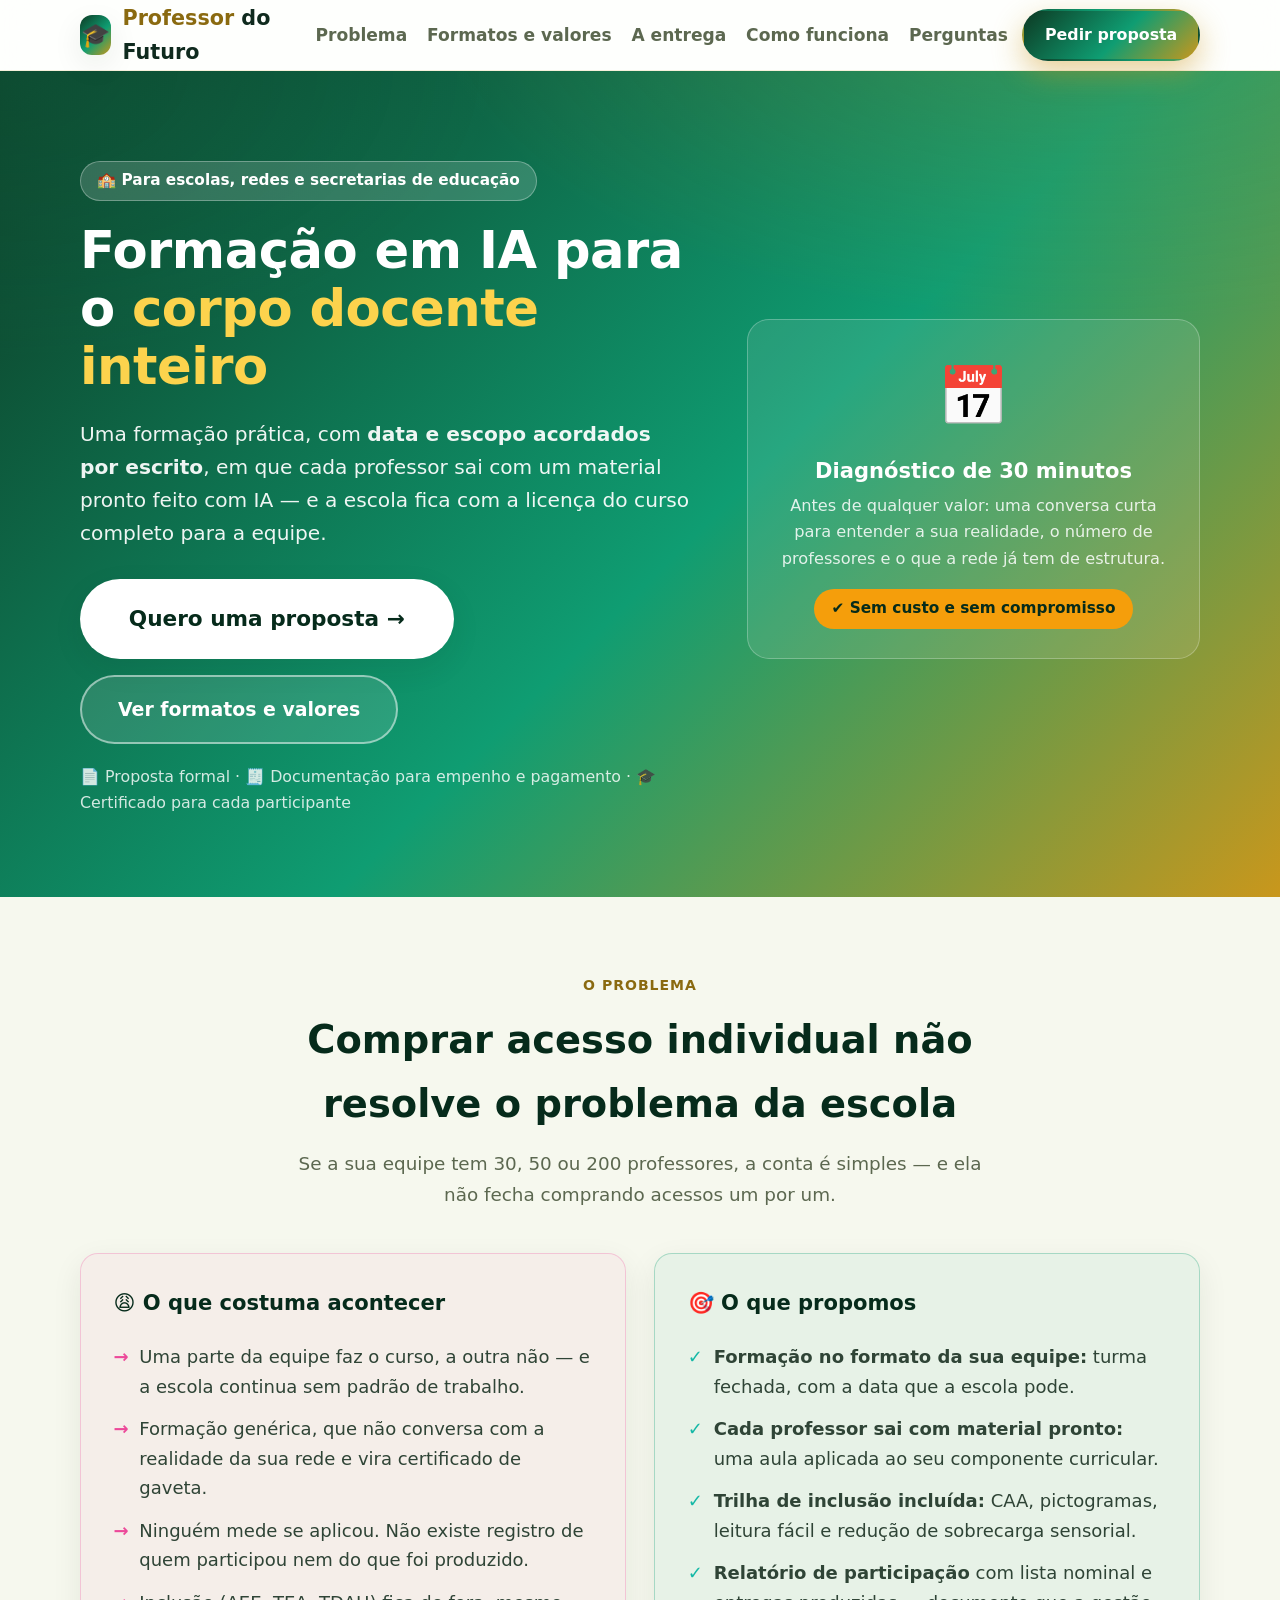
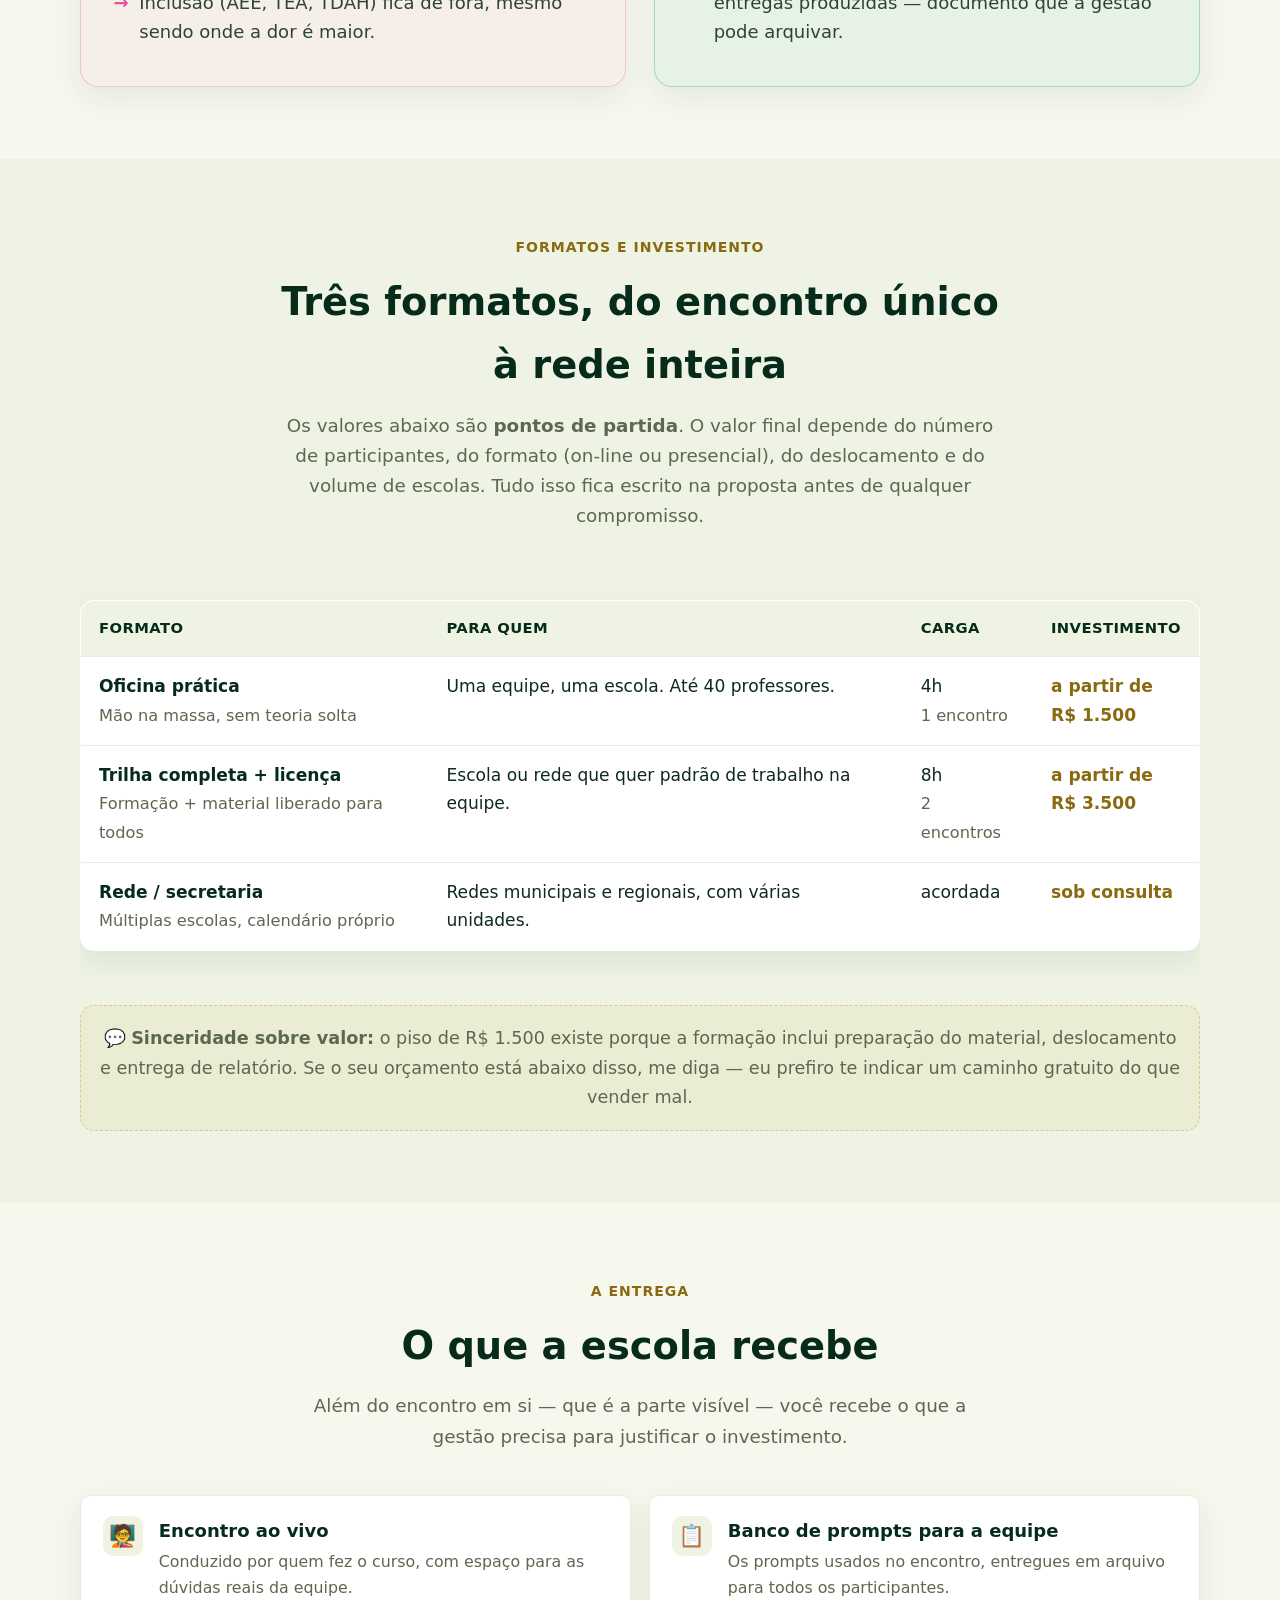
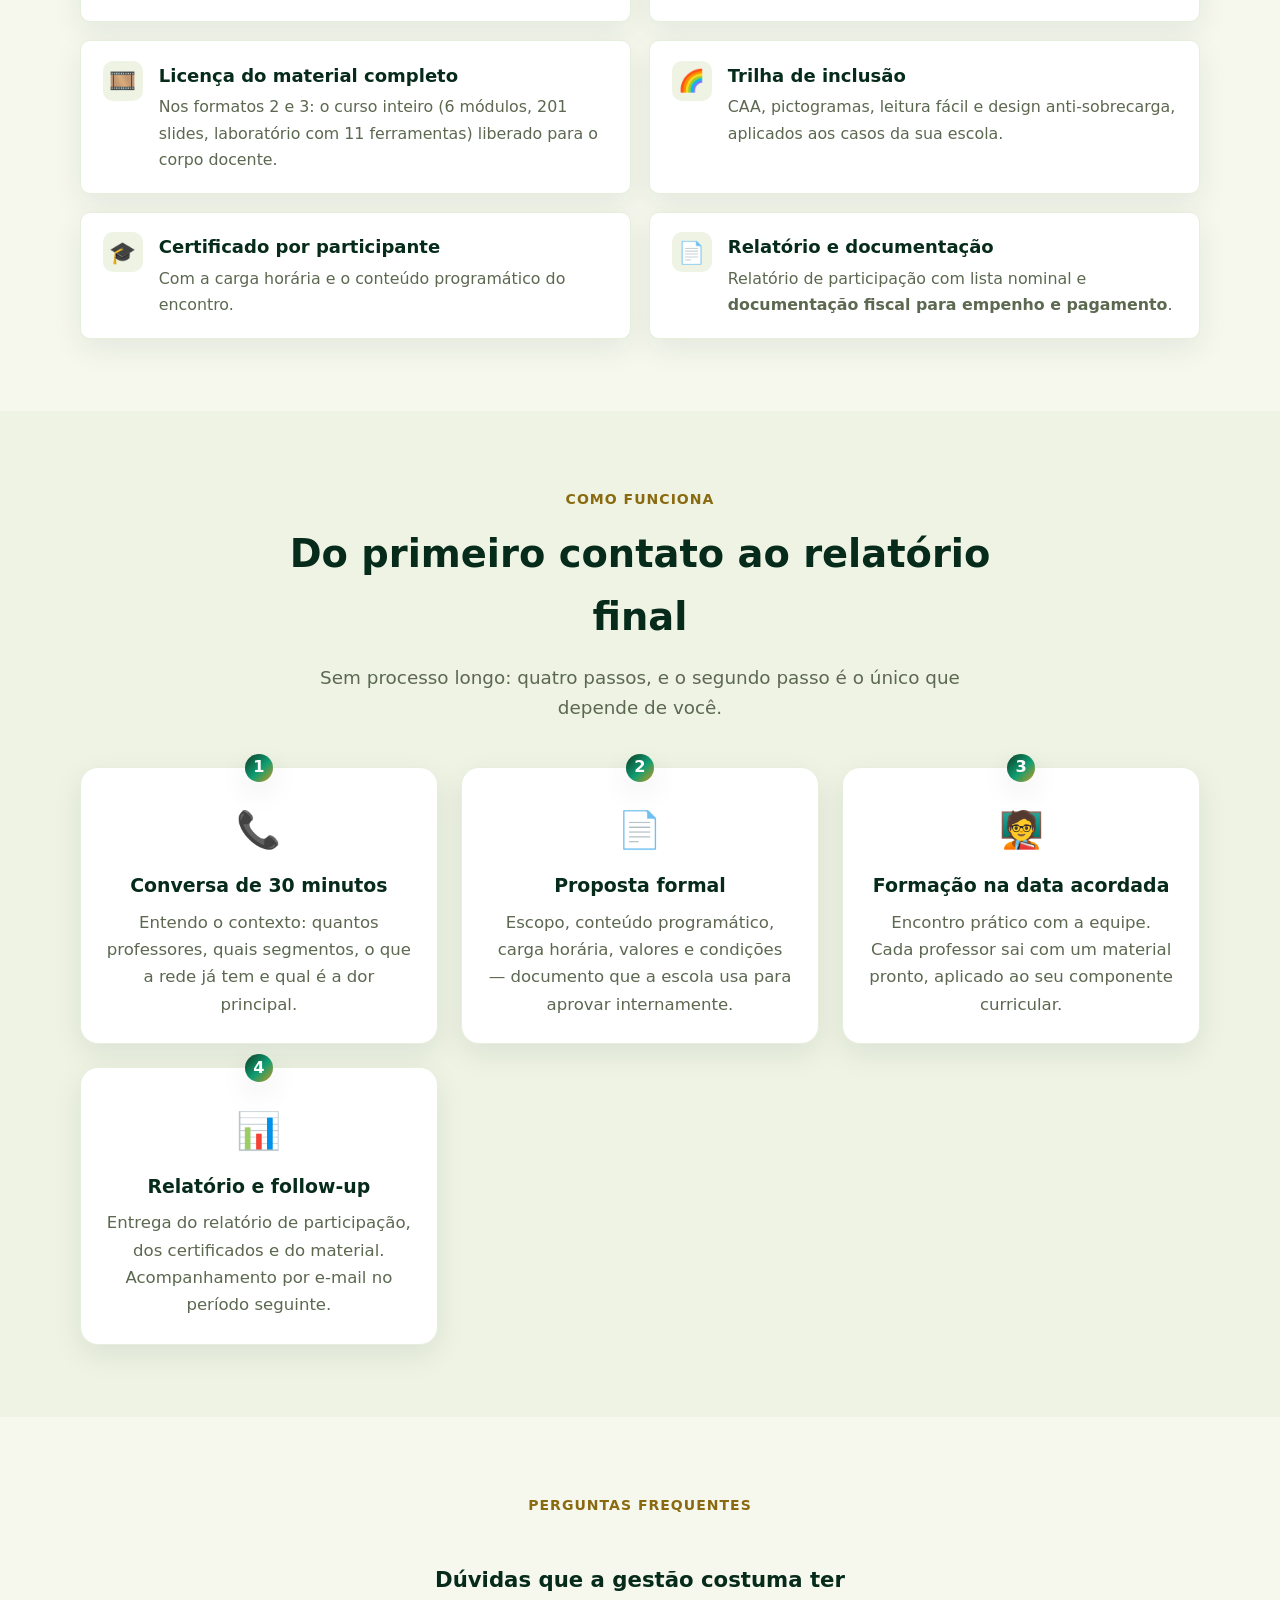
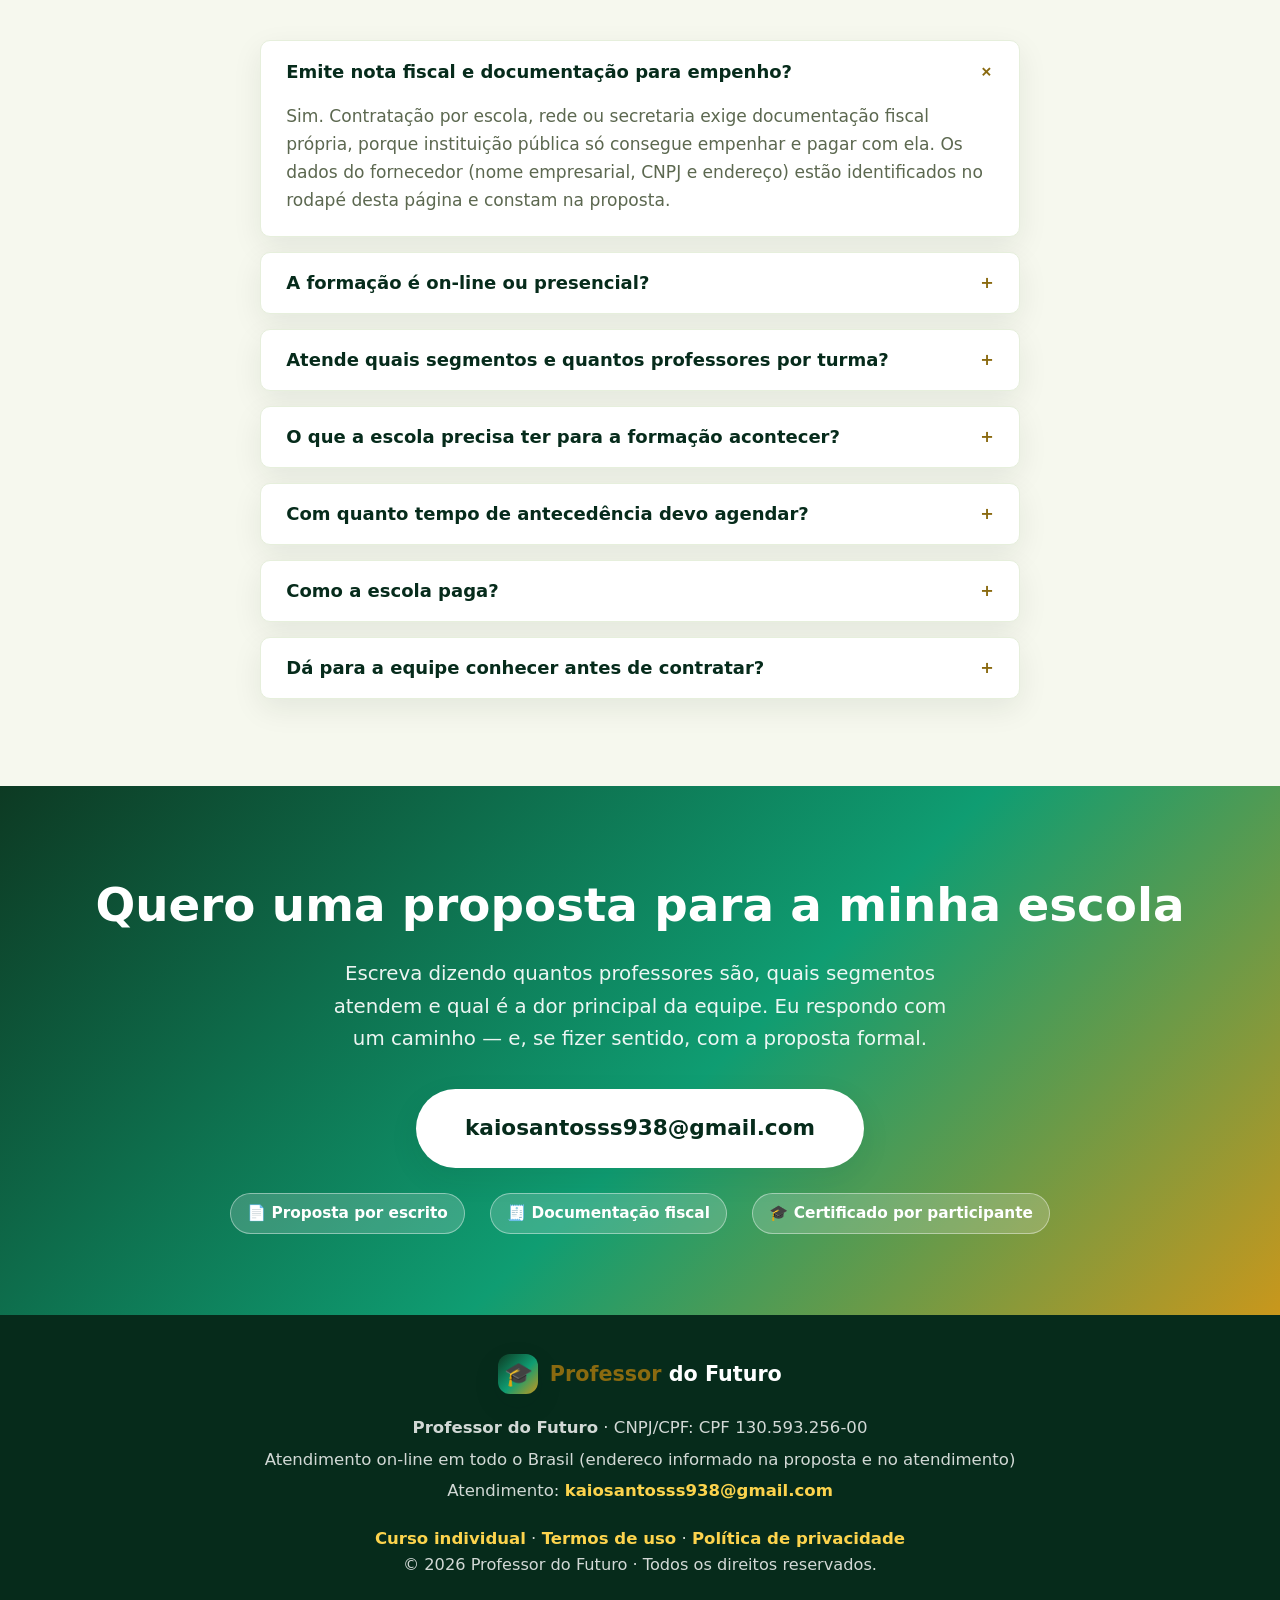
==== vendas/escolas.html @ b08ad3d5 "Add vendas folder for Vercel deployment - site files" ====
<!DOCTYPE html>
<html lang="pt-BR">
<head>
  <meta charset="UTF-8">
  <meta name="viewport" content="width=device-width, initial-scale=1.0">
  <title>Formação em IA para escolas, redes e secretarias — Professor do Futuro</title>
  <meta name="description" content="Formação prática em IA para o corpo docente: oficina de 4h, trilha completa e licença do material. Escopo, data e valores acordados por escrito. Para escolas, redes e secretarias de educação.">
  <meta name="keywords" content="formação de professores, IA na educação, formação continuada, secretaria de educação, formação para escolas, BNCC, inclusão, AEE">
  <meta name="robots" content="index, follow">
  <link rel="canonical" href="https://professor-do-futuro-vendas.vercel.app/escolas.html">
  <meta property="og:type" content="website">
  <meta property="og:url" content="https://professor-do-futuro-vendas.vercel.app/escolas.html">
  <meta property="og:title" content="Formação em IA para o corpo docente — Professor do Futuro">
  <meta property="og:description" content="Oficina prática de 4h, trilha completa e licença do material para a sua equipe. Proposta formal com escopo e carga horária.">
  <meta property="og:locale" content="pt_BR">
  <link rel="icon" href="data:image/svg+xml,<svg xmlns=%22http://www.w3.org/2000/svg%22 viewBox=%220 0 100 100%22><text y=%22.9em%22 font-size=%2290%22>🎓</text></svg>">
  <link rel="stylesheet" href="css/style.css">
</head>
<body>

  <header class="nav">
    <div class="container">
      <a href="index.html" class="logo"><span class="logo-ic">🎓</span><span><em>Professor</em> do Futuro</span></a>
      <nav class="nav-links" id="navLinks">
        <a href="#problema">Problema</a>
        <a href="#formatos">Formatos e valores</a>
        <a href="#entrega">A entrega</a>
        <a href="#processo">Como funciona</a>
        <a href="#faq">Perguntas</a>
      </nav>
      <div class="top-actions">
        <a href="#contato" class="btn btn-primary" data-track="cta_nav_escolas">Pedir proposta</a>
        <button class="burger" id="burger" aria-label="Abrir menu"><span></span><span></span><span></span></button>
      </div>
    </div>
  </header>

  <section class="hero">
    <div class="container">
      <div class="hero-text">
        <span class="hero-badge">🏫 Para escolas, redes e secretarias de educação</span>
        <h1>Formação em IA para o <span>corpo docente inteiro</span></h1>
        <p class="lead">Uma formação prática, com <b>data e escopo acordados por escrito</b>, em que cada professor sai com um material pronto feito com IA — e a escola fica com a licença do curso completo para a equipe.</p>
        <div class="hero-cta">
          <a href="#contato" class="btn btn-light btn-lg" data-track="cta_hero_escolas_principal">Quero uma proposta →</a>
          <a href="#formatos" class="btn btn-outline" data-track="cta_hero_escolas_formatos" style="background:rgba(255,255,255,.12);color:#fff;border-color:rgba(255,255,255,.5)">Ver formatos e valores</a>
        </div>
        <div class="hero-note">📄 Proposta formal · 🧾 Documentação para empenho e pagamento · 🎓 Certificado para cada participante</div>
      </div>
      <div class="hero-visual">
        <div class="cert-card">
          <div class="cc-ic">📅</div>
          <h3>Diagnóstico de 30 minutos</h3>
          <p>Antes de qualquer valor: uma conversa curta para entender a sua realidade, o número de professores e o que a rede já tem de estrutura.</p>
          <span class="cc-tag">✔ Sem custo e sem compromisso</span>
        </div>
      </div>
    </div>
  </section>

  <section class="section" id="problema">
    <div class="container">
      <div class="section-head">
        <span class="eyebrow">O problema</span>
        <h2>Comprar acesso individual não resolve o problema da escola</h2>
        <p>Se a sua equipe tem 30, 50 ou 200 professores, a conta é simples — e ela não fecha comprando acessos um por um.</p>
      </div>
      <div class="duo">
        <div class="duo-card problem">
          <h3>😩 O que costuma acontecer</h3>
          <ul>
            <li><span class="b">→</span><span>Uma parte da equipe faz o curso, a outra não — e a escola continua sem padrão de trabalho.</span></li>
            <li><span class="b">→</span><span>Formação genérica, que não conversa com a realidade da sua rede e vira certificado de gaveta.</span></li>
            <li><span class="b">→</span><span>Ninguém mede se aplicou. Não existe registro de quem participou nem do que foi produzido.</span></li>
            <li><span class="b">→</span><span>Inclusão (AEE, TEA, TDAH) fica de fora, mesmo sendo onde a dor é maior.</span></li>
          </ul>
        </div>
        <div class="duo-card solution">
          <h3>🎯 O que propomos</h3>
          <ul>
            <li><span class="b">✓</span><span><b>Formação no formato da sua equipe:</b> turma fechada, com a data que a escola pode.</span></li>
            <li><span class="b">✓</span><span><b>Cada professor sai com material pronto:</b> uma aula aplicada ao seu componente curricular.</span></li>
            <li><span class="b">✓</span><span><b>Trilha de inclusão incluída:</b> CAA, pictogramas, leitura fácil e redução de sobrecarga sensorial.</span></li>
            <li><span class="b">✓</span><span><b>Relatório de participação</b> com lista nominal e entregas produzidas — documento que a gestão pode arquivar.</span></li>
          </ul>
        </div>
      </div>
    </div>
  </section>

  <section class="section alt" id="formatos">
    <div class="container">
      <div class="section-head">
        <span class="eyebrow">Formatos e investimento</span>
        <h2>Três formatos, do encontro único à rede inteira</h2>
        <p>Os valores abaixo são <b>pontos de partida</b>. O valor final depende do número de participantes, do formato (on-line ou presencial), do deslocamento e do volume de escolas. Tudo isso fica escrito na proposta antes de qualquer compromisso.</p>
      </div>

      <div class="tabela-wrap">
      <table class="tabela">
        <thead>
          <tr>
            <th>Formato</th>
            <th>Para quem</th>
            <th>Carga</th>
            <th>Investimento</th>
          </tr>
        </thead>
        <tbody>
          <tr>
            <td><b>Oficina prática</b><br><span style="color:var(--text-muted);font-size:.9rem">Mão na massa, sem teoria solta</span></td>
            <td>Uma equipe, uma escola. Até 40 professores.</td>
            <td>4h<br><span style="color:var(--text-muted);font-size:.9rem">1 encontro</span></td>
            <td class="valor">a partir de<br>R$ 1.500</td>
          </tr>
          <tr>
            <td><b>Trilha completa + licença</b><br><span style="color:var(--text-muted);font-size:.9rem">Formação + material liberado para todos</span></td>
            <td>Escola ou rede que quer padrão de trabalho na equipe.</td>
            <td>8h<br><span style="color:var(--text-muted);font-size:.9rem">2 encontros</span></td>
            <td class="valor">a partir de<br>R$ 3.500</td>
          </tr>
          <tr>
            <td><b>Rede / secretaria</b><br><span style="color:var(--text-muted);font-size:.9rem">Múltiplas escolas, calendário próprio</span></td>
            <td>Redes municipais e regionais, com várias unidades.</td>
            <td>acordada</td>
            <td class="valor">sob consulta</td>
          </tr>
        </tbody>
      </table>
      </div>

      <p class="tools-note">💬 <b>Sinceridade sobre valor:</b> o piso de R$ 1.500 existe porque a formação inclui preparação do material, deslocamento e entrega de relatório. Se o seu orçamento está abaixo disso, me diga — eu prefiro te indicar um caminho gratuito do que vender mal.</p>
    </div>
  </section>

  <section class="section" id="entrega">
    <div class="container">
      <div class="section-head">
        <span class="eyebrow">A entrega</span>
        <h2>O que a escola recebe</h2>
        <p>Além do encontro em si — que é a parte visível — você recebe o que a gestão precisa para justificar o investimento.</p>
      </div>
      <div class="include-grid">
        <div class="include-item">
          <div class="ii">🧑‍🏫</div>
          <div><h4>Encontro ao vivo</h4><p>Conduzido por quem fez o curso, com espaço para as dúvidas reais da equipe.</p></div>
        </div>
        <div class="include-item">
          <div class="ii">📋</div>
          <div><h4>Banco de prompts para a equipe</h4><p>Os prompts usados no encontro, entregues em arquivo para todos os participantes.</p></div>
        </div>
        <div class="include-item">
          <div class="ii">🎞️</div>
          <div><h4>Licença do material completo</h4><p>Nos formatos 2 e 3: o curso inteiro (6 módulos, 201 slides, laboratório com 11 ferramentas) liberado para o corpo docente.</p></div>
        </div>
        <div class="include-item">
          <div class="ii">🌈</div>
          <div><h4>Trilha de inclusão</h4><p>CAA, pictogramas, leitura fácil e design anti-sobrecarga, aplicados aos casos da sua escola.</p></div>
        </div>
        <div class="include-item">
          <div class="ii">🎓</div>
          <div><h4>Certificado por participante</h4><p>Com a carga horária e o conteúdo programático do encontro.</p></div>
        </div>
        <div class="include-item">
          <div class="ii">📄</div>
          <div><h4>Relatório e documentação</h4><p>Relatório de participação com lista nominal e <b>documentação fiscal para empenho e pagamento</b>.</p></div>
        </div>
      </div>
    </div>
  </section>

  <section class="section alt" id="processo">
    <div class="container">
      <div class="section-head">
        <span class="eyebrow">Como funciona</span>
        <h2>Do primeiro contato ao relatório final</h2>
        <p>Sem processo longo: quatro passos, e o segundo passo é o único que depende de você.</p>
      </div>
      <div class="steps">
        <div class="step">
          <div class="step-n">1</div>
          <div class="step-ic">📞</div>
          <h3>Conversa de 30 minutos</h3>
          <p>Entendo o contexto: quantos professores, quais segmentos, o que a rede já tem e qual é a dor principal.</p>
        </div>
        <div class="step">
          <div class="step-n">2</div>
          <div class="step-ic">📄</div>
          <h3>Proposta formal</h3>
          <p>Escopo, conteúdo programático, carga horária, valores e condições — documento que a escola usa para aprovar internamente.</p>
        </div>
        <div class="step">
          <div class="step-n">3</div>
          <div class="step-ic">🧑‍🏫</div>
          <h3>Formação na data acordada</h3>
          <p>Encontro prático com a equipe. Cada professor sai com um material pronto, aplicado ao seu componente curricular.</p>
        </div>
        <div class="step">
          <div class="step-n">4</div>
          <div class="step-ic">📊</div>
          <h3>Relatório e follow-up</h3>
          <p>Entrega do relatório de participação, dos certificados e do material. Acompanhamento por e-mail no período seguinte.</p>
        </div>
      </div>
    </div>
  </section>

  <section class="section" id="faq">
    <div class="container legal">
      <div class="section-head">
        <span class="eyebrow">Perguntas frequentes</span>
        <h2>Dúvidas que a gestão costuma ter</h2>
      </div>
      <div class="faq-list">

        <div class="faq-item open">
          <button class="faq-q" type="button">Emite nota fiscal e documentação para empenho?<span class="ic">+</span></button>
          <div class="faq-a"><div class="inner">Sim. Contratação por escola, rede ou secretaria exige documentação fiscal própria, porque instituição pública só consegue empenhar e pagar com ela. Os dados do fornecedor (nome empresarial, CNPJ e endereço) estão identificados no rodapé desta página e constam na proposta.</div></div>
        </div>

        <div class="faq-item">
          <button class="faq-q" type="button">A formação é on-line ou presencial?<span class="ic">+</span></button>
          <div class="faq-a"><div class="inner">Depende do que funciona melhor para a sua equipe, e isso aparece no orçamento: <b>presencial</b> (com deslocamento previsto) ou <b>on-line ao vivo</b>, em plataforma da escola ou do fornecedor. Formação apenas gravada não entra nesta oferta.</div></div>
        </div>

        <div class="faq-item">
          <button class="faq-q" type="button">Atende quais segmentos e quantos professores por turma?<span class="ic">+</span></button>
          <div class="faq-a"><div class="inner">Da <b>Educação Infantil ao Ensino Médio</b>, incluindo equipes do <b>AEE</b> e professores de apoio. A oficina funciona bem com até <b>40 participantes</b>; acima disso, o formato é ajustado na proposta para que a parte prática continue funcionando.</div></div>
        </div>

        <div class="faq-item">
          <button class="faq-q" type="button">O que a escola precisa ter para a formação acontecer?<span class="ic">+</span></button>
          <div class="faq-a"><div class="inner">Muito pouco: um <b>espaço com projetor</b> (ou uma sala virtual) e acesso à internet. A formação foi desenhada para escolas com pouca estrutura — inclusive com o fluxo de preparar o material em casa e trabalhar offline depois.</div></div>
        </div>

        <div class="faq-item">
          <button class="faq-q" type="button">Com quanto tempo de antecedência devo agendar?<span class="ic">+</span></button>
          <div class="faq-a"><div class="inner">O ideal é de <b>duas a três semanas</b> entre a aprovação da proposta e o encontro, para reservar a data e preparar os materiais. Prazos menores são possíveis e ficam combinados por escrito.</div></div>
        </div>

        <div class="faq-item">
          <button class="faq-q" type="button">Como a escola paga?<span class="ic">+</span></button>
          <div class="faq-a"><div class="inner">Conforme as condições da proposta: transferência, boleto ou o meio de pagamento que a instituição utiliza. Formato e prazos de faturamento ficam definidos por escrito antes do encontro.</div></div>
        </div>

        <div class="faq-item">
          <button class="faq-q" type="button">Dá para a equipe conhecer antes de contratar?<span class="ic">+</span></button>
          <div class="faq-a"><div class="inner">Dá. Além da conversa de diagnóstico de 30 minutos — que existe justamente para isso — a apresentação do conteúdo é <b>aberta e navegável</b>: veja a <a href="index.html" style="color:var(--violet-600);font-weight:700">página do curso</a> com a equipe e assista aos slides antes de decidir.</div></div>
        </div>

      </div>
    </div>
  </section>

  <section class="final-cta" id="contato">
    <div class="container">
      <h2>Quero uma proposta para a minha escola</h2>
      <p>Escreva dizendo quantos professores são, quais segmentos atendem e qual é a dor principal da equipe. Eu respondo com um caminho — e, se fizer sentido, com a proposta formal.</p>
      <div class="cta-actions">
        <a href="#" class="btn btn-light btn-lg" data-seller="email" data-track="cta_escolas_email">—</a>
        <a href="#" class="btn btn-ghost btn-lg" data-whatsapp="Olá! Represento uma escola/rede e quero uma proposta de formação em IA para a nossa equipe." data-track="cta_escolas_whatsapp" hidden>Falar no WhatsApp</a>
      </div>
      <div class="secure-badges" style="margin-top:1.4rem">
        <span>📄 Proposta por escrito</span>
        <span>🧾 Documentação fiscal</span>
        <span>🎓 Certificado por participante</span>
      </div>
    </div>
  </section>

  <footer class="footer">
    <div class="container">
      <div class="logo"><span class="logo-ic">🎓</span><span><em>Professor</em> do Futuro</span></div>

      <!-- Identificação do fornecedor: montada pelo js/seller.js mostrando
           apenas os campos preenchidos em js/config.js (seller). -->
      <p class="meta" data-seller-block="identificacao" hidden></p>

      <p class="links">
        <a href="index.html">Curso individual</a> ·
        <a href="termos.html">Termos de uso</a> ·
        <a href="privacidade.html">Política de privacidade</a>
      </p>

      <p>&copy; 2026 Professor do Futuro · Todos os direitos reservados.</p>
    </div>
  </footer>

  <div class="mobile-cta">
    <div class="mc-price"><b>Proposta</b><span> · sem custo</span></div>
    <a href="#contato" class="btn btn-primary" data-track="cta_mobile_escolas">Falar agora →</a>
  </div>

  <script src="js/config.js?v=3"></script>
  <script src="js/seller.js?v=1"></script>
  <script src="js/analytics.js?v=1"></script>
  <script>
    // Menu mobile + FAQ accordion
    (function () {
      var burger = document.getElementById('burger');
      var navLinks = document.getElementById('navLinks');
      if (burger && navLinks) {
        burger.addEventListener('click', function () {
          navLinks.classList.toggle('open');
          document.body.classList.toggle('menu-open');
        });
        navLinks.addEventListener('click', function (e) {
          if (e.target.tagName === 'A') {
            navLinks.classList.remove('open');
            document.body.classList.remove('menu-open');
          }
        });
      }
      document.querySelectorAll('.faq-q').forEach(function (btn) {
        btn.addEventListener('click', function () {
          var item = btn.closest('.faq-item');
          var isOpen = item.classList.contains('open');
          document.querySelectorAll('.faq-item.open').forEach(function (o) { o.classList.remove('open'); });
          if (!isOpen) item.classList.add('open');
        });
      });
    })();
  </script>
</body>
</html>
---- vendas/css/style.css ----
/* ============================================
   PROFESSOR DO FUTURO — SITE DE VENDAS
   Tema: Educação / Tecnologia / Inclusão
   Promoção de conversão — preço, CTA e prova social
   ============================================ */

:root {
  --indigo-900: #062b1b;
  --indigo-800: #0b7a5e;
  --indigo-700: #0f9d72;
  --violet-600: #8a6a10;
  --accent: #f59e0b;
  --accent-soft: #fcd34d;
  --pink: #ec4899;
  --teal: #14b8a6;
  --bg: #f6f8ee;
  --bg-soft: #eef3e4;
  --card: #ffffff;
  --border: #e6efdc;
  --text: #0f2a1e;
  --text-muted: #5c6850;
  --body: #2f4436;
  --white: #ffffff;
  --radius: 18px;
  --radius-sm: 10px;
  --shadow: 0 10px 30px rgba(6,43,27,0.08);
  --shadow-lg: 0 24px 60px rgba(6,43,27,0.16);
  --grad: linear-gradient(135deg,#0d3a23,#0f9d72 55%,#c9971c);
  --ff: 'Segoe UI', system-ui, -apple-system, 'Helvetica Neue', Arial, sans-serif;
  color-scheme: light;
}

html { scroll-behavior: smooth; font-size: 18px; }

* { margin: 0; padding: 0; box-sizing: border-box; }

/* O atributo hidden só esconde de verdade se nenhum CSS declarar display no
   elemento. Sem esta regra, classes como .btn (display: inline-flex) ignoram o
   hidden — era por isso que o botão de WhatsApp aparecia no ar mesmo sem
   número configurado, e clicando nele não acontecia nada. */
[hidden] { display: none !important; }

body {
  font-family: var(--ff);
  color: var(--text);
  background: var(--bg);
  line-height: 1.65;
  overflow-x: hidden;
}

img { max-width: 100%; display: block; }
a { text-decoration: none; color: inherit; }
ul { list-style: none; }

.container { width: min(1120px, 92%); margin: 0 auto; }

/* ---------- Botões ---------- */
.btn {
  display: inline-flex; align-items: center; gap: .5rem;
  padding: .95rem 2rem; border-radius: 999px;
  font-weight: 700; font-size: 1.05rem; cursor: pointer;
  border: 2px solid transparent; transition: .25s;
  justify-content: center;
}
.btn-primary { background: var(--grad); color: #fff; box-shadow: 0 12px 30px rgba(201,151,28,.45); }
.btn-primary:hover { transform: translateY(-3px); box-shadow: 0 18px 38px rgba(201,151,28,.55); }
.btn-outline { color: var(--violet-600); border-color: var(--violet-600); background: var(--card); }
.btn-outline:hover { background: var(--bg-soft); }
.btn-light { background: var(--card); color: var(--indigo-900); box-shadow: var(--shadow); }
.btn-light:hover { transform: translateY(-3px); }
.btn-lg { padding: 1.1rem 2.6rem; font-size: 1.2rem; }
.btn-block { width: 100%; }

/* ---------- Navbar ---------- */
.nav {
  position: sticky; top: 0; z-index: 100;
  background: rgba(255,255,255,.88);
  backdrop-filter: blur(14px);
  -webkit-backdrop-filter: blur(14px);
  border-bottom: 1px solid rgba(201,151,28,.15);
}
.nav .container { display: flex; align-items: center; justify-content: space-between; height: 70px; gap: .8rem; }
.logo { display: flex; align-items: center; gap: .65rem; font-weight: 800; font-size: 1.15rem; }
.logo .logo-ic {
  width: 40px; height: 40px; border-radius: 12px; background: var(--grad);
  display: grid; place-items: center; color: #fff; font-size: 1.3rem;
  box-shadow: var(--shadow);
}
.logo span em { color: var(--violet-600); font-style: normal; }
.nav-links { display: flex; gap: 1.1rem; align-items: center; flex-wrap: nowrap; }
.nav-links a { font-weight: 600; color: var(--text-muted); transition: .2s; white-space: nowrap; font-size: .95rem; }
.nav-links a:hover { color: var(--violet-600); }
.nav .btn { padding: .6rem 1.15rem; font-size: .88rem; white-space: nowrap; }
.burger { display: none; flex-direction: column; gap: 5px; cursor: pointer; background: none; border: none; }
.burger span { width: 26px; height: 3px; background: var(--text); border-radius: 3px; transition: .3s; }

/* ---------- Hero ---------- */
.hero {
  background:
    radial-gradient(1100px 560px at 85% -10%, rgba(201,151,28,.22), transparent 60%),
    radial-gradient(900px 520px at 0% 0%, rgba(15,157,114,.18), transparent 55%),
    var(--grad);
  color: #fff;
  position: relative;
}
.hero .container { display: grid; grid-template-columns: 1.15fr .85fr; gap: 3rem; align-items: center; padding: 5rem 0 4.5rem; }
.hero-badge {
  display: inline-flex; align-items: center; gap: .5rem;
  background: rgba(255,255,255,.16); border: 1px solid rgba(255,255,255,.3);
  padding: .35rem .9rem; border-radius: 999px; font-size: .85rem; font-weight: 600;
  margin-bottom: 1.2rem;
}
.hero h1 { font-size: clamp(1.9rem, 4vw, 3rem); font-weight: 800; line-height: 1.13; letter-spacing: -.5px; }
.hero h1 span { color: var(--accent-soft); }
.hero .lead { margin: 1.2rem 0 1.6rem; font-size: 1.12rem; color: rgba(255,255,255,.93); max-width: 34rem; }
.hero-cta { display: flex; gap: .9rem; flex-wrap: wrap; }
.hero-note { margin-top: 1.1rem; font-size: .88rem; color: rgba(255,255,255,.82); }
.hero-note strong { color: var(--accent-soft); }
.hero-chips { display: flex; flex-wrap: wrap; gap: .6rem; margin-top: 1.6rem; }
.hero-chip {
  display: inline-flex; align-items: center; gap: .45rem;
  background: rgba(255,255,255,.14); padding: .5rem .95rem; border-radius: 999px;
  font-size: .88rem; font-weight: 600;
}
.hero-bullets { list-style: none; margin: 1.5rem 0 0; padding: 0; display: grid; gap: .55rem; }
.hero-bullets li {
  display: flex; gap: .55rem; align-items: baseline;
  font-size: .95rem; font-weight: 600; color: rgba(255,255,255,.95);
}
.hero-bullets li::before { content: "✓"; color: var(--accent-soft); font-weight: 800; flex: none; }
.hero-bullets b { color: var(--accent-soft); }
.hero-stats { display: grid; grid-template-columns: repeat(4,1fr); gap: .8rem; margin-top: 2rem; }
.hero-stat {
  background: rgba(255,255,255,.1); border: 1px solid rgba(255,255,255,.2);
  border-radius: var(--radius-sm); padding: .9rem .7rem; text-align: center;
}
.hero-stat strong { display: block; font-size: 1.5rem; color: var(--accent-soft); }
.hero-stat span { font-size: .78rem; color: rgba(255,255,255,.85); }
.hero-visual { text-align: center; }
.cert-card {
  background: rgba(255,255,255,.1); border: 1px solid rgba(255,255,255,.25);
  border-radius: 22px; padding: 1.6rem; text-align: center;
}
.cert-card .cc-ic { font-size: 3.2rem; margin-bottom: .6rem; }
.cert-card h3 { color: #fff; margin-bottom: .2rem; }
.cert-card p { color: rgba(255,255,255,.85); font-size: .9rem; }
.cert-card .cc-tag {
  display: inline-flex; margin-top: .9rem; gap: .5rem; align-items: center;
  background: var(--accent); color: var(--indigo-900); font-weight: 800;
  padding: .4rem 1rem; border-radius: 999px; font-size: .85rem;
}

/* ---------- Section head ---------- */
.section { padding: 4rem 0; }
.section-head { text-align: center; max-width: 720px; margin: 0 auto 2.4rem; }
.eyebrow {
  display: inline-block; font-weight: 800; letter-spacing: 1px; text-transform: uppercase;
  font-size: .78rem; color: var(--violet-600); margin-bottom: .6rem;
}
.section-head h2 { font-size: clamp(1.6rem, 3vw, 2.2rem); color: var(--indigo-900); margin-bottom: .8rem; }
.section-head p { color: var(--text-muted); font-size: 1.02rem; }
.section.alt { background: var(--bg-soft); }

/* ---------- Problema / Solução ---------- */
.duo { display: grid; grid-template-columns: 1fr 1fr; gap: 1.6rem; align-items: stretch; }
.duo-card { border-radius: var(--radius); padding: 1.8rem; border: 1px solid var(--border); box-shadow: var(--shadow); }
.duo-card.problem { background: rgba(236,72,153,.05); border-color: rgba(236,72,153,.25); }
.duo-card.solution { background: rgba(15,157,114,.06); border-color: rgba(15,157,114,.3); }
.duo-card h3 { margin-bottom: .8rem; color: var(--indigo-900); }
.duo-card ul li { display: flex; gap: .6rem; align-items: flex-start; padding: .35rem 0; color: var(--body); }
.duo-card ul li .b { flex: none; font-weight: 800; }
.problem .b { color: var(--pink); }
.solution .b { color: var(--teal); }

/* ---------- Módulos ---------- */
.mod-grid { display: grid; grid-template-columns: repeat(3, 1fr); gap: 1.3rem; }
.mod-card {
  background: var(--card); border: 1px solid var(--border); border-radius: var(--radius);
  padding: 1.5rem; box-shadow: var(--shadow); transition: .25s;
}
.mod-card:hover { transform: translateY(-4px); box-shadow: var(--shadow-lg); }
.mod-icon {
  width: 52px; height: 52px; border-radius: 14px; display: grid; place-items: center;
  font-size: 1.5rem; background: var(--bg-soft); margin-bottom: 1rem;
}
.mod-card h3 { font-size: 1.08rem; color: var(--indigo-900); margin-bottom: .5rem; }
.mod-card p { color: var(--text-muted); font-size: .94rem; }
/* ---------- O que está incluso ---------- */
.include-grid { display: grid; grid-template-columns: repeat(2, 1fr); gap: 1rem; }
.include-item {
  display: flex; gap: .9rem; align-items: flex-start; background: var(--card);
  border: 1px solid var(--border); border-radius: var(--radius-sm); padding: 1.1rem 1.2rem;
  box-shadow: var(--shadow);
}
.include-item .ii { flex: none; width: 40px; height: 40px; border-radius: 10px; display: grid; place-items: center; font-size: 1.2rem; background: var(--bg-soft); }
.include-item h4 { font-size: 1rem; color: var(--indigo-900); margin-bottom: .2rem; }
.include-item p { font-size: .88rem; color: var(--text-muted); }
.include-item .count { display: inline-flex; font-weight: 800; color: var(--violet-600); background: rgba(201,151,28,.12); padding: .15rem .6rem; border-radius: 999px; font-size: .78rem; margin-left: .4rem; }

/* ---------- Para quem é ---------- */
.who-grid { display: grid; grid-template-columns: repeat(2,1fr); gap: 1.2rem; }
.who-card { background: var(--card); border: 1px solid var(--border); border-radius: var(--radius); padding: 1.5rem; box-shadow: var(--shadow); }
.who-card h4 { color: var(--indigo-900); margin-bottom: .6rem; }
.who-card p { color: var(--text-muted); font-size: .95rem; }

/* ---------- Preço ---------- */
.pricing { text-align: center; }
.price-box {
  max-width: 640px; margin: 0 auto; background: var(--card);
  border: 2px solid var(--violet-600); border-radius: 26px; padding: 2.4rem 2rem;
  box-shadow: var(--shadow-lg); position: relative;
}
.price-flag {
  position: absolute; top: -16px; left: 50%; transform: translateX(-50%);
  background: var(--accent); color: var(--indigo-900); font-weight: 800;
  padding: .4rem 1.4rem; border-radius: 999px; font-size: .85rem;
  box-shadow: 0 8px 20px rgba(245,158,11,.5); white-space: nowrap;
}
.price-now { font-size: clamp(2.6rem,6vw,4rem); font-weight: 800; color: var(--indigo-900); line-height: 1; margin: .4rem 0 .2rem; }
.price-now small { font-size: .45em; color: var(--text-muted); font-weight: 600; }
.price-installments { color: var(--violet-600); font-weight: 700; font-size: 1.05rem; margin-bottom: .5rem; }
.price-includes { text-align: left; max-width: 400px; margin: 1.3rem auto 0; }
.price-includes li { display: flex; gap: .6rem; align-items: flex-start; padding: .3rem 0; font-size: .95rem; color: var(--body); }
.price-includes .b { color: var(--teal); flex: none; font-weight: 800; }
.mp-secure { margin-top: 1rem; display: flex; align-items: center; justify-content: center; gap: .9rem; flex-wrap: wrap; color: var(--text-muted); font-size: .8rem; }

/* ---------- Form ---------- */
.checkout-form { max-width: 400px; margin: 0 auto; text-align: left; }
.field { margin-bottom: 1rem; }
.field label { display: block; font-size: .8rem; font-weight: 700; text-transform: uppercase; letter-spacing: .4px; color: var(--text-muted); margin-bottom: .4rem; }
.field input {
  width: 100%; padding: .85rem 1.05rem; border-radius: 12px; border: 1px solid var(--border);
  background: var(--card); font-family: inherit; font-size: 1rem; color: var(--text); transition: .2s;
}
.field input:focus { outline: none; border-color: var(--violet-600); box-shadow: 0 0 0 3px rgba(201,151,28,.15); }
.form-note { text-align: center; font-size: .8rem; color: var(--text-muted); margin-top: .7rem; }
.field-error { font-size: .8rem; color: #dc2626; margin-top: .3rem; display: none; }
.field.invalid .field-error { display: block; }
.field.invalid input { border-color: #dc2626; }

/* ---------- FAQ ---------- */
.faq-list { max-width: 760px; margin: 0 auto; }
.faq-item { background: var(--card); border: 1px solid var(--border); border-radius: var(--radius-sm); margin-bottom: .8rem; box-shadow: var(--shadow); overflow: hidden; }
.faq-q { width: 100%; text-align: left; background: none; border: none; padding: 1.1rem 1.4rem; font-size: 1rem; font-weight: 700; color: var(--indigo-900); cursor: pointer; display: flex; justify-content: space-between; align-items: center; gap: 1rem; font-family: inherit; }
.faq-q .ic { transition: transform .25s; font-size: .9rem; color: var(--violet-600); }
.faq-item.open .faq-q .ic { transform: rotate(45deg); }
.faq-a { max-height: 0; overflow: hidden; transition: max-height .3s ease; }
.faq-item.open .faq-a { max-height: 500px; }
.faq-a .inner { padding: 0 1.4rem 1.2rem; color: var(--text-muted); font-size: .95rem; }

/* ---------- CTA final ---------- */
.final-cta {
  background: var(--grad); color: #fff; text-align: center; padding: 4.5rem 0; position: relative;
  overflow: hidden;
}
.final-cta h2 { font-size: clamp(1.7rem,4vw,2.6rem); margin-bottom: .8rem; }
.final-cta p { color: rgba(255,255,255,.92); font-size: 1.1rem; max-width: 620px; margin: 0 auto 1.8rem; }

/* Selos sobre o gradiente: usavam --text-muted (verde acinzentado) e ficavam
   quase invisíveis por cima do verde/dourado. Agora são pastilhas brancas. */
.final-cta .secure-badges { color: #fff; }
.final-cta .secure-badges span {
  background: rgba(255,255,255,.18); border: 1px solid rgba(255,255,255,.42);
  padding: .38rem .9rem; border-radius: 999px; font-weight: 700; font-size: .85rem;
}

/* Dupla de botões do CTA (e-mail + WhatsApp): antes quebrava uma linha embaixo
   da outra sem alinhamento. */
.cta-actions { display: flex; gap: .8rem; justify-content: center; align-items: center; flex-wrap: wrap; margin: 1.4rem 0 .6rem; }
.final-cta .btn-ghost { background: rgba(255,255,255,.16); color: #fff; border-color: rgba(255,255,255,.65); }
.final-cta .btn-ghost:hover { background: rgba(255,255,255,.28); transform: translateY(-3px); }

/* ---------- Footer ----------
   O rodapé é escuro (#062b1b). Texto em --text-muted ficava invisível ali:
   todos os textos do rodapé usam branco com opacidade alta. */
.footer { background: var(--indigo-900); color: rgba(255,255,255,.82); padding: 2.2rem 0; text-align: center; }
.footer .logo { justify-content: center; color: #fff; margin-bottom: .8rem; }
.footer p { font-size: .9rem; color: rgba(255,255,255,.82); }
.footer a { color: var(--accent-soft); font-weight: 700; }
.footer a:hover { text-decoration: underline; }
.footer .meta { font-size: .92rem; line-height: 1.9; margin: 1rem 0; color: rgba(255,255,255,.82); }
.footer .links { font-size: .92rem; margin-top: .8rem; color: rgba(255,255,255,.82); }
.footer .note { font-size: .86rem; color: rgba(255,255,255,.72); }

/* ---------- Pages resultado (obrigado/falha/pendente) ---------- */
.result-page { display: flex; flex-direction: column; min-height: 100vh; }
.result-wrap { flex: 1; display: grid; place-items: center; padding: 3rem 1rem; }
.result-card { max-width: 520px; text-align: center; background: var(--card); border-radius: 24px; padding: 2.6rem 2rem; box-shadow: var(--shadow-lg); border: 1px solid var(--border); }
.result-ic { font-size: 3.4rem; margin-bottom: .8rem; }
.result-card h1 { font-size: 1.7rem; color: var(--indigo-900); margin-bottom: .6rem; }
.result-card p { color: var(--text-muted); margin-bottom: 1.4rem; }
.result-card.ok { border-color: rgba(16,185,129,.5); }
.result-card.warn { border-color: rgba(245,158,11,.5); }
.result-card.err { border-color: rgba(220,38,38,.4); }

/* ---------- Selos / misc ---------- */
.secure-badges { display: flex; justify-content: center; gap: 1.4rem; flex-wrap: wrap; margin-top: 1.6rem; color: var(--body); font-size: .85rem; }
.secure-badges span { display: inline-flex; align-items: center; gap: .4rem; }
.loading-spinner { display: inline-block; width: 18px; height: 18px; border: 2px solid rgba(255,255,255,.4); border-top-color: #fff; border-radius: 50%; animation: spin .8s linear infinite; vertical-align: middle; margin-right: .4rem; }
@keyframes spin { to { transform: rotate(360deg); } }
.btn[disabled] { opacity: .7; cursor: wait; }

/* ---------- Barra de urgência ---------- */
.urg-bar {
  background: var(--accent); color: var(--indigo-900); text-align: center;
  font-weight: 700; font-size: .92rem; padding: .6rem 1rem;
}
.urg-bar b { text-decoration: underline; text-underline-offset: 2px; }

/* ---------- Passos (como funciona) ---------- */
.steps { display: grid; grid-template-columns: repeat(3, 1fr); gap: 1.3rem; }
.step {
  position: relative; background: var(--card); border: 1px solid var(--border);
  border-radius: var(--radius); padding: 1.8rem 1.4rem 1.4rem; text-align: center;
  box-shadow: var(--shadow);
}
.step-n {
  position: absolute; top: -14px; left: 50%; transform: translateX(-50%);
  width: 28px; height: 28px; border-radius: 50%; background: var(--grad);
  color: #fff; font-weight: 800; display: grid; place-items: center; font-size: .9rem;
  box-shadow: var(--shadow);
}
.step-ic { font-size: 2rem; margin-bottom: .6rem; }
.step h3 { font-size: 1.05rem; color: var(--indigo-900); margin-bottom: .4rem; }
.step p { color: var(--text-muted); font-size: .92rem; }

/* ---------- Ferramentas ---------- */
.tools-grid { display: grid; grid-template-columns: repeat(3, 1fr); gap: 1.2rem; }
.tool-card {
  display: flex; gap: .9rem; align-items: flex-start; background: var(--card);
  border: 1px solid var(--border); border-radius: var(--radius); padding: 1.3rem;
  box-shadow: var(--shadow); transition: .25s;
}
.tool-card:hover { transform: translateY(-3px); box-shadow: var(--shadow-lg); }
.tool-lo { flex: none; width: 52px; height: 52px; border-radius: 14px; background: var(--bg-soft); display: grid; place-items: center; font-size: 1.6rem; }
.tool-body h4 { font-size: 1.02rem; color: var(--indigo-900); margin-bottom: .35rem; display: flex; align-items: center; flex-wrap: wrap; gap: .4rem; }
.tool-body p { color: var(--text-muted); font-size: .9rem; }
.t-badge {
  display: inline-block; font-size: .68rem; font-weight: 800; color: #0f766e;
  background: rgba(20,184,166,.12); padding: .15rem .5rem; border-radius: 999px; text-transform: uppercase; letter-spacing: .3px;
}
.tools-note { margin-top: 1.6rem; text-align: center; color: var(--text-muted); font-size: .98rem; background: rgba(201,151,28,.08); border: 1px dashed rgba(201,151,28,.4); border-radius: 14px; padding: 1rem; }

/* ---------- CTA fixo no celular ---------- */
.mobile-cta {
  display: none; position: fixed; bottom: 0; left: 0; right: 0; z-index: 120;
  background: rgba(255,255,255,.96); backdrop-filter: blur(10px);
  border-top: 1px solid var(--border); padding: .6rem 1rem;
  align-items: center; justify-content: space-between; gap: .8rem;
  box-shadow: 0 -8px 24px rgba(6,43,27,.1);
}
.mc-price { display: flex; align-items: baseline; gap: .45rem; flex-wrap: wrap; }
.mc-price b { color: var(--indigo-900); font-size: 1.4rem; }
.mc-price span { color: var(--text-muted); font-size: .78rem; }

/* ---------- Top actions / menu ---------- */
.top-actions { display: flex; align-items: center; gap: .6rem; }
.top-actions .btn { margin: 0; }

/* ---------- Responsivo ---------- */
@media (max-width: 900px) {
  .steps, .tools-grid { grid-template-columns: repeat(2, 1fr); }
}
@media (max-width: 760px) {
  .tools-grid { grid-template-columns: 1fr; }
  .nav-links {
    display: none; position: fixed; top: 0; right: 0; bottom: 0; width: 78%; max-width: 320px;
    background: var(--card); flex-direction: column; align-items: flex-start; gap: .4rem;
    padding: 5rem 1.6rem 2rem; box-shadow: var(--shadow-lg); z-index: 200;
  }
  .nav-links.open { display: flex; }
  .nav-links a { padding: .8rem 0; font-size: 1.05rem; width: 100%; border-bottom: 1px solid var(--border); }
  .burger { display: flex; }
  .mobile-cta { display: flex; }
  body { padding-bottom: 70px; }
  .final-cta { padding-bottom: 4.5rem; }
}
@media (max-width: 560px) {
  .steps { grid-template-columns: 1fr; }
}
/* ---------- Responsivo ---------- */
@media (max-width: 900px) {
  .hero .container { grid-template-columns: 1fr; padding: 3.5rem 0 3rem; }
  .hero-visual { order: -1; }
  .mod-grid { grid-template-columns: repeat(2, 1fr); }
  .duo, .include-grid, .who-grid { grid-template-columns: 1fr; }
  .nav-links { display: none; }
  .burger { display: flex; }
}
@media (max-width: 560px) {
  .mod-grid { grid-template-columns: 1fr; }
  .hero-stats { grid-template-columns: repeat(2, 1fr); }
}

/* ---------- Páginas legais (termos / privacidade / B2B) ---------- */
.legal { max-width: 840px; margin: 0 auto; }
.legal h1 { font-size: clamp(1.7rem, 3.6vw, 2.4rem); margin-bottom: .4rem; color: var(--indigo-900); line-height: 1.15; }
.legal .updated { color: var(--text-muted); font-size: .88rem; margin-bottom: 1.6rem; }
.legal h2 { font-size: 1.18rem; color: var(--indigo-900); margin: 1.9rem 0 .5rem; }
.legal h3 { font-size: 1.02rem; color: var(--indigo-900); margin: 1.2rem 0 .3rem; }
.legal p, .legal li { color: var(--body); font-size: .98rem; }
.legal p { margin-bottom: .7rem; }
.legal ul { margin: 0 0 .9rem 1.15rem; }
.legal ul li { list-style: disc; margin-bottom: .3rem; }
.legal a { color: var(--violet-600); font-weight: 700; }
.legal .box { background: var(--card); border: 1px solid var(--border); border-radius: 14px; padding: 1rem 1.2rem; margin: 1rem 0; box-shadow: var(--shadow); }

/* ---------- Tabela de planos: rolagem horizontal no celular ----------

/* ---------- Ajuste do menu entre 901px e 1150px ----------
   Nessa faixa o menu ainda é horizontal (o painel mobile entra em 900px) e os
   cinco itens + botão ficam apertados no container de 1120px. Aqui só reduz o
   respiro — nunca deixa quebrar em duas linhas. */
@media (min-width: 901px) and (max-width: 1150px) {
  .nav-links { gap: .75rem; }
  .nav-links a { font-size: .88rem; }
  .nav .btn { padding: .55rem .9rem; font-size: .82rem; }
}

/* Tabela de planos (página B2B) */
.tabela { width: 100%; border-collapse: collapse; background: var(--card); border: 1px solid var(--border); border-radius: 14px; overflow: hidden; box-shadow: var(--shadow); margin: 1.4rem 0; }
.tabela th, .tabela td { padding: .85rem 1rem; text-align: left; font-size: .95rem; border-bottom: 1px solid var(--border); vertical-align: top; }
.tabela th { background: var(--bg-soft); color: var(--indigo-900); font-size: .82rem; text-transform: uppercase; letter-spacing: .4px; }
.tabela tr:last-child td { border-bottom: none; }
.tabela td b { color: var(--indigo-900); }
.tabela .valor { white-space: nowrap; font-weight: 800; color: var(--violet-600); }

/* ---------- Tabela de planos: rolagem horizontal no celular ----------
   Quatro colunas não cabem em 375px: sem isso a tabela se espremia e ficava
   ilegível justamente onde está a maior parte do tráfego. */
.tabela-wrap { overflow-x: auto; -webkit-overflow-scrolling: touch; }
@media (max-width: 760px) {
  .tabela { min-width: 640px; }
}

/* O e-mail é o texto do botão e pode ser longo: não pode estourar a tela */
.cta-actions .btn { max-width: 100%; overflow-wrap: anywhere; }

/* ---------- Galeria "por dentro do curso" (prints reais da plataforma) ----------
   Os prints têm alturas naturais diferentes; o alinhamento no topo evita
   cortes forçados nas imagens e mantém as legendas coladas à cada foto. */
.gallery { display: grid; grid-template-columns: repeat(3, 1fr); gap: 1.2rem; align-items: start; }
.gallery figure {
  margin: 0; background: var(--card); border: 1px solid var(--border);
  border-radius: var(--radius); overflow: hidden; box-shadow: var(--shadow);
}
.gallery img { width: 100%; height: auto; display: block; border-bottom: 1px solid var(--border); }
.gallery figcaption { padding: .95rem 1.1rem; font-size: .88rem; color: var(--text-muted); line-height: 1.5; }
.gallery figcaption b { display: block; color: var(--indigo-900); margin-bottom: .15rem; }

/* ---------- Cartão de garantia (junto ao preço) ----------
   Viver só dentro do FAQ escondia o principal redutor de risco da compra.
   Verde claro com borda sólida destaca sem brigar com o preço acima. */
.guarantee-card {
  max-width: 780px; margin: 2.2rem auto 0; display: flex; gap: 1.3rem; align-items: flex-start;
  background: linear-gradient(180deg,#f2fbf6,#e7f6ee); border: 2px solid var(--indigo-700);
  border-radius: 22px; padding: 1.7rem 1.8rem; box-shadow: var(--shadow);
  text-align: left; scroll-margin-top: 90px;
}
.guarantee-card .gc-ic { font-size: 2.4rem; line-height: 1; flex: none; }
.guarantee-card h3 { color: var(--indigo-900); font-size: 1.15rem; margin-bottom: .5rem; }
.guarantee-card p { color: var(--body); font-size: .95rem; margin-bottom: .55rem; }
.guarantee-card p:last-child { margin-bottom: 0; }
.guarantee-card .gc-note { font-size: .86rem; color: var(--text-muted); }
.guarantee-card a { color: var(--violet-600); font-weight: 700; text-decoration: underline; }

@media (max-width: 900px) {
  .gallery { grid-template-columns: 1fr; }
}
@media (max-width: 560px) {
  .guarantee-card { flex-direction: column; gap: .7rem; padding: 1.4rem 1.3rem; }
}

/* ---------- Celulares estreitos (≤560px) ----------
   Logo + botão "Comprar agora" + hambúrguer não cabem juntos em ~360px e
   estouravam a largura da página (overflow horizontal). Agora o logo trunca
   com reticências e o CTA do topo mantém uma linha só. */
@media (max-width: 560px) {
  .nav .container { gap: .5rem; }
  .logo { min-width: 0; flex: 1 1 auto; font-size: 1.02rem; }
  .logo > span:last-child { overflow: hidden; text-overflow: ellipsis; white-space: nowrap; }
  .top-actions { flex: none; }
  .top-actions .btn { white-space: nowrap; padding: .6rem 1rem; font-size: .9rem; }
}
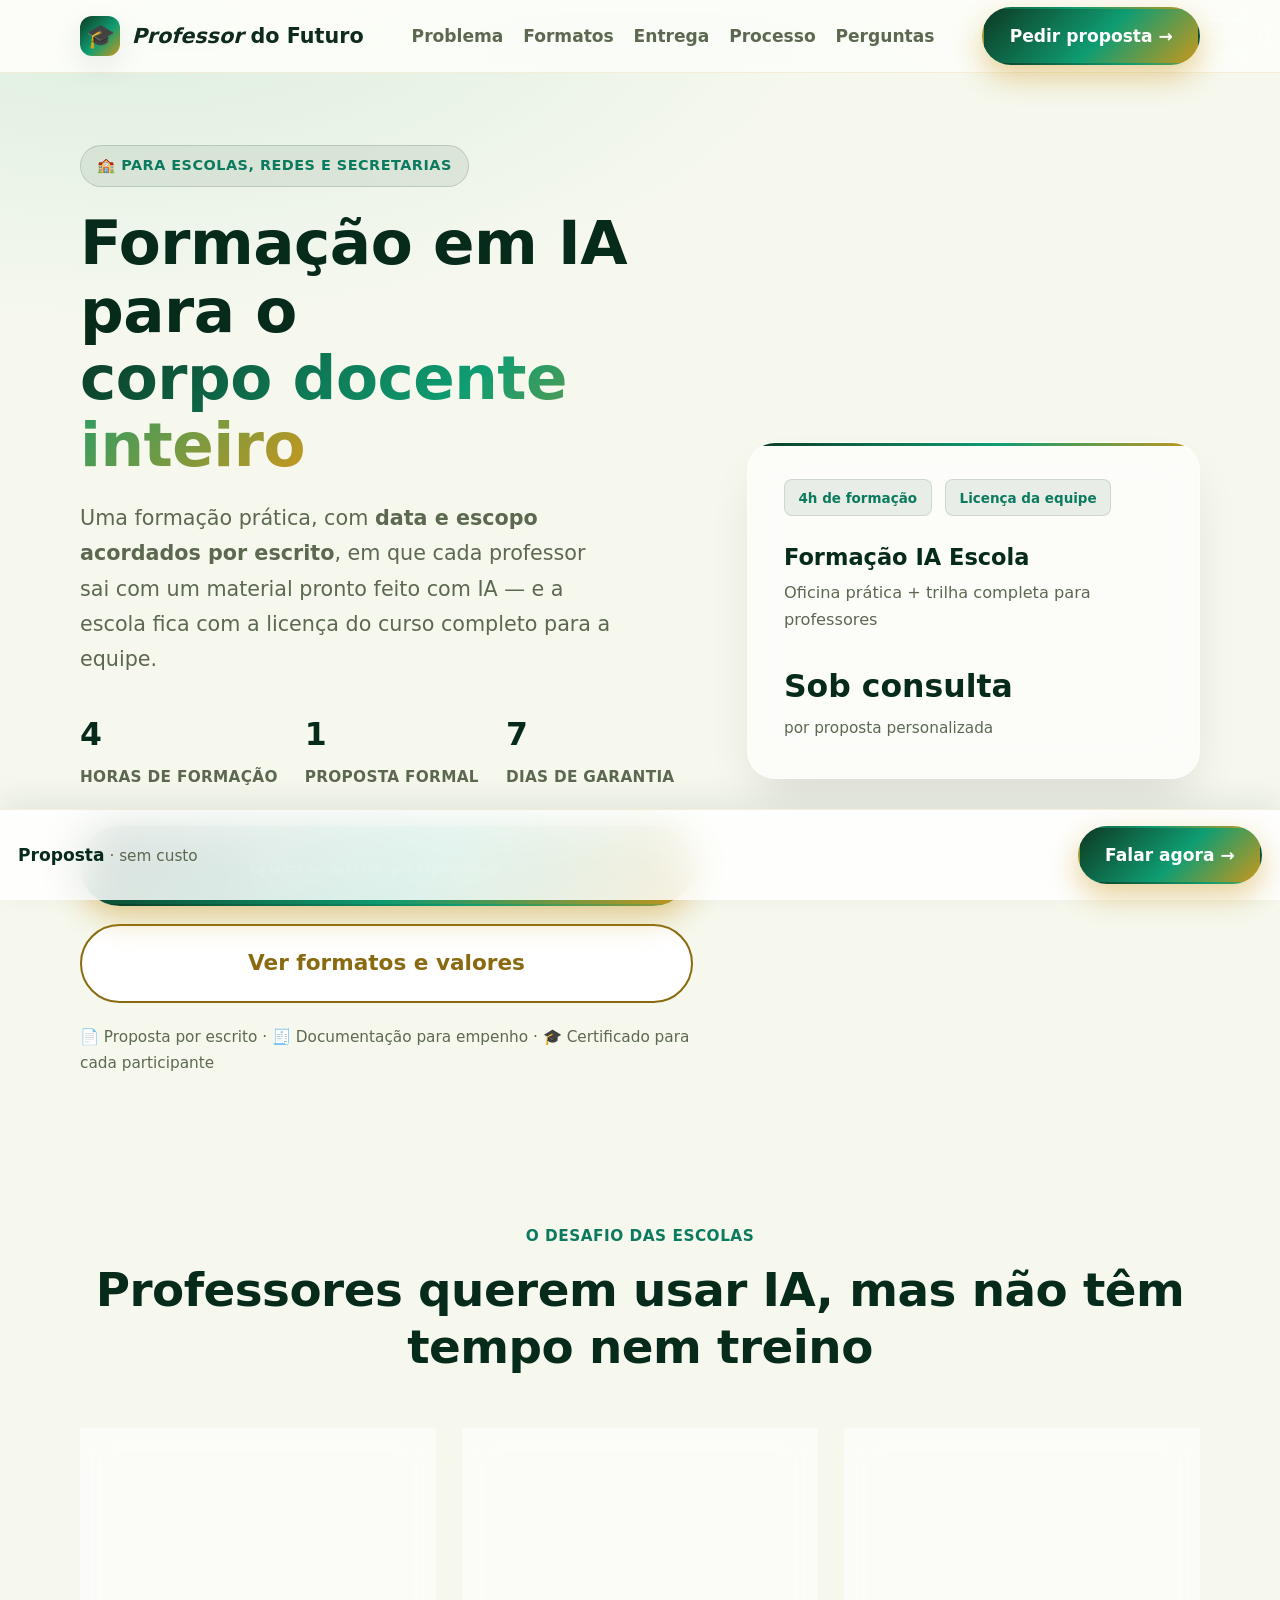
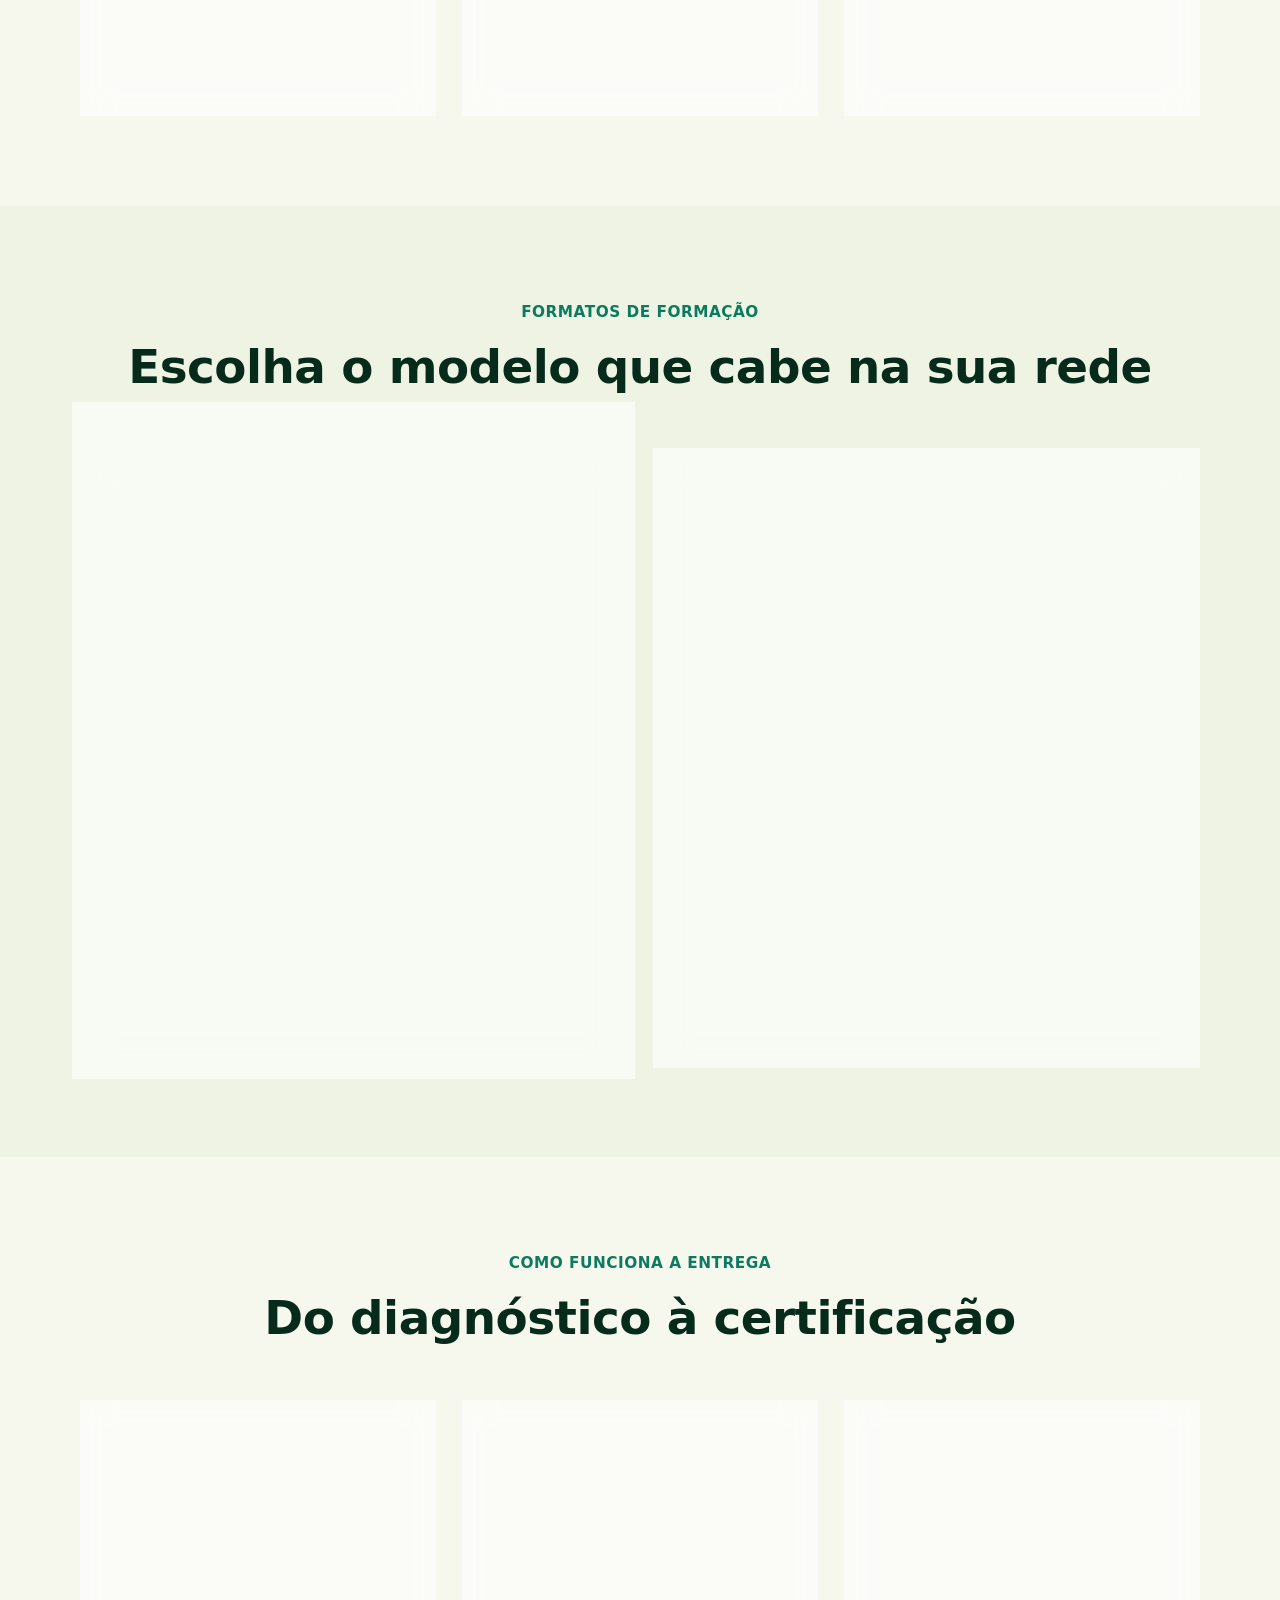
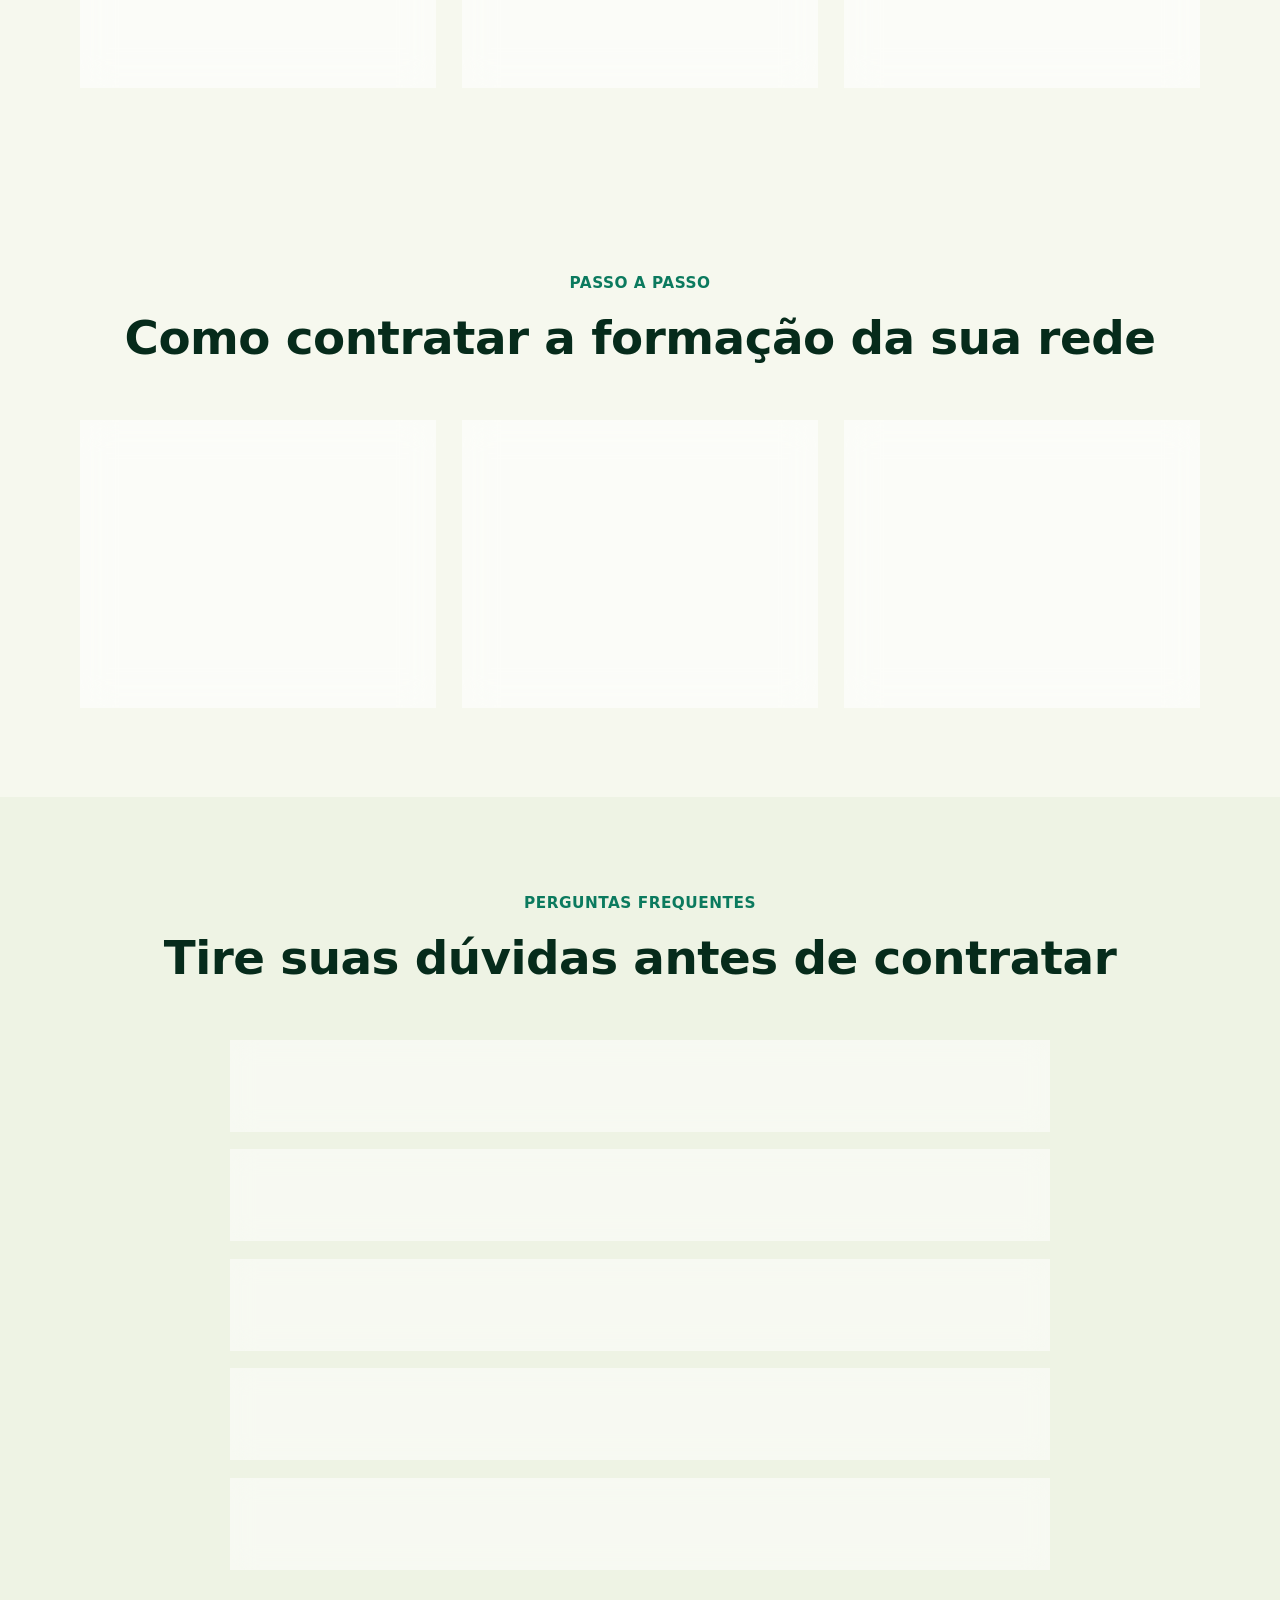
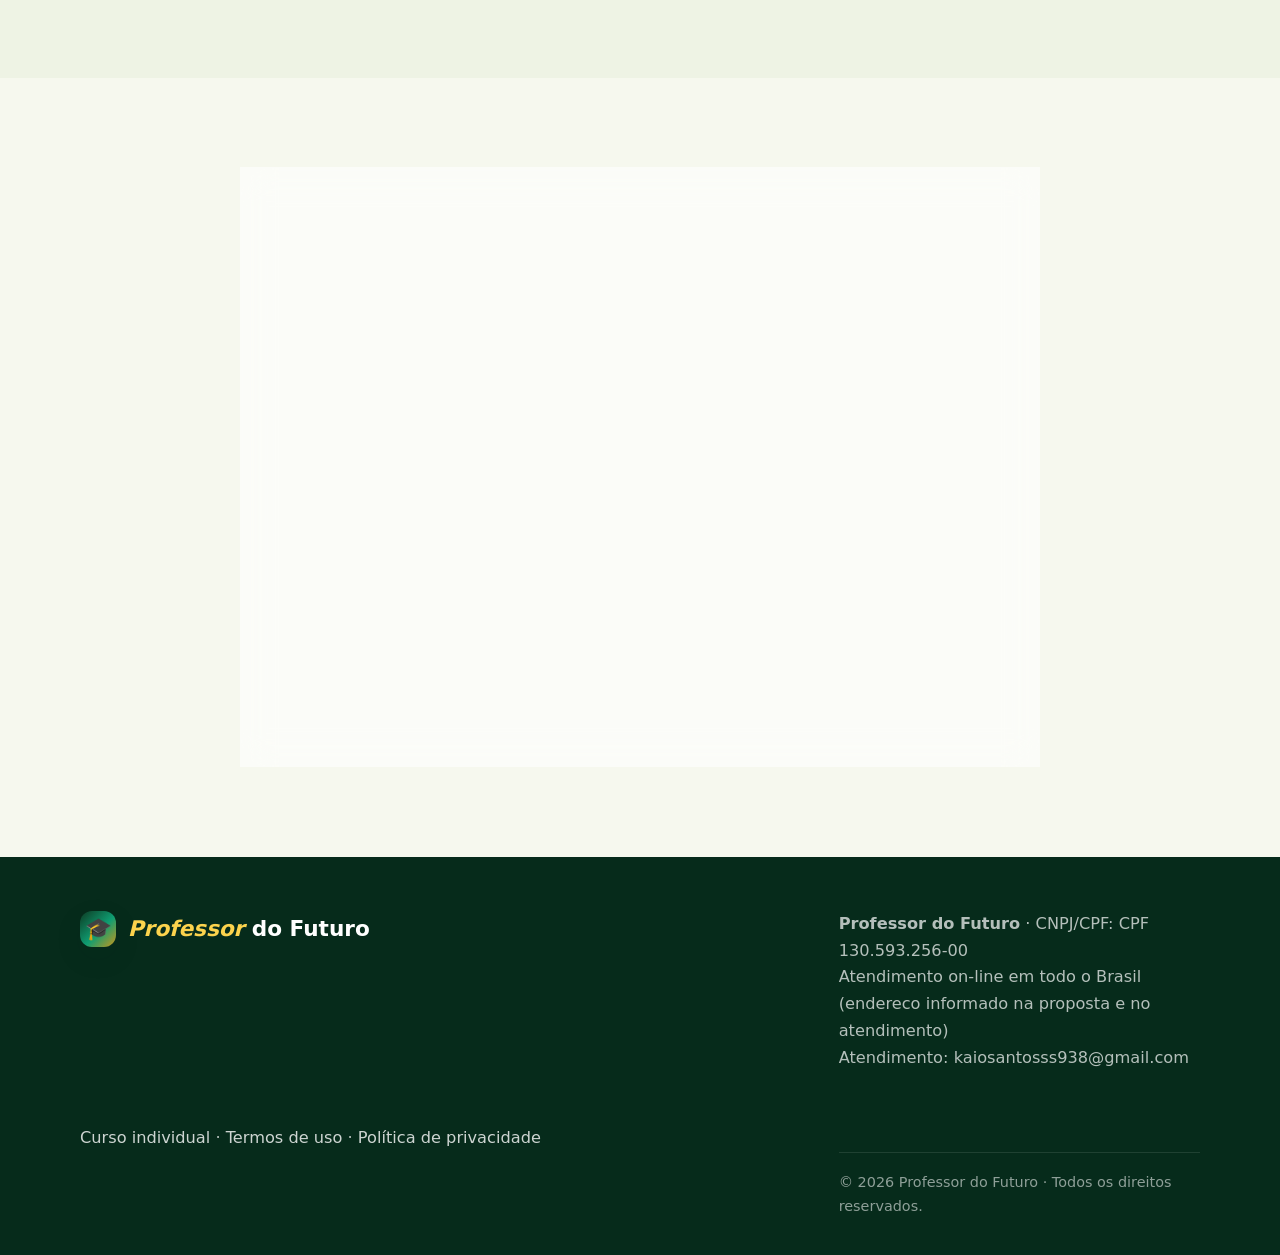
==== commit ba92cd81: "fix: escolas.html, termos.html e privacidade.html — redesign CRO com glassmorphism e paleta original" ====
--- a/vendas/escolas.html
+++ b/vendas/escolas.html
@@ -7,319 +7,290 @@
   <meta name="description" content="Formação prática em IA para o corpo docente: oficina de 4h, trilha completa e licença do material. Escopo, data e valores acordados por escrito. Para escolas, redes e secretarias de educação.">
   <meta name="keywords" content="formação de professores, IA na educação, formação continuada, secretaria de educação, formação para escolas, BNCC, inclusão, AEE">
   <meta name="robots" content="index, follow">
-  <link rel="canonical" href="https://professor-do-futuro-vendas.vercel.app/escolas.html">
+  <link rel="canonical" href="https://professordofuturovendas.vercel.app/escolas.html">
   <meta property="og:type" content="website">
-  <meta property="og:url" content="https://professor-do-futuro-vendas.vercel.app/escolas.html">
+  <meta property="og:url" content="https://professordofuturovendas.vercel.app/escolas.html">
   <meta property="og:title" content="Formação em IA para o corpo docente — Professor do Futuro">
   <meta property="og:description" content="Oficina prática de 4h, trilha completa e licença do material para a sua equipe. Proposta formal com escopo e carga horária.">
   <meta property="og:locale" content="pt_BR">
+  <meta property="og:image" content="https://professordofuturovendas.vercel.app/img/og.jpg">
+  <meta property="og:image:width" content="1024">
+  <meta property="og:image:height" content="1024">
+  <meta name="twitter:card" content="summary_large_image">
+  <meta name="twitter:title" content="Formação em IA para o corpo docente — Professor do Futuro">
+  <meta name="twitter:description" content="Oficina prática de 4h, trilha completa e licença do material para a sua equipe.">
+  <meta name="twitter:image" content="https://professordofuturovendas.vercel.app/img/og.jpg">
   <link rel="icon" href="data:image/svg+xml,<svg xmlns=%22http://www.w3.org/2000/svg%22 viewBox=%220 0 100 100%22><text y=%22.9em%22 font-size=%2290%22>🎓</text></svg>">
-  <link rel="stylesheet" href="css/style.css">
+  <link rel="stylesheet" href="css/style.css?v=4">
 </head>
 <body>
-
-  <header class="nav">
-    <div class="container">
-      <a href="index.html" class="logo"><span class="logo-ic">🎓</span><span><em>Professor</em> do Futuro</span></a>
-      <nav class="nav-links" id="navLinks">
-        <a href="#problema">Problema</a>
-        <a href="#formatos">Formatos e valores</a>
-        <a href="#entrega">A entrega</a>
-        <a href="#processo">Como funciona</a>
-        <a href="#faq">Perguntas</a>
-      </nav>
-      <div class="top-actions">
-        <a href="#contato" class="btn btn-primary" data-track="cta_nav_escolas">Pedir proposta</a>
+  <div class="bg-blob bg-blob-1"></div>
+  <div class="bg-blob bg-blob-2"></div>
+  <div class="bg-blob bg-blob-3"></div>
+
+  <nav class="nav" id="nav">
+    <div class="nav-container container">
+      <a href="index.html" class="nav-logo" data-track="cta_logo">
+        <span class="logo-ic">🎓</span>
+        <span class="logotext"><em>Professor</em> do Futuro</span>
+      </a>
+      <ul class="nav-links" id="navLinks">
+        <li><a href="#problema" data-track="nav_problema">Problema</a></li>
+        <li><a href="#formatos" data-track="nav_formatos">Formatos</a></li>
+        <li><a href="#entrega" data-track="nav_entrega">Entrega</a></li>
+        <li><a href="#processo" data-track="nav_processo">Processo</a></li>
+        <li><a href="#faq" data-track="nav_faq">Perguntas</a></li>
+      </ul>
+      <div class="nav-actions">
+        <a href="#contato" class="btn btn-primary nav-cta" data-track="cta_nav">Pedir proposta →</a>
         <button class="burger" id="burger" aria-label="Abrir menu"><span></span><span></span><span></span></button>
       </div>
     </div>
-  </header>
-
-  <section class="hero">
-    <div class="container">
-      <div class="hero-text">
-        <span class="hero-badge">🏫 Para escolas, redes e secretarias de educação</span>
-        <h1>Formação em IA para o <span>corpo docente inteiro</span></h1>
-        <p class="lead">Uma formação prática, com <b>data e escopo acordados por escrito</b>, em que cada professor sai com um material pronto feito com IA — e a escola fica com a licença do curso completo para a equipe.</p>
+  </nav>
+
+  <section class="hero" id="hero">
+    <div class="hero-grid container">
+      <div class="hero-content reveal">
+        <span class="hero-badge">🏫 Para escolas, redes e secretarias</span>
+        <h1 class="hero-title">
+          Formação em IA para o <br><span class="grad-text">corpo docente inteiro</span>
+        </h1>
+        <p class="hero-lead">
+          Uma formação prática, com <b>data e escopo acordados por escrito</b>, em que cada professor sai com um material pronto feito com IA — e a escola fica com a licença do curso completo para a equipe.
+        </p>
+        <div class="hero-stats">
+          <div class="stat reveal"><span class="stat-number count-up" data-target="4">0</span><span class="stat-label">horas de formação</span></div>
+          <div class="stat reveal" style="animation-delay: 100ms;"><span class="stat-number count-up" data-target="1">0</span><span class="stat-label">proposta formal</span></div>
+          <div class="stat reveal" style="animation-delay: 200ms;"><span class="stat-number count-up" data-target="7">0</span><span class="stat-label">dias de garantia</span></div>
+        </div>
         <div class="hero-cta">
-          <a href="#contato" class="btn btn-light btn-lg" data-track="cta_hero_escolas_principal">Quero uma proposta →</a>
-          <a href="#formatos" class="btn btn-outline" data-track="cta_hero_escolas_formatos" style="background:rgba(255,255,255,.12);color:#fff;border-color:rgba(255,255,255,.5)">Ver formatos e valores</a>
-        </div>
-        <div class="hero-note">📄 Proposta formal · 🧾 Documentação para empenho e pagamento · 🎓 Certificado para cada participante</div>
-      </div>
-      <div class="hero-visual">
-        <div class="cert-card">
-          <div class="cc-ic">📅</div>
-          <h3>Diagnóstico de 30 minutos</h3>
-          <p>Antes de qualquer valor: uma conversa curta para entender a sua realidade, o número de professores e o que a rede já tem de estrutura.</p>
-          <span class="cc-tag">✔ Sem custo e sem compromisso</span>
-        </div>
-      </div>
-    </div>
-  </section>
-
-  <section class="section" id="problema">
-    <div class="container">
-      <div class="section-head">
-        <span class="eyebrow">O problema</span>
-        <h2>Comprar acesso individual não resolve o problema da escola</h2>
-        <p>Se a sua equipe tem 30, 50 ou 200 professores, a conta é simples — e ela não fecha comprando acessos um por um.</p>
-      </div>
-      <div class="duo">
-        <div class="duo-card problem">
-          <h3>😩 O que costuma acontecer</h3>
-          <ul>
-            <li><span class="b">→</span><span>Uma parte da equipe faz o curso, a outra não — e a escola continua sem padrão de trabalho.</span></li>
-            <li><span class="b">→</span><span>Formação genérica, que não conversa com a realidade da sua rede e vira certificado de gaveta.</span></li>
-            <li><span class="b">→</span><span>Ninguém mede se aplicou. Não existe registro de quem participou nem do que foi produzido.</span></li>
-            <li><span class="b">→</span><span>Inclusão (AEE, TEA, TDAH) fica de fora, mesmo sendo onde a dor é maior.</span></li>
+          <a href="#contato" class="btn btn-primary btn-lg hero-btn" data-track="cta_hero_principal">Quero uma proposta →</a>
+          <a href="#formatos" class="btn btn-outline btn-lg hero-btn-sec" data-track="cta_hero_secundario">Ver formatos e valores</a>
+        </div>
+        <p class="hero-trust">📄 Proposta por escrito · 🧾 Documentação para empenho · 🎓 Certificado para cada participante</p>
+      </div>
+      <div class="hero-visual reveal" style="animation-delay: 300ms;">
+        <div class="hero-card glass-card">
+          <div class="card-top"><span class="chip">4h de formação</span><span class="chip">Licença da equipe</span></div>
+          <div class="card-body"><h3>Formação IA Escola</h3><p>Oficina prática + trilha completa para professores</p></div>
+          <div class="card-price"><span class="price-now">Sob consulta</span><span class="price-ante">por proposta personalizada</span></div>
+        </div>
+      </div>
+    </div>
+  </section>  <section class="section-pad reveal" id="problema">
+    <div class="container">
+      <div class="section-head">
+        <span class="eyebrow">O desafio das escolas</span>
+        <h2>Professores querem usar IA, mas não têm tempo nem treino</h2>
+      </div>
+      <div class="proof-grid">
+        <div class="proof-card glass-card">
+          <div class="proof-ic">⏰</div>
+          <h3>Falta de tempo</h3>
+          <p>Professores sobrecarregados não conseguem aprender ferramentas sozinhos.</p>
+        </div>
+        <div class="proof-card glass-card">
+          <div class="proof-ic">🛠️</div>
+          <h3>Sem padronização</h3>
+          <p>Cada professor usa uma ferramenta diferente, sem critério pedagógico.</p>
+        </div>
+        <div class="proof-card glass-card">
+          <div class="proof-ic">📄</div>
+          <h3>Sem documentação</h3>
+          <p>Não há proposta formal nem escopo para empenho e pagamento público.</p>
+        </div>
+      </div>
+    </div>
+  </section>
+
+  <section class="section-pad reveal" id="formatos" style="background:var(--bg-soft);">
+    <div class="container">
+      <div class="section-head">
+        <span class="eyebrow">Formatos de formação</span>
+        <h2>Escolha o modelo que cabe na sua rede</h2>
+      </div>
+      <div class="pricing-grid">
+        <div class="pricing-card glass-card">
+          <div class="plan-badge">Mais procurado</div>
+          <h3 class="plan-name">Oficina Presencial 4h</h3>
+          <div class="plan-price"><span class="plan-currency">Sob</span><span class="plan-value">consulta</span><span class="plan-period">por escola/rede</span></div>
+          <p class="plan-desc">Formação presencial com prática hands-on. Cada professor sai com materiais prontos.</p>
+          <ul class="plan-features">
+            <li><span class="check">✔</span> 4 horas de formação presencial</li>
+            <li><span class="check">✔</span> 58 prompts prontos para professores</li>
+            <li><span class="check">✔</span> Adaptação para AEE, TEA, TDAH</li>
+            <li><span class="check">✔</span> Certificado para cada participante</li>
           </ul>
-        </div>
-        <div class="duo-card solution">
-          <h3>🎯 O que propomos</h3>
-          <ul>
-            <li><span class="b">✓</span><span><b>Formação no formato da sua equipe:</b> turma fechada, com a data que a escola pode.</span></li>
-            <li><span class="b">✓</span><span><b>Cada professor sai com material pronto:</b> uma aula aplicada ao seu componente curricular.</span></li>
-            <li><span class="b">✓</span><span><b>Trilha de inclusão incluída:</b> CAA, pictogramas, leitura fácil e redução de sobrecarga sensorial.</span></li>
-            <li><span class="b">✓</span><span><b>Relatório de participação</b> com lista nominal e entregas produzidas — documento que a gestão pode arquivar.</span></li>
+          <a href="#contato" class="btn btn-primary btn-block btn-lg">Quero esta proposta →</a>
+        </div>
+        <div class="pricing-card glass-card">
+          <h3 class="plan-name">Trilha Completa Online</h3>
+          <div class="plan-price"><span class="plan-currency">Sob</span><span class="plan-value">consulta</span><span class="plan-period">licença da equipe</span></div>
+          <p class="plan-desc">Acesso à plataforma para toda a equipe, com acompanhamento e suporte.</p>
+          <ul class="plan-features">
+            <li><span class="check">✔</span> Licença para toda a rede escolar</li>
+            <li><span class="check">✔</span> 6 módulos do curso Professor do Futuro</li>
+            <li><span class="check">✔</span> Materiais didáticos com IA inclusos</li>
+            <li><span class="check">✔</sup> Certificado para cada participante</li>
           </ul>
-        </div>
-      </div>
-    </div>
-  </section>
-
-  <section class="section alt" id="formatos">
-    <div class="container">
-      <div class="section-head">
-        <span class="eyebrow">Formatos e investimento</span>
-        <h2>Três formatos, do encontro único à rede inteira</h2>
-        <p>Os valores abaixo são <b>pontos de partida</b>. O valor final depende do número de participantes, do formato (on-line ou presencial), do deslocamento e do volume de escolas. Tudo isso fica escrito na proposta antes de qualquer compromisso.</p>
-      </div>
-
-      <div class="tabela-wrap">
-      <table class="tabela">
-        <thead>
-          <tr>
-            <th>Formato</th>
-            <th>Para quem</th>
-            <th>Carga</th>
-            <th>Investimento</th>
-          </tr>
-        </thead>
-        <tbody>
-          <tr>
-            <td><b>Oficina prática</b><br><span style="color:var(--text-muted);font-size:.9rem">Mão na massa, sem teoria solta</span></td>
-            <td>Uma equipe, uma escola. Até 40 professores.</td>
-            <td>4h<br><span style="color:var(--text-muted);font-size:.9rem">1 encontro</span></td>
-            <td class="valor">a partir de<br>R$ 1.500</td>
-          </tr>
-          <tr>
-            <td><b>Trilha completa + licença</b><br><span style="color:var(--text-muted);font-size:.9rem">Formação + material liberado para todos</span></td>
-            <td>Escola ou rede que quer padrão de trabalho na equipe.</td>
-            <td>8h<br><span style="color:var(--text-muted);font-size:.9rem">2 encontros</span></td>
-            <td class="valor">a partir de<br>R$ 3.500</td>
-          </tr>
-          <tr>
-            <td><b>Rede / secretaria</b><br><span style="color:var(--text-muted);font-size:.9rem">Múltiplas escolas, calendário próprio</span></td>
-            <td>Redes municipais e regionais, com várias unidades.</td>
-            <td>acordada</td>
-            <td class="valor">sob consulta</td>
-          </tr>
-        </tbody>
-      </table>
-      </div>
-
-      <p class="tools-note">💬 <b>Sinceridade sobre valor:</b> o piso de R$ 1.500 existe porque a formação inclui preparação do material, deslocamento e entrega de relatório. Se o seu orçamento está abaixo disso, me diga — eu prefiro te indicar um caminho gratuito do que vender mal.</p>
-    </div>
-  </section>
-
-  <section class="section" id="entrega">
-    <div class="container">
-      <div class="section-head">
-        <span class="eyebrow">A entrega</span>
-        <h2>O que a escola recebe</h2>
-        <p>Além do encontro em si — que é a parte visível — você recebe o que a gestão precisa para justificar o investimento.</p>
-      </div>
-      <div class="include-grid">
-        <div class="include-item">
-          <div class="ii">🧑‍🏫</div>
-          <div><h4>Encontro ao vivo</h4><p>Conduzido por quem fez o curso, com espaço para as dúvidas reais da equipe.</p></div>
-        </div>
-        <div class="include-item">
-          <div class="ii">📋</div>
-          <div><h4>Banco de prompts para a equipe</h4><p>Os prompts usados no encontro, entregues em arquivo para todos os participantes.</p></div>
-        </div>
-        <div class="include-item">
-          <div class="ii">🎞️</div>
-          <div><h4>Licença do material completo</h4><p>Nos formatos 2 e 3: o curso inteiro (6 módulos, 201 slides, laboratório com 11 ferramentas) liberado para o corpo docente.</p></div>
-        </div>
-        <div class="include-item">
-          <div class="ii">🌈</div>
-          <div><h4>Trilha de inclusão</h4><p>CAA, pictogramas, leitura fácil e design anti-sobrecarga, aplicados aos casos da sua escola.</p></div>
-        </div>
-        <div class="include-item">
-          <div class="ii">🎓</div>
-          <div><h4>Certificado por participante</h4><p>Com a carga horária e o conteúdo programático do encontro.</p></div>
-        </div>
-        <div class="include-item">
-          <div class="ii">📄</div>
-          <div><h4>Relatório e documentação</h4><p>Relatório de participação com lista nominal e <b>documentação fiscal para empenho e pagamento</b>.</p></div>
-        </div>
-      </div>
-    </div>
-  </section>
-
-  <section class="section alt" id="processo">
-    <div class="container">
-      <div class="section-head">
-        <span class="eyebrow">Como funciona</span>
-        <h2>Do primeiro contato ao relatório final</h2>
-        <p>Sem processo longo: quatro passos, e o segundo passo é o único que depende de você.</p>
-      </div>
-      <div class="steps">
-        <div class="step">
-          <div class="step-n">1</div>
-          <div class="step-ic">📞</div>
-          <h3>Conversa de 30 minutos</h3>
-          <p>Entendo o contexto: quantos professores, quais segmentos, o que a rede já tem e qual é a dor principal.</p>
-        </div>
-        <div class="step">
-          <div class="step-n">2</div>
-          <div class="step-ic">📄</div>
-          <h3>Proposta formal</h3>
-          <p>Escopo, conteúdo programático, carga horária, valores e condições — documento que a escola usa para aprovar internamente.</p>
-        </div>
-        <div class="step">
-          <div class="step-n">3</div>
-          <div class="step-ic">🧑‍🏫</div>
-          <h3>Formação na data acordada</h3>
-          <p>Encontro prático com a equipe. Cada professor sai com um material pronto, aplicado ao seu componente curricular.</p>
-        </div>
-        <div class="step">
-          <div class="step-n">4</div>
-          <div class="step-ic">📊</div>
-          <h3>Relatório e follow-up</h3>
-          <p>Entrega do relatório de participação, dos certificados e do material. Acompanhamento por e-mail no período seguinte.</p>
-        </div>
-      </div>
-    </div>
-  </section>
-
-  <section class="section" id="faq">
-    <div class="container legal">
+          <a href="#contato" class="btn btn-outline btn-block btn-lg">Quero esta proposta →</a>
+        </div>
+      </div>
+    </div>
+  </section>
+
+  <section class="section-pad reveal" id="entrega">
+    <div class="container">
+      <div class="section-head">
+        <span class="eyebrow">Como funciona a entrega</span>
+        <h2>Do diagnóstico à certificação</h2>
+      </div>
+      <div class="proof-grid">
+        <div class="proof-card glass-card">
+          <div class="proof-ic">📅</div>
+          <h3>1. Diagnóstico</h3>
+          <p>Conversa de 30 minutos para entender a realidade da sua rede e número de professores.</p>
+        </div>
+        <div class="proof-card glass-card">
+          <div class="proof-ic">📄</div>
+          <h3>2. Proposta formal</h3>
+          <p>Escopo, data, carga horária e valores acordados por escrito para empenho.</p>
+        </div>
+        <div class="proof-card glass-card">
+          <div class="proof-ic">🎓</div>
+          <h3>3. Formação</h3>
+          <p>Oficina ou trilha completa com materiais prontos para uso imediato em sala.</p>
+        </div>
+      </div>
+    </div>
+  </section>  <section class="section-pad reveal" id="processo">
+    <div class="container">
+      <div class="section-head">
+        <span class="eyebrow">Passo a passo</span>
+        <h2>Como contratar a formação da sua rede</h2>
+      </div>
+      <div class="proof-grid">
+        <div class="proof-card glass-card">
+          <div class="proof-ic">💬</div>
+          <h3>Fale conosco</h3>
+          <p>Informe quantos professores, segmento e a dor principal da equipe.</p>
+        </div>
+        <div class="proof-card glass-card">
+          <div class="proof-ic">📋</div>
+          <h3>Receba a proposta</h3>
+          <p>Escopo, data, valores e forma de pagamento por escrito.</p>
+        </div>
+        <div class="proof-card glass-card">
+          <div class="proof-ic">🎉</div>
+          <h3>Forme sua equipe</h3>
+          <p>Professores capacitados e certificados para usar IA em sala.</p>
+        </div>
+      </div>
+    </div>
+  </section>
+
+  <section class="faq-section section-pad reveal" id="faq">
+    <div class="container">
       <div class="section-head">
         <span class="eyebrow">Perguntas frequentes</span>
-        <h2>Dúvidas que a gestão costuma ter</h2>
-      </div>
-      <div class="faq-list">
-
-        <div class="faq-item open">
-          <button class="faq-q" type="button">Emite nota fiscal e documentação para empenho?<span class="ic">+</span></button>
-          <div class="faq-a"><div class="inner">Sim. Contratação por escola, rede ou secretaria exige documentação fiscal própria, porque instituição pública só consegue empenhar e pagar com ela. Os dados do fornecedor (nome empresarial, CNPJ e endereço) estão identificados no rodapé desta página e constam na proposta.</div></div>
-        </div>
-
-        <div class="faq-item">
-          <button class="faq-q" type="button">A formação é on-line ou presencial?<span class="ic">+</span></button>
-          <div class="faq-a"><div class="inner">Depende do que funciona melhor para a sua equipe, e isso aparece no orçamento: <b>presencial</b> (com deslocamento previsto) ou <b>on-line ao vivo</b>, em plataforma da escola ou do fornecedor. Formação apenas gravada não entra nesta oferta.</div></div>
-        </div>
-
-        <div class="faq-item">
-          <button class="faq-q" type="button">Atende quais segmentos e quantos professores por turma?<span class="ic">+</span></button>
-          <div class="faq-a"><div class="inner">Da <b>Educação Infantil ao Ensino Médio</b>, incluindo equipes do <b>AEE</b> e professores de apoio. A oficina funciona bem com até <b>40 participantes</b>; acima disso, o formato é ajustado na proposta para que a parte prática continue funcionando.</div></div>
-        </div>
-
-        <div class="faq-item">
-          <button class="faq-q" type="button">O que a escola precisa ter para a formação acontecer?<span class="ic">+</span></button>
-          <div class="faq-a"><div class="inner">Muito pouco: um <b>espaço com projetor</b> (ou uma sala virtual) e acesso à internet. A formação foi desenhada para escolas com pouca estrutura — inclusive com o fluxo de preparar o material em casa e trabalhar offline depois.</div></div>
-        </div>
-
-        <div class="faq-item">
-          <button class="faq-q" type="button">Com quanto tempo de antecedência devo agendar?<span class="ic">+</span></button>
-          <div class="faq-a"><div class="inner">O ideal é de <b>duas a três semanas</b> entre a aprovação da proposta e o encontro, para reservar a data e preparar os materiais. Prazos menores são possíveis e ficam combinados por escrito.</div></div>
-        </div>
-
-        <div class="faq-item">
-          <button class="faq-q" type="button">Como a escola paga?<span class="ic">+</span></button>
-          <div class="faq-a"><div class="inner">Conforme as condições da proposta: transferência, boleto ou o meio de pagamento que a instituição utiliza. Formato e prazos de faturamento ficam definidos por escrito antes do encontro.</div></div>
-        </div>
-
-        <div class="faq-item">
-          <button class="faq-q" type="button">Dá para a equipe conhecer antes de contratar?<span class="ic">+</span></button>
-          <div class="faq-a"><div class="inner">Dá. Além da conversa de diagnóstico de 30 minutos — que existe justamente para isso — a apresentação do conteúdo é <b>aberta e navegável</b>: veja a <a href="index.html" style="color:var(--violet-600);font-weight:700">página do curso</a> com a equipe e assista aos slides antes de decidir.</div></div>
-        </div>
-
-      </div>
-    </div>
-  </section>
-
-  <section class="final-cta" id="contato">
-    <div class="container">
-      <h2>Quero uma proposta para a minha escola</h2>
-      <p>Escreva dizendo quantos professores são, quais segmentos atendem e qual é a dor principal da equipe. Eu respondo com um caminho — e, se fizer sentido, com a proposta formal.</p>
-      <div class="cta-actions">
-        <a href="#" class="btn btn-light btn-lg" data-seller="email" data-track="cta_escolas_email">—</a>
-        <a href="#" class="btn btn-ghost btn-lg" data-whatsapp="Olá! Represento uma escola/rede e quero uma proposta de formação em IA para a nossa equipe." data-track="cta_escolas_whatsapp" hidden>Falar no WhatsApp</a>
-      </div>
-      <div class="secure-badges" style="margin-top:1.4rem">
-        <span>📄 Proposta por escrito</span>
-        <span>🧾 Documentação fiscal</span>
-        <span>🎓 Certificado por participante</span>
-      </div>
-    </div>
-  </section>
+        <h2>Tire suas dúvidas antes de contratar</h2>
+      </div>
+      <div class="faq-accordion">
+        <div class="faq-item reveal">
+          <button class="faq-q" type="button">Dá para a equipe conhecer antes de contratar?<span class="faq-ic">+</span></button>
+          <div class="faq-a"><div class="inner">Dá. Além da conversa de diagnóstico de 30 minutos, a apresentação do conteúdo é aberta e navegável: veja a <a href="index.html" style="color:var(--violet-600);font-weight:700">página do curso</a> com a equipe antes de decidir.</div></div>
+        </div>
+        <div class="faq-item reveal" style="animation-delay: 80ms;">
+          <button class="faq-q" type="button">A proposta serve para empenho e pagamento público?<span class="faq-ic">+</span></button>
+          <div class="faq-a"><div class="inner">Sim. Enviamos proposta formal com escopo, data, carga horária e valores, com documentação adequada para processos de empenho e pagamento.</div></div>
+        </div>
+        <div class="faq-item reveal" style="animation-delay: 160ms;">
+          <button class="faq-q" type="button">Cada professor recebe certificado?<span class="faq-ic">+</span></button>
+          <div class="faq-a"><div class="inner">Sim. Cada participante recebe certificado de conclusão (curso livre) ao finalizar a formação.</div></div>
+        </div>
+        <div class="faq-item reveal" style="animation-delay: 240ms;">
+          <button class="faq-q" type="button">É presencial ou online?<span class="faq-ic">+</span></button>
+          <div class="faq-a"><div class="inner">Temos os dois formatos: oficina presencial de 4h ou trilha completa online com licença para toda a equipe.</div></div>
+        </div>
+        <div class="faq-item reveal" style="animation-delay: 320ms;">
+          <button class="faq-q" type="button">Inclui inclusão (AEE, TEA, TDAH)?<span class="faq-ic">+</span></button>
+          <div class="faq-a"><div class="inner">Sim. A formação traz adaptações práticas de materiais para AEE, TEA e TDAH com prompts prontos e acessíveis.</div></div>
+        </div>
+      </div>
+    </div>
+  </section>
+
+  <section class="final-cta section-pad reveal" id="contato">
+    <div class="container">
+      <div class="cta-glass glass-card">
+        <h2>Quero uma proposta para a minha escola</h2>
+        <p>Escreva dizendo quantos professores são, quais segmentos atendem e qual é a dor principal da equipe. Eu respondo com um caminho — e, se fizer sentido, com a proposta formal.</p>
+        <div class="cta-actions">
+          <a href="#" class="btn btn-light btn-lg" data-seller="email" data-track="cta_escolas_email">E-mail de contato</a>
+          <a href="#" class="btn btn-primary btn-lg" data-whatsapp="Olá! Represento uma escola/rede e quero uma proposta de formação em IA para a nossa equipe." data-track="cta_escolas_whatsapp">Falar no WhatsApp →</a>
+        </div>
+        <div class="secure-badges" style="margin-top:1.4rem"><span>📄 Proposta por escrito</span><span>🧾 Documentação fiscal</span><span>🎓 Certificado por participante</span></div>
+      </div>
+    </div>
+  </section>
+
+  <div class="mobile-cta"><div class="mc-price"><b>Proposta</b><span> · sem custo</span></div><a href="#contato" class="btn btn-primary" data-track="cta_mobile_escolas">Falar agora →</a></div>
 
   <footer class="footer">
-    <div class="container">
-      <div class="logo"><span class="logo-ic">🎓</span><span><em>Professor</em> do Futuro</span></div>
-
-      <!-- Identificação do fornecedor: montada pelo js/seller.js mostrando
-           apenas os campos preenchidos em js/config.js (seller). -->
+    <div class="container footer-grid">
+      <div class="footer-logo"><span class="logo-ic">🎓</span><span class="logotext"><em>Professor</em> do Futuro</span></div>
       <p class="meta" data-seller-block="identificacao" hidden></p>
-
-      <p class="links">
-        <a href="index.html">Curso individual</a> ·
-        <a href="termos.html">Termos de uso</a> ·
-        <a href="privacidade.html">Política de privacidade</a>
-      </p>
-
+      <p class="links"><a href="index.html">Curso individual</a> · <a href="termos.html">Termos de uso</a> · <a href="privacidade.html">Política de privacidade</a></p>
       <p>&copy; 2026 Professor do Futuro · Todos os direitos reservados.</p>
     </div>
   </footer>
 
-  <div class="mobile-cta">
-    <div class="mc-price"><b>Proposta</b><span> · sem custo</span></div>
-    <a href="#contato" class="btn btn-primary" data-track="cta_mobile_escolas">Falar agora →</a>
-  </div>
-
-  <script src="js/config.js?v=3"></script>
+  <script src="js/config.js?v=4"></script>
   <script src="js/seller.js?v=1"></script>
   <script src="js/analytics.js?v=1"></script>
   <script>
-    // Menu mobile + FAQ accordion
-    (function () {
-      var burger = document.getElementById('burger');
-      var navLinks = document.getElementById('navLinks');
-      if (burger && navLinks) {
-        burger.addEventListener('click', function () {
-          navLinks.classList.toggle('open');
-          document.body.classList.toggle('menu-open');
+    (function(){
+      const observer = new IntersectionObserver((entries) => {
+        entries.forEach(entry => {
+          if (entry.isIntersecting) { entry.target.classList.add('revealed'); observer.unobserve(entry.target); }
         });
-        navLinks.addEventListener('click', function (e) {
-          if (e.target.tagName === 'A') {
-            navLinks.classList.remove('open');
-            document.body.classList.remove('menu-open');
+      }, { threshold: 0.12, rootMargin: '0px 0px -60px 0px' });
+      document.querySelectorAll('.reveal').forEach(el => observer.observe(el));
+
+      const counters = document.querySelectorAll('.count-up');
+      const countObserver = new IntersectionObserver((entries) => {
+        entries.forEach(entry => {
+          if (entry.isIntersecting) {
+            const el = entry.target; const target = +el.getAttribute('data-target');
+            let current = 0; const increment = target / 60;
+            const timer = setInterval(() => { current += increment; if (current >= target) { el.textContent = target; clearInterval(timer); } else { el.textContent = Math.floor(current); } }, 16);
+            countObserver.unobserve(el);
           }
         });
+      }, { threshold: 0.5 });
+      counters.forEach(c => countObserver.observe(c));
+
+      document.querySelectorAll('.faq-q').forEach(btn => {
+        btn.addEventListener('click', function() {
+          const item = this.closest('.faq-item');
+          const isOpen = item.classList.contains('open');
+          document.querySelectorAll('.faq-item.open').forEach(o => { o.classList.remove('open'); const ic = o.querySelector('.faq-ic'); if (ic) ic.textContent = '+'; });
+          if (!isOpen) { item.classList.add('open'); const ic = item.querySelector('.faq-ic'); if (ic) ic.textContent = '−'; }
+        });
+      });
+
+      const burger = document.getElementById('burger');
+      const navLinks = document.getElementById('navLinks');
+      if (burger && navLinks) {
+        burger.addEventListener('click', function() { navLinks.classList.toggle('open'); document.body.classList.toggle('menu-open'); });
+        navLinks.addEventListener('click', function(e) { if (e.target.tagName === 'A') { navLinks.classList.remove('open'); document.body.classList.remove('menu-open'); } });
       }
-      document.querySelectorAll('.faq-q').forEach(function (btn) {
-        btn.addEventListener('click', function () {
-          var item = btn.closest('.faq-item');
-          var isOpen = item.classList.contains('open');
-          document.querySelectorAll('.faq-item.open').forEach(function (o) { o.classList.remove('open'); });
-          if (!isOpen) item.classList.add('open');
-        });
+
+      window.addEventListener('scroll', () => {
+        const nav = document.getElementById('nav');
+        if (window.scrollY > 20) nav.classList.add('scrolled'); else nav.classList.remove('scrolled');
       });
     })();
   </script>
 </body>
-</html>
+</html>
--- a/vendas/css/style.css
+++ b/vendas/css/style.css
@@ -1,7 +1,7 @@
 /* ============================================
-   PROFESSOR DO FUTURO — SITE DE VENDAS
+   PROFESSOR DO FUTURO — SITE DE VENDAS (v4 CRO)
    Tema: Educação / Tecnologia / Inclusão
-   Promoção de conversão — preço, CTA e prova social
+   Paleta original mantida estritamente
    ============================================ */
 
 :root {
@@ -26,459 +26,308 @@
   --shadow: 0 10px 30px rgba(6,43,27,0.08);
   --shadow-lg: 0 24px 60px rgba(6,43,27,0.16);
   --grad: linear-gradient(135deg,#0d3a23,#0f9d72 55%,#c9971c);
+  --grad-glass: linear-gradient(135deg, rgba(13,58,35,0.12), rgba(15,157,114,0.10));
   --ff: 'Segoe UI', system-ui, -apple-system, 'Helvetica Neue', Arial, sans-serif;
   color-scheme: light;
 }
-
 html { scroll-behavior: smooth; font-size: 18px; }
-
 * { margin: 0; padding: 0; box-sizing: border-box; }
-
-/* O atributo hidden só esconde de verdade se nenhum CSS declarar display no
-   elemento. Sem esta regra, classes como .btn (display: inline-flex) ignoram o
-   hidden — era por isso que o botão de WhatsApp aparecia no ar mesmo sem
-   número configurado, e clicando nele não acontecia nada. */
 [hidden] { display: none !important; }
-
-body {
-  font-family: var(--ff);
-  color: var(--text);
-  background: var(--bg);
-  line-height: 1.65;
-  overflow-x: hidden;
-}
-
+body { font-family: var(--ff); color: var(--text); background: var(--bg); line-height: 1.65; overflow-x: hidden; }
 img { max-width: 100%; display: block; }
 a { text-decoration: none; color: inherit; }
 ul { list-style: none; }
-
 .container { width: min(1120px, 92%); margin: 0 auto; }
-
-/* ---------- Botões ---------- */
-.btn {
-  display: inline-flex; align-items: center; gap: .5rem;
-  padding: .95rem 2rem; border-radius: 999px;
-  font-weight: 700; font-size: 1.05rem; cursor: pointer;
-  border: 2px solid transparent; transition: .25s;
-  justify-content: center;
-}
+.section-pad { padding: 5rem 0; }
+
+/* Animações base */
+.reveal { opacity: 0; transform: translateY(30px); transition: opacity 0.8s ease, transform 0.8s ease; }
+.reveal.revealed { opacity: 1; transform: translateY(0); }
+@keyframes pulse-ring {
+  0% { box-shadow: 0 0 0 0 rgba(13, 58, 35, 0.4); }
+  70% { box-shadow: 0 0 0 12px rgba(13, 58, 35, 0); }
+  100% { box-shadow: 0 0 0 0 rgba(13, 58, 35, 0); }
+}
+.btn-pulse { animation: pulse-ring 2.5s infinite; }
+@keyframes shimmer { 0% { background-position: -200% 0; } 100% { background-position: 200% 0; } }
+.btn-shimmer { position: relative; overflow: hidden; }
+.btn-shimmer::after { content: ''; position: absolute; top: 0; left: -100%; width: 100%; height: 100%; background: linear-gradient(90deg, transparent, rgba(255,255,255,0.35), transparent); transition: 0.6s; }
+.btn-shimmer:hover::after { left: 100%; transition: 0.7s; }
+
+/* Botões */
+.btn { display: inline-flex; align-items: center; gap: .5rem; padding: .95rem 2rem; border-radius: 999px; font-weight: 700; font-size: 1.05rem; cursor: pointer; border: 2px solid transparent; transition: .25s; justify-content: center; }
 .btn-primary { background: var(--grad); color: #fff; box-shadow: 0 12px 30px rgba(201,151,28,.45); }
 .btn-primary:hover { transform: translateY(-3px); box-shadow: 0 18px 38px rgba(201,151,28,.55); }
+.btn-primary:active { transform: scale(0.96); }
 .btn-outline { color: var(--violet-600); border-color: var(--violet-600); background: var(--card); }
 .btn-outline:hover { background: var(--bg-soft); }
 .btn-light { background: var(--card); color: var(--indigo-900); box-shadow: var(--shadow); }
 .btn-light:hover { transform: translateY(-3px); }
 .btn-lg { padding: 1.1rem 2.6rem; font-size: 1.2rem; }
 .btn-block { width: 100%; }
-
-/* ---------- Navbar ---------- */
-.nav {
-  position: sticky; top: 0; z-index: 100;
-  background: rgba(255,255,255,.88);
-  backdrop-filter: blur(14px);
-  -webkit-backdrop-filter: blur(14px);
-  border-bottom: 1px solid rgba(201,151,28,.15);
-}
-.nav .container { display: flex; align-items: center; justify-content: space-between; height: 70px; gap: .8rem; }
-.logo { display: flex; align-items: center; gap: .65rem; font-weight: 800; font-size: 1.15rem; }
-.logo .logo-ic {
-  width: 40px; height: 40px; border-radius: 12px; background: var(--grad);
-  display: grid; place-items: center; color: #fff; font-size: 1.3rem;
-  box-shadow: var(--shadow);
-}
-.logo span em { color: var(--violet-600); font-style: normal; }
+.btn-sm { padding: 0.85rem 1.4rem; font-size: 0.9rem; border-radius: 12px; white-space: nowrap; }
+
+
+/* Navbar Glassmorphism */
+.nav { position: sticky; top: 0; z-index: 200; background: rgba(255,255,255,0.7); backdrop-filter: blur(16px) saturate(180%); -webkit-backdrop-filter: blur(16px) saturate(180%); border-bottom: 1px solid rgba(201,151,28,.15); transition: .3s; }
+.nav.scrolled { background: rgba(255,255,255,0.9); box-shadow: 0 4px 24px rgba(6,43,27,0.08); }
+.nav-container { display: flex; align-items: center; justify-content: space-between; height: 72px; gap: .8rem; }
+.nav-logo { display: flex; align-items: center; gap: .65rem; font-weight: 800; font-size: 1.15rem; color: var(--text); }
+.logo-ic { width: 40px; height: 40px; border-radius: 12px; background: var(--grad); display: grid; place-items: center; color: #fff; font-size: 1.3rem; box-shadow: var(--shadow); }
+.logo-ic em { color: var(--violet-600); font-style: normal; }
 .nav-links { display: flex; gap: 1.1rem; align-items: center; flex-wrap: nowrap; }
 .nav-links a { font-weight: 600; color: var(--text-muted); transition: .2s; white-space: nowrap; font-size: .95rem; }
-.nav-links a:hover { color: var(--violet-600); }
-.nav .btn { padding: .6rem 1.15rem; font-size: .88rem; white-space: nowrap; }
-.burger { display: none; flex-direction: column; gap: 5px; cursor: pointer; background: none; border: none; }
-.burger span { width: 26px; height: 3px; background: var(--text); border-radius: 3px; transition: .3s; }
-
-/* ---------- Hero ---------- */
-.hero {
+.nav-links a:hover { color: var(--indigo-800); }
+.nav-actions { display: flex; align-items: center; gap: .75rem; }
+.nav-cta { font-size: 0.95rem; padding: 0.7rem 1.4rem; }
+.burger { display: none; flex-direction: column; gap: 5px; background: none; border: none; cursor: pointer; }
+.burger span { width: 24px; height: 2px; background: var(--text); border-radius: 2px; transition: .3s; }
+
+/* Hero */
+.hero { padding: 4rem 0 3rem; background: radial-gradient(1200px 600px at 10% -10%, rgba(15,157,114,0.12), transparent 60%), var(--bg); }
+.hero-grid { display: grid; grid-template-columns: 1.15fr 0.85fr; gap: 3rem; align-items: center; }
+.hero-badge { display: inline-flex; align-items: center; gap: .4rem; font-size: .8rem; font-weight: 800; letter-spacing: .5px; text-transform: uppercase; color: var(--indigo-800); background: rgba(13,58,35,0.08); border: 1px solid rgba(13,58,35,0.16); padding: .45rem .9rem; border-radius: 999px; margin-bottom: 1.25rem; }
+.hero-title { font-size: clamp(2.2rem, 5vw, 3.4rem); font-weight: 900; line-height: 1.1; color: var(--indigo-900); margin-bottom: 1.25rem; letter-spacing: -0.5px; }
+.grad-text { background: var(--grad); -webkit-background-clip: text; -webkit-text-fill-color: transparent; background-clip: text; }
+.hero-lead { font-size: 1.15rem; color: var(--text-muted); line-height: 1.7; margin-bottom: 1.75rem; max-width: 540px; }
+.hero-stats { display: flex; gap: 1.5rem; margin-bottom: 2rem; flex-wrap: wrap; }
+.stat { display: flex; flex-direction: column; gap: .25rem; }
+.stat-number { font-size: 1.75rem; font-weight: 900; color: var(--indigo-900); font-variant-numeric: tabular-nums; }
+.stat-label { font-size: .85rem; color: var(--text-muted); font-weight: 600; text-transform: uppercase; letter-spacing: .3px; }
+.hero-cta { display: flex; gap: 1rem; flex-wrap: wrap; margin-bottom: 1.25rem; }
+.hero-btn { width: 100%; justify-content: center; position: relative; }
+.hero-btn-sec { width: 100%; justify-content: center; }
+.hero-trust { font-size: .85rem; color: var(--text-muted); display: flex; gap: .6rem; align-items: center; }
+
+.hero-card { background: rgba(255,255,255,0.65); backdrop-filter: blur(20px); -webkit-backdrop-filter: blur(20px); border: 1px solid rgba(255,255,255,0.5); border-radius: 28px; padding: 2rem; box-shadow: 0 25px 50px -12px rgba(0,0,0,0.12); position: relative; overflow: hidden; }
+.hero-card::before { content: ''; position: absolute; top: 0; left: 0; right: 0; height: 3px; background: var(--grad); }
+.card-top { display: flex; gap: .75rem; margin-bottom: 1.25rem; }
+.chip { font-size: .75rem; font-weight: 800; color: var(--indigo-800); background: rgba(13,58,35,0.08); padding: .35rem .75rem; border-radius: 8px; border: 1px solid rgba(13,58,35,0.12); }
+.card-body { margin-bottom: 1.5rem; }
+.card-body h3 { font-size: 1.25rem; color: var(--indigo-900); margin-bottom: .25rem; }
+.card-body p { font-size: .9rem; color: var(--text-muted); }
+.card-price { display: flex; flex-direction: column; gap: .2rem; }
+.price-now { font-size: 1.75rem; font-weight: 900; color: var(--indigo-900); }
+.price-ante { font-size: .85rem; color: var(--text-muted); }
+
+@media (max-width: 900px) { .hero-grid { grid-template-columns: 1fr; } .hero-visual { order: -1; } }
+
+/* Section headings */
+.section-head { text-align: center; margin-bottom: 3rem; }
+.eyebrow { display: inline-flex; align-items: center; gap: .4rem; font-size: .85rem; font-weight: 800; letter-spacing: .5px; text-transform: uppercase; color: var(--indigo-800); margin-bottom: .75rem; }
+.section-head h2 { font-size: clamp(1.8rem, 4vw, 2.6rem); font-weight: 900; color: var(--indigo-900); line-height: 1.2; letter-spacing: -0.5px; }
+
+/* Prova Social */
+.social-proof { background: var(--bg-soft); }
+.proof-grid { display: grid; grid-template-columns: repeat(3, 1fr); gap: 1.5rem; }
+.proof-card { background: rgba(255,255,255,0.6); backdrop-filter: blur(16px); -webkit-backdrop-filter: blur(16px); border: 1px solid rgba(255,255,255,0.4); border-radius: 24px; padding: 2rem 1.5rem; text-align: left; transition: .3s; }
+.proof-card:hover { transform: translateY(-6px); border-color: rgba(13,58,35,0.4); box-shadow: 0 20px 40px -10px rgba(13,58,35,0.15); }
+.proof-ic { font-size: 2.2rem; margin-bottom: 1rem; display: block; }
+.proof-card h3 { font-size: 1.15rem; color: var(--indigo-900); margin-bottom: .75rem; }
+.proof-card p { font-size: .95rem; color: var(--text-muted); line-height: 1.6; }
+
+@media (max-width: 768px) { .proof-grid { grid-template-columns: 1fr; } }
+
+/* Módulos - Accordion */
+.modulos { background: var(--bg); }
+.accordion-item { background: rgba(255,255,255,0.5); backdrop-filter: blur(12px); border: 1px solid rgba(255,255,255,0.35); border-radius: 20px; margin-bottom: 1rem; overflow: hidden; transition: .3s; }
+.accordion-item:hover { border-color: rgba(13,58,35,0.4); }
+.accordion-item.open { border-color: var(--indigo-800); box-shadow: 0 0 0 4px rgba(13,58,35,0.1); }
+.accordion-header { display: flex; align-items: center; justify-content: space-between; width: 100%; padding: 1.25rem 1.5rem; background: transparent; border: none; text-align: left; cursor: pointer; font-weight: 700; font-size: 1.05rem; color: var(--indigo-900); transition: .2s; }
+.accordion-header:hover { background: rgba(13,58,35,0.05); }
+.mod-num { font-size: .9rem; color: var(--violet-600); font-weight: 900; margin-right: .75rem; }
+.mod-titulo { flex: 1; }
+.mod-chevron { font-size: .8rem; color: var(--text-muted); transition: .3s; }
+.accordion-item.open .mod-chevron { transform: rotate(180deg); }
+.accordion-content { padding: 0 1.5rem 1.25rem; max-height: 0; overflow: hidden; transition: max-height 0.4s ease; }
+.accordion-item.open .accordion-content { max-height: 600px; }
+.accordion-content p { color: var(--text-muted); margin-bottom: .75rem; line-height: 1.6; }
+.mod-lista { margin: 0; padding-left: 0; }
+.mod-lista li { color: var(--text-muted); font-size: .95rem; margin-bottom: .4rem; line-height: 1.5; }
+.mod-lista li::before { content: '✔ '; color: var(--indigo-800); font-weight: 800; margin-right: .4rem; }
+
+@media (max-width: 560px) { .accordion-header { padding: 1rem 1.25rem; font-size: 1rem; } .mod-num { margin-right: .5rem; } }
+
+/* Oferta / Preços */
+.oferta { background: var(--bg-soft); }
+.pricing-grid { display: grid; grid-template-columns: repeat(auto-fit, minmax(300px, 1fr)); gap: 1.5rem; }
+.pricing-card { background: rgba(255,255,255,0.6); backdrop-filter: blur(16px); -webkit-backdrop-filter: blur(16px); border: 1px solid rgba(255,255,255,0.4); border-radius: 28px; padding: 2.5rem 2rem; position: relative; transition: .3s; }
+.pricing-card:hover { transform: translateY(-8px); border-color: rgba(13,58,35,0.4); box-shadow: 0 25px 50px -15px rgba(13,58,35,0.15); }
+.plan-badge { position: absolute; top: -12px; left: 50%; transform: translateX(-50%); font-size: .75rem; font-weight: 900; text-transform: uppercase; letter-spacing: .4px; color: #fff; background: var(--grad); padding: .35rem 1rem; border-radius: 999px; box-shadow: var(--shadow); }
+.plan-name { font-size: 1.3rem; font-weight: 900; color: var(--indigo-900); margin: 1rem 0 .5rem; }
+.plan-price { display: flex; align-items: baseline; gap: .2rem; margin-bottom: 1rem; }
+.plan-currency { font-size: 1.5rem; color: var(--text-muted); font-weight: 700; }
+.plan-value { font-size: 3.2rem; font-weight: 900; color: var(--indigo-900); font-variant-numeric: tabular-nums; }
+.plan-period { font-size: 1rem; color: var(--text-muted); font-weight: 600; }
+.plan-desc { font-size: .95rem; color: var(--text-muted); margin-bottom: 1.5rem; line-height: 1.6; }
+.plan-features { margin: 0 0 1.75rem; }
+.plan-features li { display: flex; align-items: center; gap: .6rem; font-size: .95rem; color: var(--text); margin-bottom: .6rem; }
+.check { color: var(--indigo-800); font-weight: 900; }
+.plan-btn { width: 100%; position: relative; overflow: hidden; }
+.pricing-note { text-align: center; margin-top: 1.5rem; }
+.pricing-note p { font-size: .9rem; color: var(--text-muted); }
+
+/* Checkout */
+.checkout-section { background: var(--bg); }
+.checkout-wrapper { display: grid; grid-template-columns: 1fr 380px; gap: 2rem; align-items: start; }
+.checkout-title { margin-bottom: 1.5rem; }
+.checkout-title h2 { font-size: 1.5rem; font-weight: 900; color: var(--indigo-900); margin-bottom: .5rem; }
+.checkout-title p { font-size: .95rem; color: var(--text-muted); }
+.field { margin-bottom: 1.1rem; }
+.field label { display: block; font-size: .85rem; font-weight: 700; text-transform: uppercase; letter-spacing: .4px; color: var(--text-muted); margin-bottom: .45rem; }
+.field input { width: 100%; padding: 1rem 1.1rem; border: 2px solid var(--border); border-radius: 14px; font-size: 1rem; background: rgba(255,255,255,0.55); backdrop-filter: blur(8px); transition: .25s; }
+.field input:focus { outline: none; border-color: var(--indigo-800); background: #fff; }
+.field.invalid input { border-color: #ef4444; }
+.field-error { color: #ef4444; font-size: .8rem; font-weight: 700; margin-top: .35rem; display: none; }
+.field.invalid .field-error { display: block; }
+.cupom-row { display: flex; gap: .75rem; align-items: flex-start; margin-bottom: 1.25rem; }
+.cupom-field { flex: 1; margin-bottom: 0; }
+.cupom-msg { font-size: .85rem; font-weight: 600; min-height: 1.2rem; margin-top: 1rem; }
+.cupom-msg.success { color: var(--indigo-800); }
+.cupom-msg.error { color: #ef4444; }
+.form-note { font-size: .85rem; color: var(--text-muted); margin-top: 1rem; text-align: center; }
+
+.checkout-summary { background: rgba(255,255,255,0.55); backdrop-filter: blur(16px); border: 1px solid rgba(255,255,255,0.4); border-radius: 24px; padding: 1.75rem; }
+.summary-title { font-size: 1rem; font-weight: 800; text-transform: uppercase; letter-spacing: .5px; color: var(--text-muted); margin-bottom: 1.25rem; display: flex; align-items: center; gap: .5rem; }
+.summary-item { display: flex; justify-content: space-between; font-size: .95rem; color: var(--text); padding: .75rem 0; border-bottom: 1px solid var(--border); }
+.summary-item:last-child { border-bottom: none; }
+.summary-desconto.hidden { display: none; }
+.text-success { color: var(--indigo-800); font-weight: 800; }
+.summary-total { display: flex; justify-content: space-between; font-size: 1.25rem; font-weight: 900; color: var(--indigo-900); padding: 1rem 0; border-top: 2px solid var(--border); margin-top: .5rem; }
+.summary-final { color: var(--violet-600); }
+.summary-badges { display: flex; flex-wrap: wrap; gap: .5rem; margin-top: 1.25rem; }
+.summary-badges span { font-size: .78rem; font-weight: 700; color: var(--text-muted); background: rgba(13,58,35,0.08); padding: .35rem .75rem; border-radius: 8px; border: 1px solid rgba(13,58,35,0.12); }
+
+.btn-compra-principal { background: var(--grad); color: #fff; font-size: 1.15rem; padding: 1.25rem 2rem; border-radius: 16px; box-shadow: 0 15px 35px rgba(201,151,28,.45); transition: .25s; border: none; cursor: pointer; font-weight: 800; letter-spacing: 0.3px; width: 100%; display: inline-flex; align-items: center; justify-content: center; gap: 0.5rem; position: relative; overflow: hidden; }
+.btn-compra-principal:hover { transform: translateY(-3px); box-shadow: 0 20px 40px rgba(201,151,28,.6); }
+.btn-compra-principal:active { transform: scale(0.97); }
+.preco-display { display: none !important; }
+
+@media (max-width: 900px) { .checkout-wrapper { grid-template-columns: 1fr; } }
+
+/* Garantia */
+.garantia { background: var(--bg); }
+.garantia-card { background: rgba(255,255,255,0.6); backdrop-filter: blur(16px); border: 1px solid rgba(255,255,255,0.4); border-radius: 28px; padding: 2.5rem; text-align: left; max-width: 780px; margin: 0 auto; transition: .3s; }
+.garantia-card:hover { border-color: rgba(13,58,35,0.4); box-shadow: 0 25px 50px -15px rgba(13,58,35,0.15); }
+.garantia-ic { font-size: 2.5rem; margin-bottom: 1rem; display: block; }
+.garantia-card h2 { font-size: 1.75rem; font-weight: 900; color: var(--indigo-900); margin-bottom: 1rem; }
+.garantia-card p { font-size: 1.05rem; color: var(--text-muted); line-height: 1.7; margin-bottom: 1.5rem; }
+
+/* FAQ */
+.faq-section { background: var(--bg-soft); }
+.faq-accordion { max-width: 820px; margin: 0 auto; }
+.faq-item { background: rgba(255,255,255,0.5); backdrop-filter: blur(12px); border: 1px solid rgba(255,255,255,0.35); border-radius: 20px; margin-bottom: 1rem; overflow: hidden; transition: .3s; }
+.faq-item.open { border-color: var(--indigo-800); box-shadow: 0 0 0 4px rgba(13,58,35,0.1); }
+.faq-q { display: flex; align-items: center; justify-content: space-between; width: 100%; padding: 1.25rem 1.5rem; background: transparent; border: none; text-align: left; cursor: pointer; font-weight: 700; font-size: 1.05rem; color: var(--indigo-900); transition: .2s; }
+.faq-q:hover { background: rgba(13,58,35,0.05); }
+.faq-ic { font-size: .85rem; color: var(--text-muted); transition: .3s; }
+.faq-item.open .faq-ic { transform: rotate(45deg); }
+.faq-a { padding: 0 1.5rem 1.25rem; max-height: 0; overflow: hidden; transition: max-height 0.4s ease; }
+.faq-item.open .faq-a { max-height: 400px; }
+.faq-a .inner { color: var(--text-muted); font-size: .95rem; line-height: 1.7; }
+.faq-a .inner a { color: var(--violet-600); font-weight: 700; text-decoration: underline; }
+
+/* CTA Final */
+.final-cta { background: var(--bg); text-align: center; }
+.cta-glass { background: rgba(255,255,255,0.6); backdrop-filter: blur(16px); border: 1px solid rgba(255,255,255,0.4); border-radius: 32px; padding: 3rem 2rem; max-width: 800px; margin: 0 auto; }
+.final-cta h2 { font-size: clamp(1.8rem, 4vw, 2.4rem); font-weight: 900; color: var(--indigo-900); margin-bottom: 1rem; }
+.final-cta p { font-size: 1.05rem; color: var(--text-muted); margin-bottom: 1.5rem; max-width: 600px; margin-left: auto; margin-right: auto; }
+.secure-badges { display: flex; gap: .75rem; flex-wrap: wrap; justify-content: center; }
+.secure-badges span { font-size: .85rem; font-weight: 700; color: var(--text-muted); background: rgba(255,255,255,0.5); padding: .5rem 1rem; border-radius: 10px; border: 1px solid rgba(255,255,255,0.6); }
+
+/* Mobile CTA */
+.mobile-cta { position: fixed; bottom: 0; left: 0; right: 0; background: rgba(255,255,255,0.85); backdrop-filter: blur(20px); border-top: 1px solid rgba(201,151,28,.15); padding: .9rem 1rem; display: flex; align-items: center; justify-content: space-between; z-index: 150; box-shadow: 0 -10px 30px rgba(6,43,27,0.08); }
+.mc-price { font-size: .95rem; }
+.mc-price b { color: var(--indigo-900); font-weight: 900; }
+.mc-price span { color: var(--text-muted); font-size: .85rem; }
+.mobile-cta .btn { font-size: .95rem; padding: .7rem 1.4rem; }
+
+/* Footer */
+.footer { background: var(--indigo-900); color: rgba(255,255,255,0.9); padding: 3rem 0 2rem; }
+.footer-grid { display: grid; grid-template-columns: 2fr 1fr; gap: 2rem; align-items: start; }
+.footer-logo { display: flex; align-items: center; gap: .65rem; font-weight: 800; font-size: 1.2rem; color: #fff; margin-bottom: 1.5rem; }
+.footer .logo-ic { width: 36px; height: 36px; font-size: 1.2rem; }
+.footer .logotext em { color: var(--accent-soft); }
+.footer .meta { color: rgba(255,255,255,0.7); margin-bottom: 1rem; font-size: .9rem; }
+.footer .links { color: rgba(255,255,255,0.7); font-size: .9rem; margin-bottom: 1.5rem; }
+.footer .links a { color: rgba(255,255,255,0.8); transition: .2s; }
+.footer .links a:hover { color: var(--accent-soft); }
+.footer p:last-child { font-size: .8rem; color: rgba(255,255,255,0.55); border-top: 1px solid rgba(255,255,255,0.1); padding-top: 1rem; margin-top: 1.5rem; }
+
+@media (max-width: 768px) { .footer-grid { grid-template-columns: 1fr; } }
+
+/* ===== Páginas legais (termos / privacidade) ===== */
+.legal-page { background: var(--bg); }
+.legal-card { background: rgba(255,255,255,0.7); backdrop-filter: blur(20px); -webkit-backdrop-filter: blur(20px); border: 1px solid rgba(255,255,255,0.5); border-radius: 28px; padding: 2.5rem 2rem; max-width: 820px; margin: 0 auto 3rem; box-shadow: 0 25px 50px -12px rgba(0,0,0,0.12); }
+.legal-card::before { content: ''; position: absolute; top: 0; left: 0; right: 0; height: 3px; background: var(--grad); z-index: 1; }
+.legal-header { margin-bottom: 1.75rem; position: relative; z-index: 2; }
+.legal-header h1 { font-size: 2rem; font-weight: 900; color: var(--indigo-900); margin-bottom: .5rem; line-height: 1.2; }
+.updated { font-size: .9rem; color: var(--text-muted); font-weight: 600; }
+.legal-content { position: relative; z-index: 2; }
+.legal-content h2 { font-size: 1.25rem; font-weight: 800; color: var(--indigo-900); margin: 1.75rem 0 .75rem; }
+.legal-content h2:first-child { margin-top: 0; }
+.legal-content h3 { font-size: 1.05rem; font-weight: 700; color: var(--indigo-800); margin: 1.25rem 0 .5rem; }
+.legal-content p { color: var(--text); font-size: 1rem; line-height: 1.75; margin-bottom: 1rem; }
+.legal-content ul { color: var(--text); font-size: 1rem; line-height: 1.75; margin-bottom: 1rem; padding-left: 1.25rem; }
+.legal-content li { margin-bottom: .5rem; }
+.legal-content a { color: var(--violet-600); font-weight: 700; text-decoration: underline; transition: .2s; }
+.legal-content a:hover { color: var(--indigo-800); }
+.legal-footer { margin-top: 2rem; position: relative; z-index: 2; }
+
+/* Ajuste navbar para páginas sem links (termo/privacidade) */
+.nav-actions .btn-outline { font-size: 0.95rem; padding: 0.7rem 1.4rem; }
+
+@media (max-width: 560px) {
+  .legal-card { padding: 1.75rem 1.25rem; }
+  .legal-header h1 { font-size: 1.6rem; }
+}
+
+/* ===== Background sutil com cor da marca ===== */
+body {
   background:
-    radial-gradient(1100px 560px at 85% -10%, rgba(201,151,28,.22), transparent 60%),
-    radial-gradient(900px 520px at 0% 0%, rgba(15,157,114,.18), transparent 55%),
-    var(--grad);
-  color: #fff;
-  position: relative;
-}
-.hero .container { display: grid; grid-template-columns: 1.15fr .85fr; gap: 3rem; align-items: center; padding: 5rem 0 4.5rem; }
-.hero-badge {
-  display: inline-flex; align-items: center; gap: .5rem;
-  background: rgba(255,255,255,.16); border: 1px solid rgba(255,255,255,.3);
-  padding: .35rem .9rem; border-radius: 999px; font-size: .85rem; font-weight: 600;
-  margin-bottom: 1.2rem;
-}
-.hero h1 { font-size: clamp(1.9rem, 4vw, 3rem); font-weight: 800; line-height: 1.13; letter-spacing: -.5px; }
-.hero h1 span { color: var(--accent-soft); }
-.hero .lead { margin: 1.2rem 0 1.6rem; font-size: 1.12rem; color: rgba(255,255,255,.93); max-width: 34rem; }
-.hero-cta { display: flex; gap: .9rem; flex-wrap: wrap; }
-.hero-note { margin-top: 1.1rem; font-size: .88rem; color: rgba(255,255,255,.82); }
-.hero-note strong { color: var(--accent-soft); }
-.hero-chips { display: flex; flex-wrap: wrap; gap: .6rem; margin-top: 1.6rem; }
-.hero-chip {
-  display: inline-flex; align-items: center; gap: .45rem;
-  background: rgba(255,255,255,.14); padding: .5rem .95rem; border-radius: 999px;
-  font-size: .88rem; font-weight: 600;
-}
-.hero-bullets { list-style: none; margin: 1.5rem 0 0; padding: 0; display: grid; gap: .55rem; }
-.hero-bullets li {
-  display: flex; gap: .55rem; align-items: baseline;
-  font-size: .95rem; font-weight: 600; color: rgba(255,255,255,.95);
-}
-.hero-bullets li::before { content: "✓"; color: var(--accent-soft); font-weight: 800; flex: none; }
-.hero-bullets b { color: var(--accent-soft); }
-.hero-stats { display: grid; grid-template-columns: repeat(4,1fr); gap: .8rem; margin-top: 2rem; }
-.hero-stat {
-  background: rgba(255,255,255,.1); border: 1px solid rgba(255,255,255,.2);
-  border-radius: var(--radius-sm); padding: .9rem .7rem; text-align: center;
-}
-.hero-stat strong { display: block; font-size: 1.5rem; color: var(--accent-soft); }
-.hero-stat span { font-size: .78rem; color: rgba(255,255,255,.85); }
-.hero-visual { text-align: center; }
-.cert-card {
-  background: rgba(255,255,255,.1); border: 1px solid rgba(255,255,255,.25);
-  border-radius: 22px; padding: 1.6rem; text-align: center;
-}
-.cert-card .cc-ic { font-size: 3.2rem; margin-bottom: .6rem; }
-.cert-card h3 { color: #fff; margin-bottom: .2rem; }
-.cert-card p { color: rgba(255,255,255,.85); font-size: .9rem; }
-.cert-card .cc-tag {
-  display: inline-flex; margin-top: .9rem; gap: .5rem; align-items: center;
-  background: var(--accent); color: var(--indigo-900); font-weight: 800;
-  padding: .4rem 1rem; border-radius: 999px; font-size: .85rem;
-}
-
-/* ---------- Section head ---------- */
-.section { padding: 4rem 0; }
-.section-head { text-align: center; max-width: 720px; margin: 0 auto 2.4rem; }
-.eyebrow {
-  display: inline-block; font-weight: 800; letter-spacing: 1px; text-transform: uppercase;
-  font-size: .78rem; color: var(--violet-600); margin-bottom: .6rem;
-}
-.section-head h2 { font-size: clamp(1.6rem, 3vw, 2.2rem); color: var(--indigo-900); margin-bottom: .8rem; }
-.section-head p { color: var(--text-muted); font-size: 1.02rem; }
-.section.alt { background: var(--bg-soft); }
-
-/* ---------- Problema / Solução ---------- */
-.duo { display: grid; grid-template-columns: 1fr 1fr; gap: 1.6rem; align-items: stretch; }
-.duo-card { border-radius: var(--radius); padding: 1.8rem; border: 1px solid var(--border); box-shadow: var(--shadow); }
-.duo-card.problem { background: rgba(236,72,153,.05); border-color: rgba(236,72,153,.25); }
-.duo-card.solution { background: rgba(15,157,114,.06); border-color: rgba(15,157,114,.3); }
-.duo-card h3 { margin-bottom: .8rem; color: var(--indigo-900); }
-.duo-card ul li { display: flex; gap: .6rem; align-items: flex-start; padding: .35rem 0; color: var(--body); }
-.duo-card ul li .b { flex: none; font-weight: 800; }
-.problem .b { color: var(--pink); }
-.solution .b { color: var(--teal); }
-
-/* ---------- Módulos ---------- */
-.mod-grid { display: grid; grid-template-columns: repeat(3, 1fr); gap: 1.3rem; }
-.mod-card {
-  background: var(--card); border: 1px solid var(--border); border-radius: var(--radius);
-  padding: 1.5rem; box-shadow: var(--shadow); transition: .25s;
-}
-.mod-card:hover { transform: translateY(-4px); box-shadow: var(--shadow-lg); }
-.mod-icon {
-  width: 52px; height: 52px; border-radius: 14px; display: grid; place-items: center;
-  font-size: 1.5rem; background: var(--bg-soft); margin-bottom: 1rem;
-}
-.mod-card h3 { font-size: 1.08rem; color: var(--indigo-900); margin-bottom: .5rem; }
-.mod-card p { color: var(--text-muted); font-size: .94rem; }
-/* ---------- O que está incluso ---------- */
-.include-grid { display: grid; grid-template-columns: repeat(2, 1fr); gap: 1rem; }
-.include-item {
-  display: flex; gap: .9rem; align-items: flex-start; background: var(--card);
-  border: 1px solid var(--border); border-radius: var(--radius-sm); padding: 1.1rem 1.2rem;
-  box-shadow: var(--shadow);
-}
-.include-item .ii { flex: none; width: 40px; height: 40px; border-radius: 10px; display: grid; place-items: center; font-size: 1.2rem; background: var(--bg-soft); }
-.include-item h4 { font-size: 1rem; color: var(--indigo-900); margin-bottom: .2rem; }
-.include-item p { font-size: .88rem; color: var(--text-muted); }
-.include-item .count { display: inline-flex; font-weight: 800; color: var(--violet-600); background: rgba(201,151,28,.12); padding: .15rem .6rem; border-radius: 999px; font-size: .78rem; margin-left: .4rem; }
-
-/* ---------- Para quem é ---------- */
-.who-grid { display: grid; grid-template-columns: repeat(2,1fr); gap: 1.2rem; }
-.who-card { background: var(--card); border: 1px solid var(--border); border-radius: var(--radius); padding: 1.5rem; box-shadow: var(--shadow); }
-.who-card h4 { color: var(--indigo-900); margin-bottom: .6rem; }
-.who-card p { color: var(--text-muted); font-size: .95rem; }
-
-/* ---------- Preço ---------- */
-.pricing { text-align: center; }
-.price-box {
-  max-width: 640px; margin: 0 auto; background: var(--card);
-  border: 2px solid var(--violet-600); border-radius: 26px; padding: 2.4rem 2rem;
-  box-shadow: var(--shadow-lg); position: relative;
-}
-.price-flag {
-  position: absolute; top: -16px; left: 50%; transform: translateX(-50%);
-  background: var(--accent); color: var(--indigo-900); font-weight: 800;
-  padding: .4rem 1.4rem; border-radius: 999px; font-size: .85rem;
-  box-shadow: 0 8px 20px rgba(245,158,11,.5); white-space: nowrap;
-}
-.price-now { font-size: clamp(2.6rem,6vw,4rem); font-weight: 800; color: var(--indigo-900); line-height: 1; margin: .4rem 0 .2rem; }
-.price-now small { font-size: .45em; color: var(--text-muted); font-weight: 600; }
-.price-installments { color: var(--violet-600); font-weight: 700; font-size: 1.05rem; margin-bottom: .5rem; }
-.price-includes { text-align: left; max-width: 400px; margin: 1.3rem auto 0; }
-.price-includes li { display: flex; gap: .6rem; align-items: flex-start; padding: .3rem 0; font-size: .95rem; color: var(--body); }
-.price-includes .b { color: var(--teal); flex: none; font-weight: 800; }
-.mp-secure { margin-top: 1rem; display: flex; align-items: center; justify-content: center; gap: .9rem; flex-wrap: wrap; color: var(--text-muted); font-size: .8rem; }
-
-/* ---------- Form ---------- */
-.checkout-form { max-width: 400px; margin: 0 auto; text-align: left; }
-.field { margin-bottom: 1rem; }
-.field label { display: block; font-size: .8rem; font-weight: 700; text-transform: uppercase; letter-spacing: .4px; color: var(--text-muted); margin-bottom: .4rem; }
-.field input {
-  width: 100%; padding: .85rem 1.05rem; border-radius: 12px; border: 1px solid var(--border);
-  background: var(--card); font-family: inherit; font-size: 1rem; color: var(--text); transition: .2s;
-}
-.field input:focus { outline: none; border-color: var(--violet-600); box-shadow: 0 0 0 3px rgba(201,151,28,.15); }
-.form-note { text-align: center; font-size: .8rem; color: var(--text-muted); margin-top: .7rem; }
-.field-error { font-size: .8rem; color: #dc2626; margin-top: .3rem; display: none; }
-.field.invalid .field-error { display: block; }
-.field.invalid input { border-color: #dc2626; }
-
-/* ---------- FAQ ---------- */
-.faq-list { max-width: 760px; margin: 0 auto; }
-.faq-item { background: var(--card); border: 1px solid var(--border); border-radius: var(--radius-sm); margin-bottom: .8rem; box-shadow: var(--shadow); overflow: hidden; }
-.faq-q { width: 100%; text-align: left; background: none; border: none; padding: 1.1rem 1.4rem; font-size: 1rem; font-weight: 700; color: var(--indigo-900); cursor: pointer; display: flex; justify-content: space-between; align-items: center; gap: 1rem; font-family: inherit; }
-.faq-q .ic { transition: transform .25s; font-size: .9rem; color: var(--violet-600); }
-.faq-item.open .faq-q .ic { transform: rotate(45deg); }
-.faq-a { max-height: 0; overflow: hidden; transition: max-height .3s ease; }
-.faq-item.open .faq-a { max-height: 500px; }
-.faq-a .inner { padding: 0 1.4rem 1.2rem; color: var(--text-muted); font-size: .95rem; }
-
-/* ---------- CTA final ---------- */
-.final-cta {
-  background: var(--grad); color: #fff; text-align: center; padding: 4.5rem 0; position: relative;
-  overflow: hidden;
-}
-.final-cta h2 { font-size: clamp(1.7rem,4vw,2.6rem); margin-bottom: .8rem; }
-.final-cta p { color: rgba(255,255,255,.92); font-size: 1.1rem; max-width: 620px; margin: 0 auto 1.8rem; }
-
-/* Selos sobre o gradiente: usavam --text-muted (verde acinzentado) e ficavam
-   quase invisíveis por cima do verde/dourado. Agora são pastilhas brancas. */
-.final-cta .secure-badges { color: #fff; }
-.final-cta .secure-badges span {
-  background: rgba(255,255,255,.18); border: 1px solid rgba(255,255,255,.42);
-  padding: .38rem .9rem; border-radius: 999px; font-weight: 700; font-size: .85rem;
-}
-
-/* Dupla de botões do CTA (e-mail + WhatsApp): antes quebrava uma linha embaixo
-   da outra sem alinhamento. */
-.cta-actions { display: flex; gap: .8rem; justify-content: center; align-items: center; flex-wrap: wrap; margin: 1.4rem 0 .6rem; }
-.final-cta .btn-ghost { background: rgba(255,255,255,.16); color: #fff; border-color: rgba(255,255,255,.65); }
-.final-cta .btn-ghost:hover { background: rgba(255,255,255,.28); transform: translateY(-3px); }
-
-/* ---------- Footer ----------
-   O rodapé é escuro (#062b1b). Texto em --text-muted ficava invisível ali:
-   todos os textos do rodapé usam branco com opacidade alta. */
-.footer { background: var(--indigo-900); color: rgba(255,255,255,.82); padding: 2.2rem 0; text-align: center; }
-.footer .logo { justify-content: center; color: #fff; margin-bottom: .8rem; }
-.footer p { font-size: .9rem; color: rgba(255,255,255,.82); }
-.footer a { color: var(--accent-soft); font-weight: 700; }
-.footer a:hover { text-decoration: underline; }
-.footer .meta { font-size: .92rem; line-height: 1.9; margin: 1rem 0; color: rgba(255,255,255,.82); }
-.footer .links { font-size: .92rem; margin-top: .8rem; color: rgba(255,255,255,.82); }
-.footer .note { font-size: .86rem; color: rgba(255,255,255,.72); }
-
-/* ---------- Pages resultado (obrigado/falha/pendente) ---------- */
-.result-page { display: flex; flex-direction: column; min-height: 100vh; }
-.result-wrap { flex: 1; display: grid; place-items: center; padding: 3rem 1rem; }
-.result-card { max-width: 520px; text-align: center; background: var(--card); border-radius: 24px; padding: 2.6rem 2rem; box-shadow: var(--shadow-lg); border: 1px solid var(--border); }
-.result-ic { font-size: 3.4rem; margin-bottom: .8rem; }
-.result-card h1 { font-size: 1.7rem; color: var(--indigo-900); margin-bottom: .6rem; }
-.result-card p { color: var(--text-muted); margin-bottom: 1.4rem; }
-.result-card.ok { border-color: rgba(16,185,129,.5); }
-.result-card.warn { border-color: rgba(245,158,11,.5); }
-.result-card.err { border-color: rgba(220,38,38,.4); }
-
-/* ---------- Selos / misc ---------- */
-.secure-badges { display: flex; justify-content: center; gap: 1.4rem; flex-wrap: wrap; margin-top: 1.6rem; color: var(--body); font-size: .85rem; }
-.secure-badges span { display: inline-flex; align-items: center; gap: .4rem; }
-.loading-spinner { display: inline-block; width: 18px; height: 18px; border: 2px solid rgba(255,255,255,.4); border-top-color: #fff; border-radius: 50%; animation: spin .8s linear infinite; vertical-align: middle; margin-right: .4rem; }
-@keyframes spin { to { transform: rotate(360deg); } }
-.btn[disabled] { opacity: .7; cursor: wait; }
-
-/* ---------- Barra de urgência ---------- */
-.urg-bar {
-  background: var(--accent); color: var(--indigo-900); text-align: center;
-  font-weight: 700; font-size: .92rem; padding: .6rem 1rem;
-}
-.urg-bar b { text-decoration: underline; text-underline-offset: 2px; }
-
-/* ---------- Passos (como funciona) ---------- */
-.steps { display: grid; grid-template-columns: repeat(3, 1fr); gap: 1.3rem; }
-.step {
-  position: relative; background: var(--card); border: 1px solid var(--border);
-  border-radius: var(--radius); padding: 1.8rem 1.4rem 1.4rem; text-align: center;
-  box-shadow: var(--shadow);
-}
-.step-n {
-  position: absolute; top: -14px; left: 50%; transform: translateX(-50%);
-  width: 28px; height: 28px; border-radius: 50%; background: var(--grad);
-  color: #fff; font-weight: 800; display: grid; place-items: center; font-size: .9rem;
-  box-shadow: var(--shadow);
-}
-.step-ic { font-size: 2rem; margin-bottom: .6rem; }
-.step h3 { font-size: 1.05rem; color: var(--indigo-900); margin-bottom: .4rem; }
-.step p { color: var(--text-muted); font-size: .92rem; }
-
-/* ---------- Ferramentas ---------- */
-.tools-grid { display: grid; grid-template-columns: repeat(3, 1fr); gap: 1.2rem; }
-.tool-card {
-  display: flex; gap: .9rem; align-items: flex-start; background: var(--card);
-  border: 1px solid var(--border); border-radius: var(--radius); padding: 1.3rem;
-  box-shadow: var(--shadow); transition: .25s;
-}
-.tool-card:hover { transform: translateY(-3px); box-shadow: var(--shadow-lg); }
-.tool-lo { flex: none; width: 52px; height: 52px; border-radius: 14px; background: var(--bg-soft); display: grid; place-items: center; font-size: 1.6rem; }
-.tool-body h4 { font-size: 1.02rem; color: var(--indigo-900); margin-bottom: .35rem; display: flex; align-items: center; flex-wrap: wrap; gap: .4rem; }
-.tool-body p { color: var(--text-muted); font-size: .9rem; }
-.t-badge {
-  display: inline-block; font-size: .68rem; font-weight: 800; color: #0f766e;
-  background: rgba(20,184,166,.12); padding: .15rem .5rem; border-radius: 999px; text-transform: uppercase; letter-spacing: .3px;
-}
-.tools-note { margin-top: 1.6rem; text-align: center; color: var(--text-muted); font-size: .98rem; background: rgba(201,151,28,.08); border: 1px dashed rgba(201,151,28,.4); border-radius: 14px; padding: 1rem; }
-
-/* ---------- CTA fixo no celular ---------- */
-.mobile-cta {
-  display: none; position: fixed; bottom: 0; left: 0; right: 0; z-index: 120;
-  background: rgba(255,255,255,.96); backdrop-filter: blur(10px);
-  border-top: 1px solid var(--border); padding: .6rem 1rem;
-  align-items: center; justify-content: space-between; gap: .8rem;
-  box-shadow: 0 -8px 24px rgba(6,43,27,.1);
-}
-.mc-price { display: flex; align-items: baseline; gap: .45rem; flex-wrap: wrap; }
-.mc-price b { color: var(--indigo-900); font-size: 1.4rem; }
-.mc-price span { color: var(--text-muted); font-size: .78rem; }
-
-/* ---------- Top actions / menu ---------- */
-.top-actions { display: flex; align-items: center; gap: .6rem; }
-.top-actions .btn { margin: 0; }
-
-/* ---------- Responsivo ---------- */
-@media (max-width: 900px) {
-  .steps, .tools-grid { grid-template-columns: repeat(2, 1fr); }
-}
-@media (max-width: 760px) {
-  .tools-grid { grid-template-columns: 1fr; }
-  .nav-links {
-    display: none; position: fixed; top: 0; right: 0; bottom: 0; width: 78%; max-width: 320px;
-    background: var(--card); flex-direction: column; align-items: flex-start; gap: .4rem;
-    padding: 5rem 1.6rem 2rem; box-shadow: var(--shadow-lg); z-index: 200;
-  }
-  .nav-links.open { display: flex; }
-  .nav-links a { padding: .8rem 0; font-size: 1.05rem; width: 100%; border-bottom: 1px solid var(--border); }
-  .burger { display: flex; }
-  .mobile-cta { display: flex; }
-  body { padding-bottom: 70px; }
-  .final-cta { padding-bottom: 4.5rem; }
-}
-@media (max-width: 560px) {
-  .steps { grid-template-columns: 1fr; }
-}
-/* ---------- Responsivo ---------- */
-@media (max-width: 900px) {
-  .hero .container { grid-template-columns: 1fr; padding: 3.5rem 0 3rem; }
-  .hero-visual { order: -1; }
-  .mod-grid { grid-template-columns: repeat(2, 1fr); }
-  .duo, .include-grid, .who-grid { grid-template-columns: 1fr; }
-  .nav-links { display: none; }
-  .burger { display: flex; }
-}
-@media (max-width: 560px) {
-  .mod-grid { grid-template-columns: 1fr; }
-  .hero-stats { grid-template-columns: repeat(2, 1fr); }
-}
-
-/* ---------- Páginas legais (termos / privacidade / B2B) ---------- */
-.legal { max-width: 840px; margin: 0 auto; }
-.legal h1 { font-size: clamp(1.7rem, 3.6vw, 2.4rem); margin-bottom: .4rem; color: var(--indigo-900); line-height: 1.15; }
-.legal .updated { color: var(--text-muted); font-size: .88rem; margin-bottom: 1.6rem; }
-.legal h2 { font-size: 1.18rem; color: var(--indigo-900); margin: 1.9rem 0 .5rem; }
-.legal h3 { font-size: 1.02rem; color: var(--indigo-900); margin: 1.2rem 0 .3rem; }
-.legal p, .legal li { color: var(--body); font-size: .98rem; }
-.legal p { margin-bottom: .7rem; }
-.legal ul { margin: 0 0 .9rem 1.15rem; }
-.legal ul li { list-style: disc; margin-bottom: .3rem; }
-.legal a { color: var(--violet-600); font-weight: 700; }
-.legal .box { background: var(--card); border: 1px solid var(--border); border-radius: 14px; padding: 1rem 1.2rem; margin: 1rem 0; box-shadow: var(--shadow); }
-
-/* ---------- Tabela de planos: rolagem horizontal no celular ----------
-
-/* ---------- Ajuste do menu entre 901px e 1150px ----------
-   Nessa faixa o menu ainda é horizontal (o painel mobile entra em 900px) e os
-   cinco itens + botão ficam apertados no container de 1120px. Aqui só reduz o
-   respiro — nunca deixa quebrar em duas linhas. */
-@media (min-width: 901px) and (max-width: 1150px) {
-  .nav-links { gap: .75rem; }
-  .nav-links a { font-size: .88rem; }
-  .nav .btn { padding: .55rem .9rem; font-size: .82rem; }
-}
-
-/* Tabela de planos (página B2B) */
-.tabela { width: 100%; border-collapse: collapse; background: var(--card); border: 1px solid var(--border); border-radius: 14px; overflow: hidden; box-shadow: var(--shadow); margin: 1.4rem 0; }
-.tabela th, .tabela td { padding: .85rem 1rem; text-align: left; font-size: .95rem; border-bottom: 1px solid var(--border); vertical-align: top; }
-.tabela th { background: var(--bg-soft); color: var(--indigo-900); font-size: .82rem; text-transform: uppercase; letter-spacing: .4px; }
-.tabela tr:last-child td { border-bottom: none; }
-.tabela td b { color: var(--indigo-900); }
-.tabela .valor { white-space: nowrap; font-weight: 800; color: var(--violet-600); }
-
-/* ---------- Tabela de planos: rolagem horizontal no celular ----------
-   Quatro colunas não cabem em 375px: sem isso a tabela se espremia e ficava
-   ilegível justamente onde está a maior parte do tráfego. */
-.tabela-wrap { overflow-x: auto; -webkit-overflow-scrolling: touch; }
-@media (max-width: 760px) {
-  .tabela { min-width: 640px; }
-}
-
-/* O e-mail é o texto do botão e pode ser longo: não pode estourar a tela */
-.cta-actions .btn { max-width: 100%; overflow-wrap: anywhere; }
-
-/* ---------- Galeria "por dentro do curso" (prints reais da plataforma) ----------
-   Os prints têm alturas naturais diferentes; o alinhamento no topo evita
-   cortes forçados nas imagens e mantém as legendas coladas à cada foto. */
-.gallery { display: grid; grid-template-columns: repeat(3, 1fr); gap: 1.2rem; align-items: start; }
-.gallery figure {
-  margin: 0; background: var(--card); border: 1px solid var(--border);
-  border-radius: var(--radius); overflow: hidden; box-shadow: var(--shadow);
-}
-.gallery img { width: 100%; height: auto; display: block; border-bottom: 1px solid var(--border); }
-.gallery figcaption { padding: .95rem 1.1rem; font-size: .88rem; color: var(--text-muted); line-height: 1.5; }
-.gallery figcaption b { display: block; color: var(--indigo-900); margin-bottom: .15rem; }
-
-/* ---------- Cartão de garantia (junto ao preço) ----------
-   Viver só dentro do FAQ escondia o principal redutor de risco da compra.
-   Verde claro com borda sólida destaca sem brigar com o preço acima. */
-.guarantee-card {
-  max-width: 780px; margin: 2.2rem auto 0; display: flex; gap: 1.3rem; align-items: flex-start;
-  background: linear-gradient(180deg,#f2fbf6,#e7f6ee); border: 2px solid var(--indigo-700);
-  border-radius: 22px; padding: 1.7rem 1.8rem; box-shadow: var(--shadow);
-  text-align: left; scroll-margin-top: 90px;
-}
-.guarantee-card .gc-ic { font-size: 2.4rem; line-height: 1; flex: none; }
-.guarantee-card h3 { color: var(--indigo-900); font-size: 1.15rem; margin-bottom: .5rem; }
-.guarantee-card p { color: var(--body); font-size: .95rem; margin-bottom: .55rem; }
-.guarantee-card p:last-child { margin-bottom: 0; }
-.guarantee-card .gc-note { font-size: .86rem; color: var(--text-muted); }
-.guarantee-card a { color: var(--violet-600); font-weight: 700; text-decoration: underline; }
-
-@media (max-width: 900px) {
-  .gallery { grid-template-columns: 1fr; }
-}
-@media (max-width: 560px) {
-  .guarantee-card { flex-direction: column; gap: .7rem; padding: 1.4rem 1.3rem; }
-}
-
-/* ---------- Celulares estreitos (≤560px) ----------
-   Logo + botão "Comprar agora" + hambúrguer não cabem juntos em ~360px e
-   estouravam a largura da página (overflow horizontal). Agora o logo trunca
-   com reticências e o CTA do topo mantém uma linha só. */
-@media (max-width: 560px) {
-  .nav .container { gap: .5rem; }
-  .logo { min-width: 0; flex: 1 1 auto; font-size: 1.02rem; }
-  .logo > span:last-child { overflow: hidden; text-overflow: ellipsis; white-space: nowrap; }
-  .top-actions { flex: none; }
-  .top-actions .btn { white-space: nowrap; padding: .6rem 1rem; font-size: .9rem; }
-}+    radial-gradient(circle at 50% 25%, rgba(15, 157, 114, 0.05), transparent 45%),
+    radial-gradient(circle at 85% 80%, rgba(138, 106, 16, 0.04), transparent 40%),
+    var(--bg);
+  background-attachment: fixed;
+}
+
+/* Blobs decorativos sutis — dão profundidade sem poluir */
+.bg-blob {
+  position: fixed;
+  z-index: -1;
+  border-radius: 50%;
+  filter: blur(64px);
+  opacity: 0.35;
+  pointer-events: none;
+}
+
+.bg-blob-1 {
+  top: -8%;
+  left: -6%;
+  width: 520px;
+  height: 520px;
+  background: radial-gradient(circle, rgba(15, 157, 114, 0.14), transparent 68%);
+}
+
+.bg-blob-2 {
+  bottom: -12%;
+  right: -8%;
+  width: 620px;
+  height: 620px;
+  background: radial-gradient(circle, rgba(138, 106, 16, 0.11), transparent 68%);
+}
+
+.bg-blob-3 {
+  top: 35%;
+  left: 8%;
+  width: 340px;
+  height: 340px;
+  background: radial-gradient(circle, rgba(245, 158, 11, 0.07), transparent 68%);
+}
+
+@media (max-width: 768px) {
+  .bg-blob { filter: blur(48px); opacity: 0.25; }
+  .bg-blob-1 { width: 360px; height: 360px; }
+  .bg-blob-2 { width: 420px; height: 420px; }
+  .bg-blob-3 { width: 260px; height: 260px; }
+}
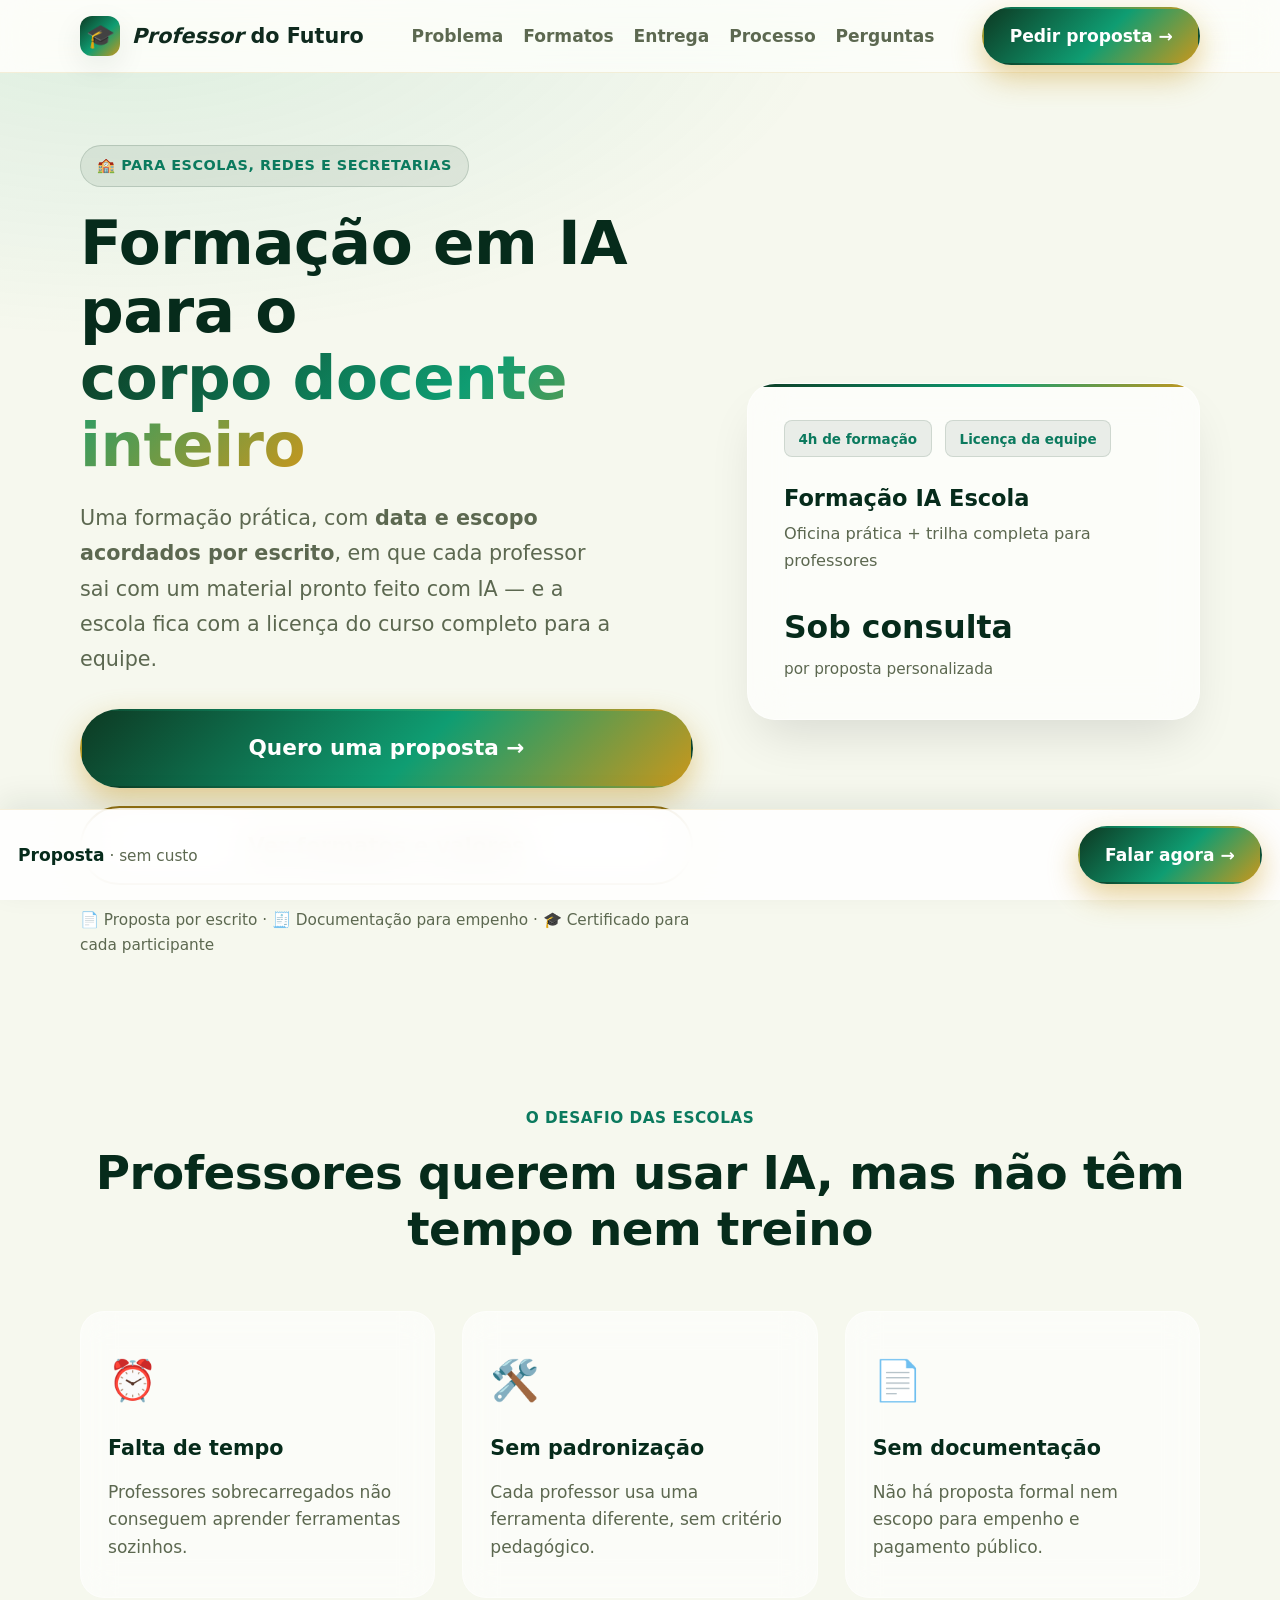
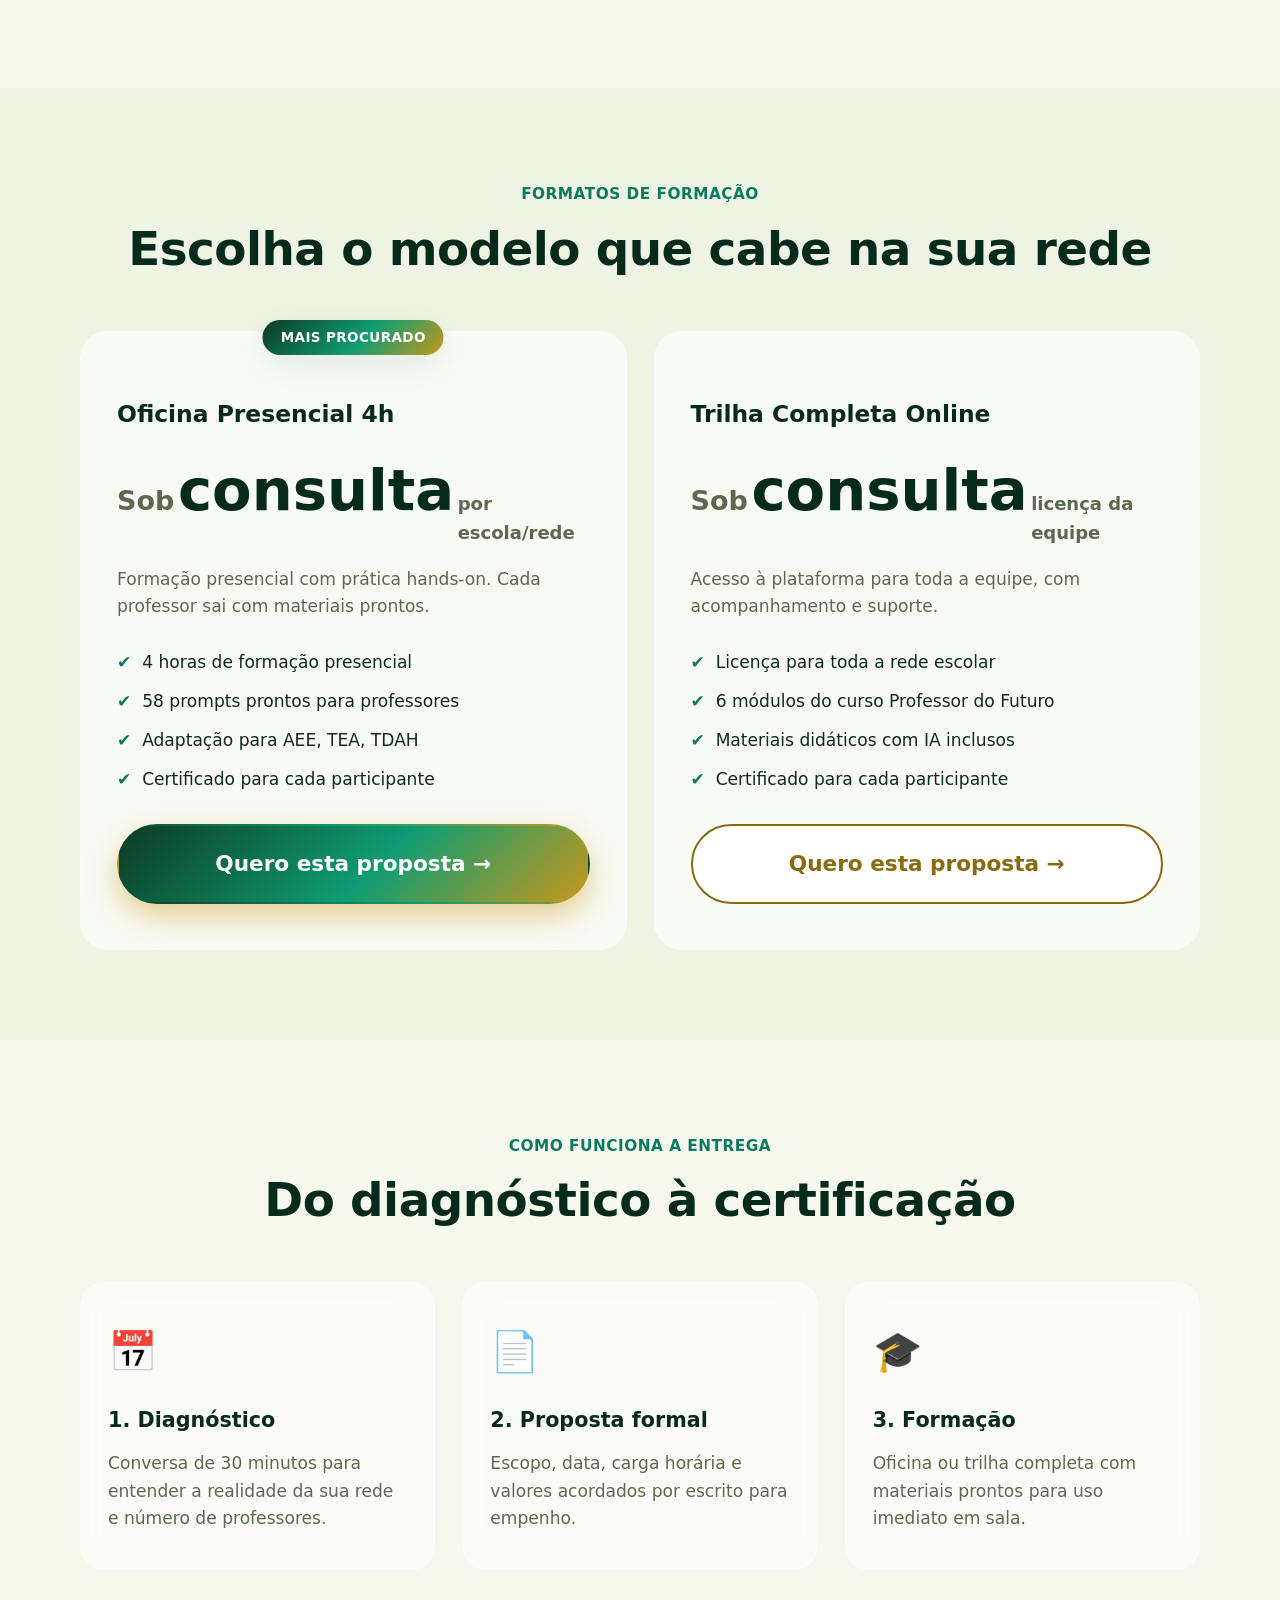
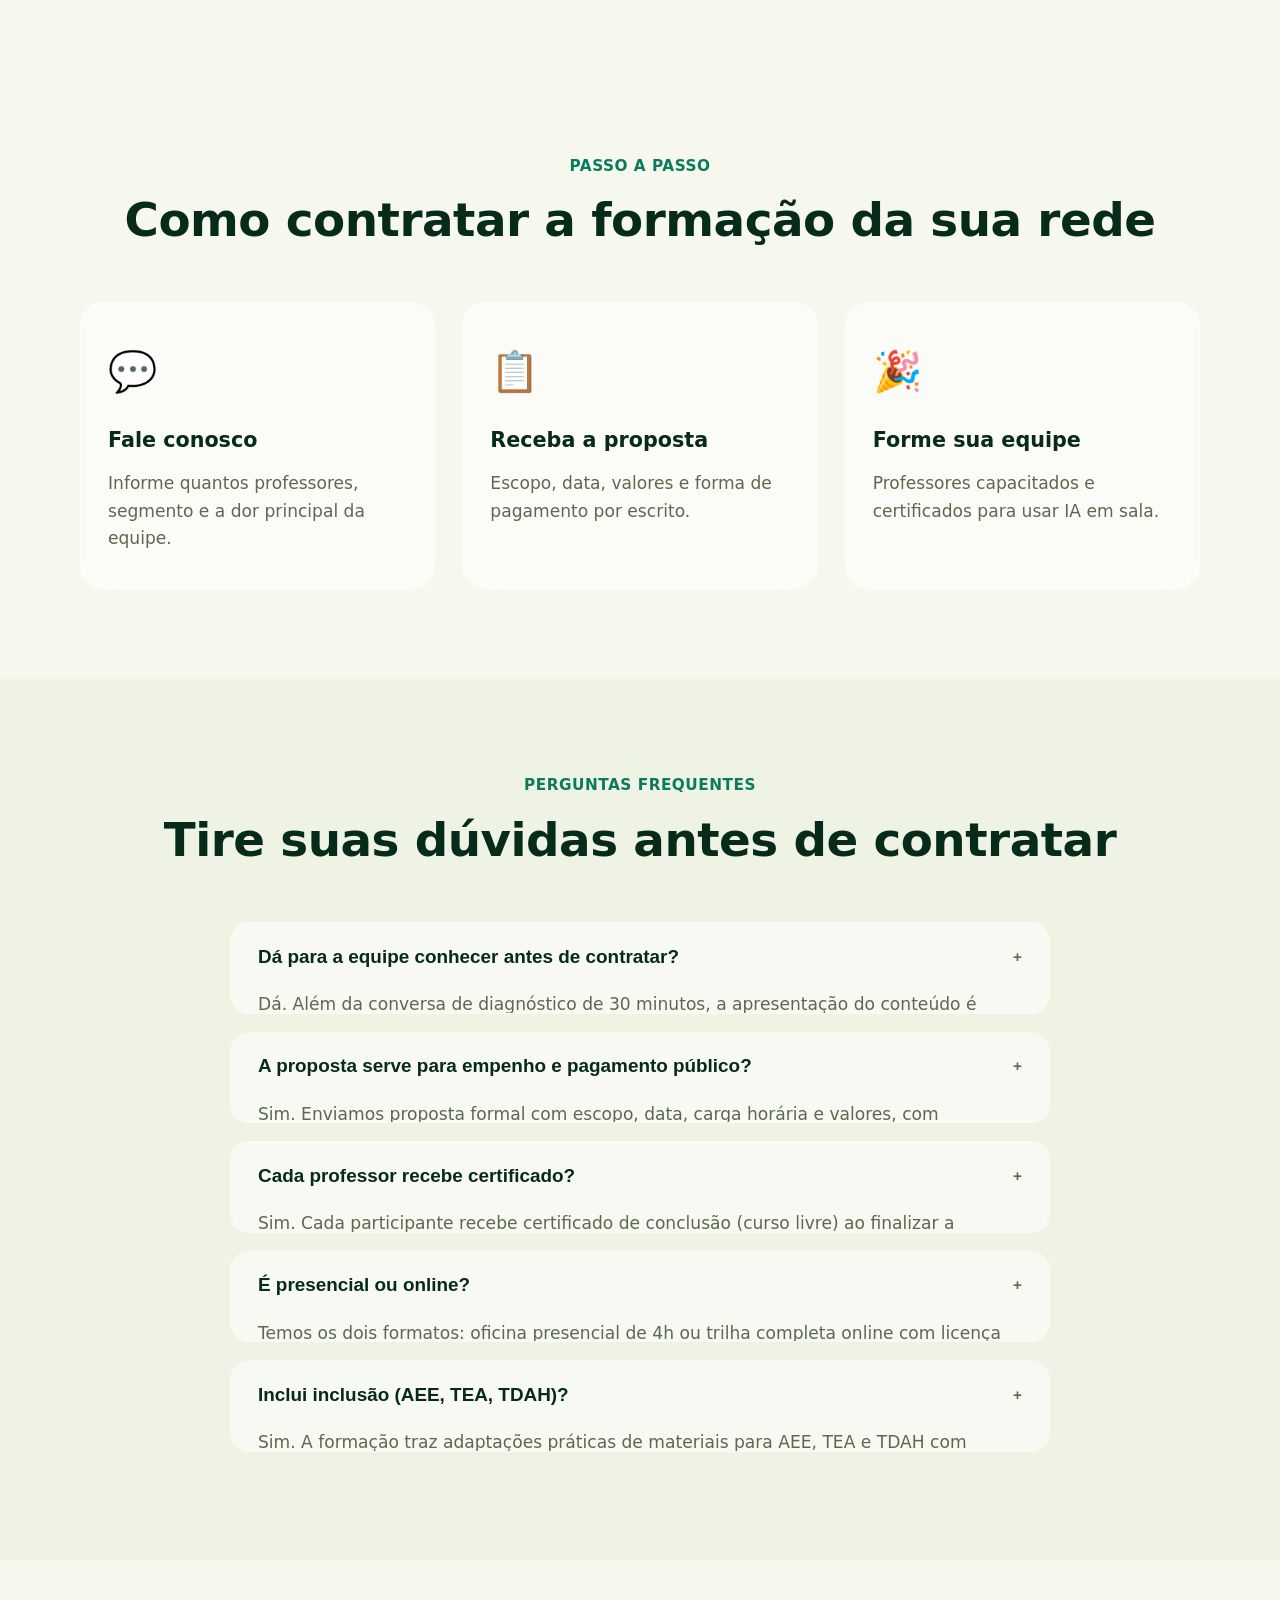
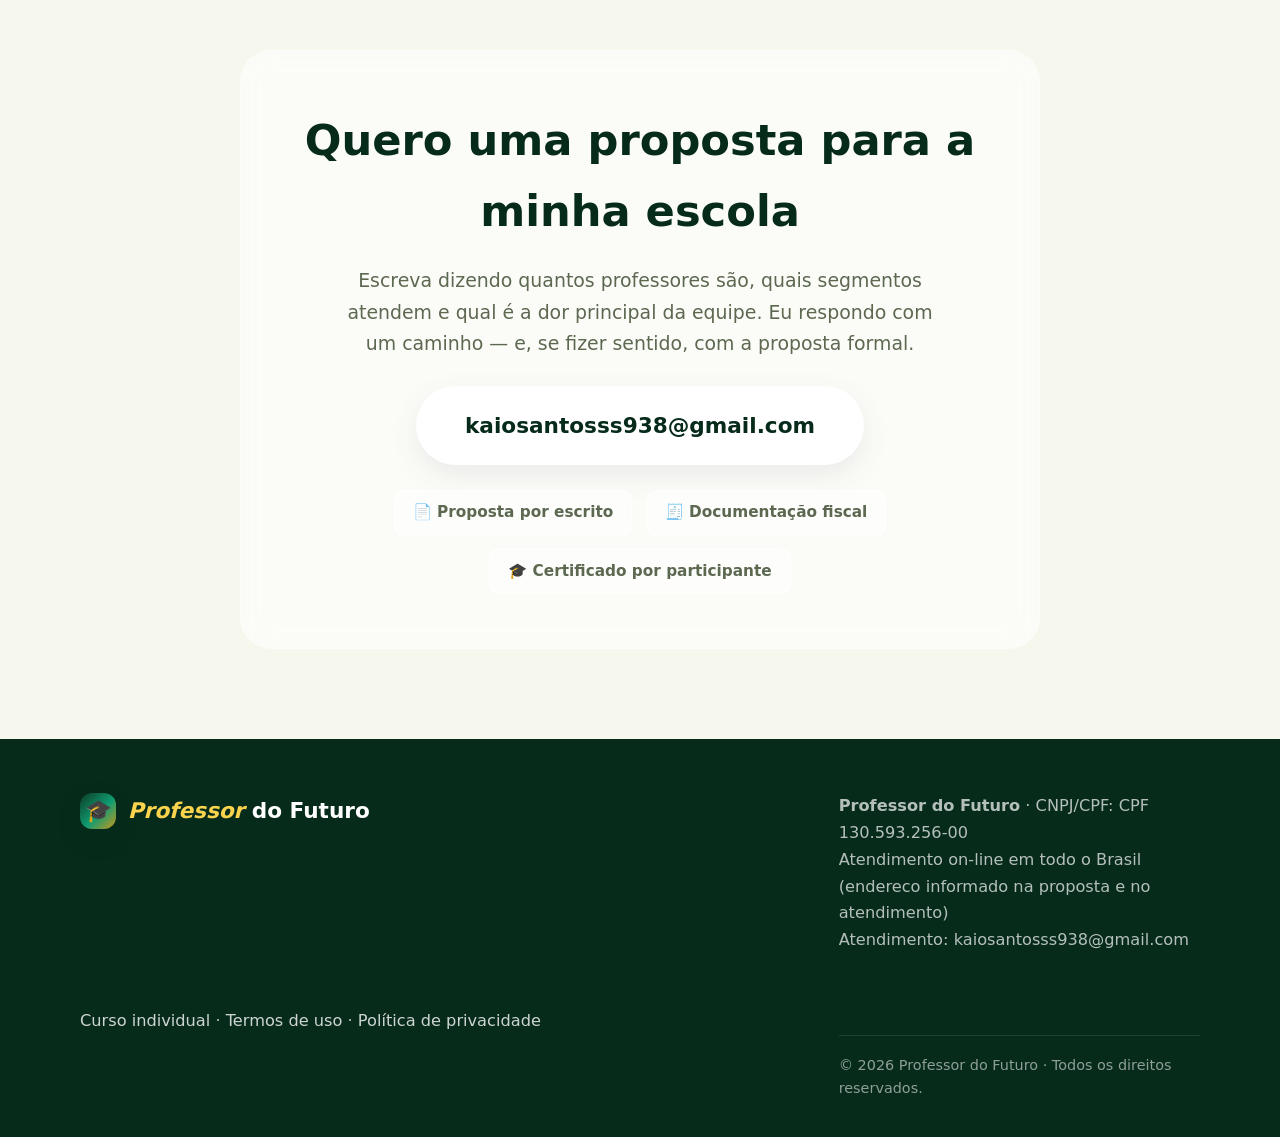
==== commit e02bd223: "fix: encoding corrigido - HTML em UTF-8 puro para termos, privacidade, escolas e index" ====
--- a/vendas/escolas.html
+++ b/vendas/escolas.html
@@ -1,4 +1,4 @@
-<!DOCTYPE html>
+﻿<!DOCTYPE html>
 <html lang="pt-BR">
 <head>
   <meta charset="UTF-8">
@@ -58,11 +58,6 @@
         <p class="hero-lead">
           Uma formação prática, com <b>data e escopo acordados por escrito</b>, em que cada professor sai com um material pronto feito com IA — e a escola fica com a licença do curso completo para a equipe.
         </p>
-        <div class="hero-stats">
-          <div class="stat reveal"><span class="stat-number count-up" data-target="4">0</span><span class="stat-label">horas de formação</span></div>
-          <div class="stat reveal" style="animation-delay: 100ms;"><span class="stat-number count-up" data-target="1">0</span><span class="stat-label">proposta formal</span></div>
-          <div class="stat reveal" style="animation-delay: 200ms;"><span class="stat-number count-up" data-target="7">0</span><span class="stat-label">dias de garantia</span></div>
-        </div>
         <div class="hero-cta">
           <a href="#contato" class="btn btn-primary btn-lg hero-btn" data-track="cta_hero_principal">Quero uma proposta →</a>
           <a href="#formatos" class="btn btn-outline btn-lg hero-btn-sec" data-track="cta_hero_secundario">Ver formatos e valores</a>
@@ -77,220 +72,228 @@
         </div>
       </div>
     </div>
-  </section>  <section class="section-pad reveal" id="problema">
-    <div class="container">
-      <div class="section-head">
-        <span class="eyebrow">O desafio das escolas</span>
-        <h2>Professores querem usar IA, mas não têm tempo nem treino</h2>
-      </div>
-      <div class="proof-grid">
-        <div class="proof-card glass-card">
-          <div class="proof-ic">⏰</div>
-          <h3>Falta de tempo</h3>
-          <p>Professores sobrecarregados não conseguem aprender ferramentas sozinhos.</p>
-        </div>
-        <div class="proof-card glass-card">
-          <div class="proof-ic">🛠️</div>
-          <h3>Sem padronização</h3>
-          <p>Cada professor usa uma ferramenta diferente, sem critério pedagógico.</p>
-        </div>
-        <div class="proof-card glass-card">
-          <div class="proof-ic">📄</div>
-          <h3>Sem documentação</h3>
-          <p>Não há proposta formal nem escopo para empenho e pagamento público.</p>
-        </div>
-      </div>
-    </div>
   </section>
-
-  <section class="section-pad reveal" id="formatos" style="background:var(--bg-soft);">
-    <div class="container">
-      <div class="section-head">
-        <span class="eyebrow">Formatos de formação</span>
-        <h2>Escolha o modelo que cabe na sua rede</h2>
-      </div>
-      <div class="pricing-grid">
-        <div class="pricing-card glass-card">
-          <div class="plan-badge">Mais procurado</div>
-          <h3 class="plan-name">Oficina Presencial 4h</h3>
-          <div class="plan-price"><span class="plan-currency">Sob</span><span class="plan-value">consulta</span><span class="plan-period">por escola/rede</span></div>
-          <p class="plan-desc">Formação presencial com prática hands-on. Cada professor sai com materiais prontos.</p>
-          <ul class="plan-features">
-            <li><span class="check">✔</span> 4 horas de formação presencial</li>
-            <li><span class="check">✔</span> 58 prompts prontos para professores</li>
-            <li><span class="check">✔</span> Adaptação para AEE, TEA, TDAH</li>
-            <li><span class="check">✔</span> Certificado para cada participante</li>
-          </ul>
-          <a href="#contato" class="btn btn-primary btn-block btn-lg">Quero esta proposta →</a>
-        </div>
-        <div class="pricing-card glass-card">
-          <h3 class="plan-name">Trilha Completa Online</h3>
-          <div class="plan-price"><span class="plan-currency">Sob</span><span class="plan-value">consulta</span><span class="plan-period">licença da equipe</span></div>
-          <p class="plan-desc">Acesso à plataforma para toda a equipe, com acompanhamento e suporte.</p>
-          <ul class="plan-features">
-            <li><span class="check">✔</span> Licença para toda a rede escolar</li>
-            <li><span class="check">✔</span> 6 módulos do curso Professor do Futuro</li>
-            <li><span class="check">✔</span> Materiais didáticos com IA inclusos</li>
-            <li><span class="check">✔</sup> Certificado para cada participante</li>
-          </ul>
-          <a href="#contato" class="btn btn-outline btn-block btn-lg">Quero esta proposta →</a>
-        </div>
-      </div>
-    </div>
-  </section>
-
-  <section class="section-pad reveal" id="entrega">
-    <div class="container">
-      <div class="section-head">
-        <span class="eyebrow">Como funciona a entrega</span>
-        <h2>Do diagnóstico à certificação</h2>
-      </div>
-      <div class="proof-grid">
-        <div class="proof-card glass-card">
-          <div class="proof-ic">📅</div>
-          <h3>1. Diagnóstico</h3>
-          <p>Conversa de 30 minutos para entender a realidade da sua rede e número de professores.</p>
-        </div>
-        <div class="proof-card glass-card">
-          <div class="proof-ic">📄</div>
-          <h3>2. Proposta formal</h3>
-          <p>Escopo, data, carga horária e valores acordados por escrito para empenho.</p>
-        </div>
-        <div class="proof-card glass-card">
-          <div class="proof-ic">🎓</div>
-          <h3>3. Formação</h3>
-          <p>Oficina ou trilha completa com materiais prontos para uso imediato em sala.</p>
-        </div>
-      </div>
-    </div>
-  </section>  <section class="section-pad reveal" id="processo">
-    <div class="container">
-      <div class="section-head">
-        <span class="eyebrow">Passo a passo</span>
-        <h2>Como contratar a formação da sua rede</h2>
-      </div>
-      <div class="proof-grid">
-        <div class="proof-card glass-card">
-          <div class="proof-ic">💬</div>
-          <h3>Fale conosco</h3>
-          <p>Informe quantos professores, segmento e a dor principal da equipe.</p>
-        </div>
-        <div class="proof-card glass-card">
-          <div class="proof-ic">📋</div>
-          <h3>Receba a proposta</h3>
-          <p>Escopo, data, valores e forma de pagamento por escrito.</p>
-        </div>
-        <div class="proof-card glass-card">
-          <div class="proof-ic">🎉</div>
-          <h3>Forme sua equipe</h3>
-          <p>Professores capacitados e certificados para usar IA em sala.</p>
-        </div>
-      </div>
-    </div>
-  </section>
-
-  <section class="faq-section section-pad reveal" id="faq">
-    <div class="container">
-      <div class="section-head">
-        <span class="eyebrow">Perguntas frequentes</span>
-        <h2>Tire suas dúvidas antes de contratar</h2>
-      </div>
-      <div class="faq-accordion">
-        <div class="faq-item reveal">
-          <button class="faq-q" type="button">Dá para a equipe conhecer antes de contratar?<span class="faq-ic">+</span></button>
-          <div class="faq-a"><div class="inner">Dá. Além da conversa de diagnóstico de 30 minutos, a apresentação do conteúdo é aberta e navegável: veja a <a href="index.html" style="color:var(--violet-600);font-weight:700">página do curso</a> com a equipe antes de decidir.</div></div>
-        </div>
-        <div class="faq-item reveal" style="animation-delay: 80ms;">
-          <button class="faq-q" type="button">A proposta serve para empenho e pagamento público?<span class="faq-ic">+</span></button>
-          <div class="faq-a"><div class="inner">Sim. Enviamos proposta formal com escopo, data, carga horária e valores, com documentação adequada para processos de empenho e pagamento.</div></div>
-        </div>
-        <div class="faq-item reveal" style="animation-delay: 160ms;">
-          <button class="faq-q" type="button">Cada professor recebe certificado?<span class="faq-ic">+</span></button>
-          <div class="faq-a"><div class="inner">Sim. Cada participante recebe certificado de conclusão (curso livre) ao finalizar a formação.</div></div>
-        </div>
-        <div class="faq-item reveal" style="animation-delay: 240ms;">
-          <button class="faq-q" type="button">É presencial ou online?<span class="faq-ic">+</span></button>
-          <div class="faq-a"><div class="inner">Temos os dois formatos: oficina presencial de 4h ou trilha completa online com licença para toda a equipe.</div></div>
-        </div>
-        <div class="faq-item reveal" style="animation-delay: 320ms;">
-          <button class="faq-q" type="button">Inclui inclusão (AEE, TEA, TDAH)?<span class="faq-ic">+</span></button>
-          <div class="faq-a"><div class="inner">Sim. A formação traz adaptações práticas de materiais para AEE, TEA e TDAH com prompts prontos e acessíveis.</div></div>
-        </div>
-      </div>
-    </div>
-  </section>
-
-  <section class="final-cta section-pad reveal" id="contato">
-    <div class="container">
-      <div class="cta-glass glass-card">
-        <h2>Quero uma proposta para a minha escola</h2>
-        <p>Escreva dizendo quantos professores são, quais segmentos atendem e qual é a dor principal da equipe. Eu respondo com um caminho — e, se fizer sentido, com a proposta formal.</p>
-        <div class="cta-actions">
-          <a href="#" class="btn btn-light btn-lg" data-seller="email" data-track="cta_escolas_email">E-mail de contato</a>
-          <a href="#" class="btn btn-primary btn-lg" data-whatsapp="Olá! Represento uma escola/rede e quero uma proposta de formação em IA para a nossa equipe." data-track="cta_escolas_whatsapp">Falar no WhatsApp →</a>
-        </div>
-        <div class="secure-badges" style="margin-top:1.4rem"><span>📄 Proposta por escrito</span><span>🧾 Documentação fiscal</span><span>🎓 Certificado por participante</span></div>
-      </div>
-    </div>
-  </section>
-
-  <div class="mobile-cta"><div class="mc-price"><b>Proposta</b><span> · sem custo</span></div><a href="#contato" class="btn btn-primary" data-track="cta_mobile_escolas">Falar agora →</a></div>
-
-  <footer class="footer">
-    <div class="container footer-grid">
-      <div class="footer-logo"><span class="logo-ic">🎓</span><span class="logotext"><em>Professor</em> do Futuro</span></div>
-      <p class="meta" data-seller-block="identificacao" hidden></p>
-      <p class="links"><a href="index.html">Curso individual</a> · <a href="termos.html">Termos de uso</a> · <a href="privacidade.html">Política de privacidade</a></p>
-      <p>&copy; 2026 Professor do Futuro · Todos os direitos reservados.</p>
-    </div>
-  </footer>
-
-  <script src="js/config.js?v=4"></script>
-  <script src="js/seller.js?v=1"></script>
-  <script src="js/analytics.js?v=1"></script>
-  <script>
-    (function(){
-      const observer = new IntersectionObserver((entries) => {
-        entries.forEach(entry => {
-          if (entry.isIntersecting) { entry.target.classList.add('revealed'); observer.unobserve(entry.target); }
-        });
-      }, { threshold: 0.12, rootMargin: '0px 0px -60px 0px' });
-      document.querySelectorAll('.reveal').forEach(el => observer.observe(el));
-
-      const counters = document.querySelectorAll('.count-up');
-      const countObserver = new IntersectionObserver((entries) => {
-        entries.forEach(entry => {
-          if (entry.isIntersecting) {
-            const el = entry.target; const target = +el.getAttribute('data-target');
-            let current = 0; const increment = target / 60;
-            const timer = setInterval(() => { current += increment; if (current >= target) { el.textContent = target; clearInterval(timer); } else { el.textContent = Math.floor(current); } }, 16);
-            countObserver.unobserve(el);
-          }
-        });
-      }, { threshold: 0.5 });
-      counters.forEach(c => countObserver.observe(c));
-
-      document.querySelectorAll('.faq-q').forEach(btn => {
-        btn.addEventListener('click', function() {
-          const item = this.closest('.faq-item');
-          const isOpen = item.classList.contains('open');
-          document.querySelectorAll('.faq-item.open').forEach(o => { o.classList.remove('open'); const ic = o.querySelector('.faq-ic'); if (ic) ic.textContent = '+'; });
-          if (!isOpen) { item.classList.add('open'); const ic = item.querySelector('.faq-ic'); if (ic) ic.textContent = '−'; }
-        });
+<!-- PROBLEMA -->
+<section class="section-pad reveal" id="problema">
+  <div class="container">
+    <div class="section-head">
+      <span class="eyebrow">O desafio das escolas</span>
+      <h2>Professores querem usar IA, mas não têm tempo nem treino</h2>
+    </div>
+    <div class="proof-grid">
+      <div class="proof-card glass-card">
+        <div class="proof-ic">⏰</div>
+        <h3>Falta de tempo</h3>
+        <p>Professores sobrecarregados não conseguem aprender ferramentas sozinhos.</p>
+      </div>
+      <div class="proof-card glass-card">
+        <div class="proof-ic">🛠️</div>
+        <h3>Sem padronização</h3>
+        <p>Cada professor usa uma ferramenta diferente, sem critério pedagógico.</p>
+      </div>
+      <div class="proof-card glass-card">
+        <div class="proof-ic">📄</div>
+        <h3>Sem documentação</h3>
+        <p>Não há proposta formal nem escopo para empenho e pagamento público.</p>
+      </div>
+    </div>
+  </div>
+</section>
+
+<!-- FORMATOS -->
+<section class="section-pad reveal" id="formatos" style="background:var(--bg-soft);">
+  <div class="container">
+    <div class="section-head">
+      <span class="eyebrow">Formatos de formação</span>
+      <h2>Escolha o modelo que cabe na sua rede</h2>
+    </div>
+    <div class="pricing-grid">
+      <div class="pricing-card glass-card">
+        <div class="plan-badge">Mais procurado</div>
+        <h3 class="plan-name">Oficina Presencial 4h</h3>
+        <div class="plan-price"><span class="plan-currency">Sob</span><span class="plan-value">consulta</span><span class="plan-period">por escola/rede</span></div>
+        <p class="plan-desc">Formação presencial com prática hands-on. Cada professor sai com materiais prontos.</p>
+        <ul class="plan-features">
+          <li><span class="check">✔</span> 4 horas de formação presencial</li>
+          <li><span class="check">✔</span> 58 prompts prontos para professores</li>
+          <li><span class="check">✔</span> Adaptação para AEE, TEA, TDAH</li>
+          <li><span class="check">✔</span> Certificado para cada participante</li>
+        </ul>
+        <a href="#contato" class="btn btn-primary btn-block btn-lg">Quero esta proposta →</a>
+      </div>
+      <div class="pricing-card glass-card">
+        <h3 class="plan-name">Trilha Completa Online</h3>
+        <div class="plan-price"><span class="plan-currency">Sob</span><span class="plan-value">consulta</span><span class="plan-period">licença da equipe</span></div>
+        <p class="plan-desc">Acesso à plataforma para toda a equipe, com acompanhamento e suporte.</p>
+        <ul class="plan-features">
+          <li><span class="check">✔</span> Licença para toda a rede escolar</li>
+          <li><span class="check">✔</span> 6 módulos do curso Professor do Futuro</li>
+          <li><span class="check">✔</span> Materiais didáticos com IA inclusos</li>
+          <li><span class="check">✔</span> Certificado para cada participante</li>
+        </ul>
+        <a href="#contato" class="btn btn-outline btn-block btn-lg">Quero esta proposta →</a>
+      </div>
+    </div>
+  </div>
+</section>
+
+<!-- ENTREGA -->
+<section class="section-pad reveal" id="entrega">
+  <div class="container">
+    <div class="section-head">
+      <span class="eyebrow">Como funciona a entrega</span>
+      <h2>Do diagnóstico à certificação</h2>
+    </div>
+    <div class="proof-grid">
+      <div class="proof-card glass-card">
+        <div class="proof-ic">📅</div>
+        <h3>1. Diagnóstico</h3>
+        <p>Conversa de 30 minutos para entender a realidade da sua rede e número de professores.</p>
+      </div>
+      <div class="proof-card glass-card">
+        <div class="proof-ic">📄</div>
+        <h3>2. Proposta formal</h3>
+        <p>Escopo, data, carga horária e valores acordados por escrito para empenho.</p>
+      </div>
+      <div class="proof-card glass-card">
+        <div class="proof-ic">🎓</div>
+        <h3>3. Formação</h3>
+        <p>Oficina ou trilha completa com materiais prontos para uso imediato em sala.</p>
+      </div>
+    </div>
+  </div>
+</section>
+
+<!-- PROCESSO -->
+<section class="section-pad reveal" id="processo">
+  <div class="container">
+    <div class="section-head">
+      <span class="eyebrow">Passo a passo</span>
+      <h2>Como contratar a formação da sua rede</h2>
+    </div>
+    <div class="proof-grid">
+      <div class="proof-card glass-card">
+        <div class="proof-ic">💬</div>
+        <h3>Fale conosco</h3>
+        <p>Informe quantos professores, segmento e a dor principal da equipe.</p>
+      </div>
+      <div class="proof-card glass-card">
+        <div class="proof-ic">📋</div>
+        <h3>Receba a proposta</h3>
+        <p>Escopo, data, valores e forma de pagamento por escrito.</p>
+      </div>
+      <div class="proof-card glass-card">
+        <div class="proof-ic">🎉</div>
+        <h3>Forme sua equipe</h3>
+        <p>Professores capacitados e certificados para usar IA em sala.</p>
+      </div>
+    </div>
+  </div>
+</section>
+<!-- FAQ -->
+<section class="faq-section section-pad reveal" id="faq">
+  <div class="container">
+    <div class="section-head">
+      <span class="eyebrow">Perguntas frequentes</span>
+      <h2>Tire suas dúvidas antes de contratar</h2>
+    </div>
+    <div class="faq-accordion">
+      <div class="faq-item reveal">
+        <button class="faq-q" type="button">Dá para a equipe conhecer antes de contratar?<span class="faq-ic">+</span></button>
+        <div class="faq-a"><div class="inner">Dá. Além da conversa de diagnóstico de 30 minutos, a apresentação do conteúdo é aberta e navegável: veja a <a href="index.html" style="color:var(--violet-600);font-weight:700">página do curso</a> com a equipe antes de decidir.</div></div>
+      </div>
+      <div class="faq-item reveal" style="animation-delay: 80ms;">
+        <button class="faq-q" type="button">A proposta serve para empenho e pagamento público?<span class="faq-ic">+</span></button>
+        <div class="faq-a"><div class="inner">Sim. Enviamos proposta formal com escopo, data, carga horária e valores, com documentação adequada para processos de empenho e pagamento.</div></div>
+      </div>
+      <div class="faq-item reveal" style="animation-delay: 160ms;">
+        <button class="faq-q" type="button">Cada professor recebe certificado?<span class="faq-ic">+</span></button>
+        <div class="faq-a"><div class="inner">Sim. Cada participante recebe certificado de conclusão (curso livre) ao finalizar a formação.</div></div>
+      </div>
+      <div class="faq-item reveal" style="animation-delay: 240ms;">
+        <button class="faq-q" type="button">É presencial ou online?<span class="faq-ic">+</span></button>
+        <div class="faq-a"><div class="inner">Temos os dois formatos: oficina presencial de 4h ou trilha completa online com licença para toda a equipe.</div></div>
+      </div>
+      <div class="faq-item reveal" style="animation-delay: 320ms;">
+        <button class="faq-q" type="button">Inclui inclusão (AEE, TEA, TDAH)?<span class="faq-ic">+</span></button>
+        <div class="faq-a"><div class="inner">Sim. A formação traz adaptações práticas de materiais para AEE, TEA e TDAH com prompts prontos e acessíveis.</div></div>
+      </div>
+    </div>
+  </div>
+</section>
+
+<!-- CTA FINAL -->
+<section class="final-cta section-pad reveal" id="contato">
+  <div class="container">
+    <div class="cta-glass glass-card">
+      <h2>Quero uma proposta para a minha escola</h2>
+      <p>Escreva dizendo quantos professores são, quais segmentos atendem e qual é a dor principal da equipe. Eu respondo com um caminho — e, se fizer sentido, com a proposta formal.</p>
+      <div class="cta-actions">
+        <a href="#" class="btn btn-light btn-lg" data-seller="email" data-track="cta_escolas_email">E-mail de contato</a>
+        <a href="#" class="btn btn-primary btn-lg" data-whatsapp="Olá! Represento uma escola/rede e quero uma proposta de formação em IA para a nossa equipe." data-track="cta_escolas_whatsapp">Falar no WhatsApp →</a>
+      </div>
+      <div class="secure-badges" style="margin-top:1.4rem"><span>📄 Proposta por escrito</span><span>🧾 Documentação fiscal</span><span>🎓 Certificado por participante</span></div>
+    </div>
+  </div>
+</section>
+
+<div class="mobile-cta"><div class="mc-price"><b>Proposta</b><span> · sem custo</span></div><a href="#contato" class="btn btn-primary" data-track="cta_mobile_escolas">Falar agora →</a></div>
+
+<footer class="footer">
+  <div class="container footer-grid">
+    <div class="footer-logo"><span class="logo-ic">🎓</span><span class="logotext"><em>Professor</em> do Futuro</span></div>
+    <p class="meta" data-seller-block="identificacao" hidden></p>
+    <p class="links"><a href="index.html">Curso individual</a> · <a href="termos.html">Termos de uso</a> · <a href="privacidade.html">Política de privacidade</a></p>
+    <p>&copy; 2026 Professor do Futuro · Todos os direitos reservados.</p>
+  </div>
+</footer>
+
+<script src="js/config.js?v=4"></script>
+<script src="js/seller.js?v=1"></script>
+<script src="js/analytics.js?v=1"></script>
+<script>
+  (function(){
+    const observer = new IntersectionObserver((entries) => {
+      entries.forEach(entry => {
+        if (entry.isIntersecting) { entry.target.classList.add('revealed'); observer.unobserve(entry.target); }
       });
-
-      const burger = document.getElementById('burger');
-      const navLinks = document.getElementById('navLinks');
-      if (burger && navLinks) {
-        burger.addEventListener('click', function() { navLinks.classList.toggle('open'); document.body.classList.toggle('menu-open'); });
-        navLinks.addEventListener('click', function(e) { if (e.target.tagName === 'A') { navLinks.classList.remove('open'); document.body.classList.remove('menu-open'); } });
-      }
-
-      window.addEventListener('scroll', () => {
-        const nav = document.getElementById('nav');
-        if (window.scrollY > 20) nav.classList.add('scrolled'); else nav.classList.remove('scrolled');
+    }, { threshold: 0.12, rootMargin: '0px 0px -60px 0px' });
+    document.querySelectorAll('.reveal').forEach(el => observer.observe(el));
+
+    const counters = document.querySelectorAll('.count-up');
+    const countObserver = new IntersectionObserver((entries) => {
+      entries.forEach(entry => {
+        if (entry.isIntersecting) {
+          const el = entry.target; const target = +el.getAttribute('data-target');
+          let current = 0; const increment = target / 60;
+          const timer = setInterval(() => { current += increment; if (current >= target) { el.textContent = target; clearInterval(timer); } else { el.textContent = Math.floor(current); } }, 16);
+          countObserver.unobserve(el);
+        }
       });
-    })();
-  </script>
+    }, { threshold: 0.5 });
+    counters.forEach(c => countObserver.observe(c));
+
+    document.querySelectorAll('.faq-q').forEach(btn => {
+      btn.addEventListener('click', function() {
+        const item = this.closest('.faq-item');
+        const isOpen = item.classList.contains('open');
+        document.querySelectorAll('.faq-item.open').forEach(o => { o.classList.remove('open'); const ic = o.querySelector('.faq-ic'); if (ic) ic.textContent = '+'; });
+        if (!isOpen) { item.classList.add('open'); const ic = item.querySelector('.faq-ic'); if (ic) ic.textContent = '−'; }
+      });
+    });
+
+    const burger = document.getElementById('burger');
+    const navLinks = document.getElementById('navLinks');
+    if (burger && navLinks) {
+      burger.addEventListener('click', function() { navLinks.classList.toggle('open'); document.body.classList.toggle('menu-open'); });
+      navLinks.addEventListener('click', function(e) { if (e.target.tagName === 'A') { navLinks.classList.remove('open'); document.body.classList.remove('menu-open'); } });
+    }
+
+    window.addEventListener('scroll', () => {
+      const nav = document.getElementById('nav');
+      if (window.scrollY > 20) nav.classList.add('scrolled'); else nav.classList.remove('scrolled');
+    });
+  })();
+</script>
 </body>
-</html>+</html>
--- a/vendas/css/style.css
+++ b/vendas/css/style.css
@@ -1,6 +1,6 @@
-/* ============================================
-   PROFESSOR DO FUTURO — SITE DE VENDAS (v4 CRO)
-   Tema: Educação / Tecnologia / Inclusão
+﻿/* ============================================
+   PROFESSOR DO FUTURO â€” SITE DE VENDAS (v4 CRO)
+   Tema: EducaÃ§Ã£o / Tecnologia / InclusÃ£o
    Paleta original mantida estritamente
    ============================================ */
 
@@ -40,7 +40,7 @@
 .container { width: min(1120px, 92%); margin: 0 auto; }
 .section-pad { padding: 5rem 0; }
 
-/* Animações base */
+/* AnimaÃ§Ãµes base */
 .reveal { opacity: 0; transform: translateY(30px); transition: opacity 0.8s ease, transform 0.8s ease; }
 .reveal.revealed { opacity: 1; transform: translateY(0); }
 @keyframes pulse-ring {
@@ -54,7 +54,7 @@
 .btn-shimmer::after { content: ''; position: absolute; top: 0; left: -100%; width: 100%; height: 100%; background: linear-gradient(90deg, transparent, rgba(255,255,255,0.35), transparent); transition: 0.6s; }
 .btn-shimmer:hover::after { left: 100%; transition: 0.7s; }
 
-/* Botões */
+/* BotÃµes */
 .btn { display: inline-flex; align-items: center; gap: .5rem; padding: .95rem 2rem; border-radius: 999px; font-weight: 700; font-size: 1.05rem; cursor: pointer; border: 2px solid transparent; transition: .25s; justify-content: center; }
 .btn-primary { background: var(--grad); color: #fff; box-shadow: 0 12px 30px rgba(201,151,28,.45); }
 .btn-primary:hover { transform: translateY(-3px); box-shadow: 0 18px 38px rgba(201,151,28,.55); }
@@ -113,6 +113,38 @@
 @media (max-width: 900px) { .hero-grid { grid-template-columns: 1fr; } .hero-visual { order: -1; } }
 
 /* Section headings */
+/* ===== Hero Visual (lado direito) ===== */
+.hero-side { display: flex; flex-direction: column; gap: 1.2rem; height: 100%; }
+
+.hero-card { background: rgba(255,255,255,0.65); backdrop-filter: blur(20px); -webkit-backdrop-filter: blur(20px); border: 1px solid rgba(255,255,255,0.5); border-radius: 28px; padding: 2rem; box-shadow: 0 25px 50px -12px rgba(0,0,0,0.12); position: relative; overflow: hidden; }
+.hero-card::before { content: ''; position: absolute; top: 0; left: 0; right: 0; height: 3px; background: var(--grad); }
+
+.card-header { display: flex; align-items: center; gap: .6rem; margin-bottom: 1rem; }
+.badge { font-size: .8rem; font-weight: 900; text-transform: uppercase; letter-spacing: .4px; color: var(--indigo-800); background: rgba(13,58,35,0.08); padding: .35rem .75rem; border-radius: 8px; border: 1px solid rgba(13,58,35,0.12); }
+.card-header h3 { font-size: 1.15rem; font-weight: 900; color: var(--indigo-900); margin: 0; }
+
+.incluido-lista { list-style: none; padding: 0; margin: 0 0 1.25rem; }
+.incluido-lista li { display: flex; align-items: center; gap: .75rem; font-size: .95rem; color: var(--text); margin-bottom: .6rem; line-height: 1.5; }
+.incluido-lista li .ic { font-size: 1.1rem; }
+
+.hero-stats-row { display: flex; gap: .75rem; }
+.stat-item { background: rgba(255,255,255,0.4); border: 1px solid rgba(255,255,255,0.4); border-radius: 14px; padding: 1rem; text-align: center; flex: 1; transition: .3s; }
+.stat-item:hover { background: rgba(255,255,255,0.7); border-color: rgba(13,58,35,0.3); }
+.stat-value { font-size: 1.75rem; font-weight: 900; color: var(--indigo-900); display: block; line-height: 1; }
+.stat-label { font-size: .75rem; font-weight: 700; color: var(--text-muted); text-transform: uppercase; letter-spacing: .3px; margin-top: .25rem; }
+
+.hero-quote { background: rgba(255,255,255,0.5); backdrop-filter: blur(16px); border: 1px solid rgba(255,255,255,0.4); border-radius: 24px; padding: 1.5rem; }
+.quote { font-size: 2rem; color: rgba(13,58,35,0.15); line-height: 1; margin-bottom: .5rem; display: block; }
+.quote-text { font-size: 1rem; color: var(--text); line-height: 1.6; font-style: italic; margin-bottom: 1rem; }
+.quote-author { display: flex; flex-direction: column; gap: .15rem; }
+.author-name { font-size: .95rem; font-weight: 800; color: var(--indigo-900); }
+.author-role { font-size: .8rem; color: var(--text-muted); }
+
+@media (max-width: 900px) {
+  .hero-side { gap: 1rem; }
+  .hero-stats-row { flex-wrap: wrap; }
+  .stat-item { flex: 1 1 40%; min-width: 120px; }
+}
 .section-head { text-align: center; margin-bottom: 3rem; }
 .eyebrow { display: inline-flex; align-items: center; gap: .4rem; font-size: .85rem; font-weight: 800; letter-spacing: .5px; text-transform: uppercase; color: var(--indigo-800); margin-bottom: .75rem; }
 .section-head h2 { font-size: clamp(1.8rem, 4vw, 2.6rem); font-weight: 900; color: var(--indigo-900); line-height: 1.2; letter-spacing: -0.5px; }
@@ -128,7 +160,7 @@
 
 @media (max-width: 768px) { .proof-grid { grid-template-columns: 1fr; } }
 
-/* Módulos - Accordion */
+/* MÃ³dulos - Accordion */
 .modulos { background: var(--bg); }
 .accordion-item { background: rgba(255,255,255,0.5); backdrop-filter: blur(12px); border: 1px solid rgba(255,255,255,0.35); border-radius: 20px; margin-bottom: 1rem; overflow: hidden; transition: .3s; }
 .accordion-item:hover { border-color: rgba(13,58,35,0.4); }
@@ -144,11 +176,11 @@
 .accordion-content p { color: var(--text-muted); margin-bottom: .75rem; line-height: 1.6; }
 .mod-lista { margin: 0; padding-left: 0; }
 .mod-lista li { color: var(--text-muted); font-size: .95rem; margin-bottom: .4rem; line-height: 1.5; }
-.mod-lista li::before { content: '✔ '; color: var(--indigo-800); font-weight: 800; margin-right: .4rem; }
+.mod-lista li::before { content: 'âœ” '; color: var(--indigo-800); font-weight: 800; margin-right: .4rem; }
 
 @media (max-width: 560px) { .accordion-header { padding: 1rem 1.25rem; font-size: 1rem; } .mod-num { margin-right: .5rem; } }
 
-/* Oferta / Preços */
+/* Oferta / PreÃ§os */
 .oferta { background: var(--bg-soft); }
 .pricing-grid { display: grid; grid-template-columns: repeat(auto-fit, minmax(300px, 1fr)); gap: 1.5rem; }
 .pricing-card { background: rgba(255,255,255,0.6); backdrop-filter: blur(16px); -webkit-backdrop-filter: blur(16px); border: 1px solid rgba(255,255,255,0.4); border-radius: 28px; padding: 2.5rem 2rem; position: relative; transition: .3s; }
@@ -256,7 +288,7 @@
 
 @media (max-width: 768px) { .footer-grid { grid-template-columns: 1fr; } }
 
-/* ===== Páginas legais (termos / privacidade) ===== */
+/* ===== PÃ¡ginas legais (termos / privacidade) ===== */
 .legal-page { background: var(--bg); }
 .legal-card { background: rgba(255,255,255,0.7); backdrop-filter: blur(20px); -webkit-backdrop-filter: blur(20px); border: 1px solid rgba(255,255,255,0.5); border-radius: 28px; padding: 2.5rem 2rem; max-width: 820px; margin: 0 auto 3rem; box-shadow: 0 25px 50px -12px rgba(0,0,0,0.12); }
 .legal-card::before { content: ''; position: absolute; top: 0; left: 0; right: 0; height: 3px; background: var(--grad); z-index: 1; }
@@ -274,7 +306,7 @@
 .legal-content a:hover { color: var(--indigo-800); }
 .legal-footer { margin-top: 2rem; position: relative; z-index: 2; }
 
-/* Ajuste navbar para páginas sem links (termo/privacidade) */
+/* Ajuste navbar para pÃ¡ginas sem links (termo/privacidade) */
 .nav-actions .btn-outline { font-size: 0.95rem; padding: 0.7rem 1.4rem; }
 
 @media (max-width: 560px) {
@@ -291,7 +323,7 @@
   background-attachment: fixed;
 }
 
-/* Blobs decorativos sutis — dão profundidade sem poluir */
+/* Blobs decorativos sutis â€” dÃ£o profundidade sem poluir */
 .bg-blob {
   position: fixed;
   z-index: -1;
@@ -331,3 +363,4 @@
   .bg-blob-2 { width: 420px; height: 420px; }
   .bg-blob-3 { width: 260px; height: 260px; }
 }
+
